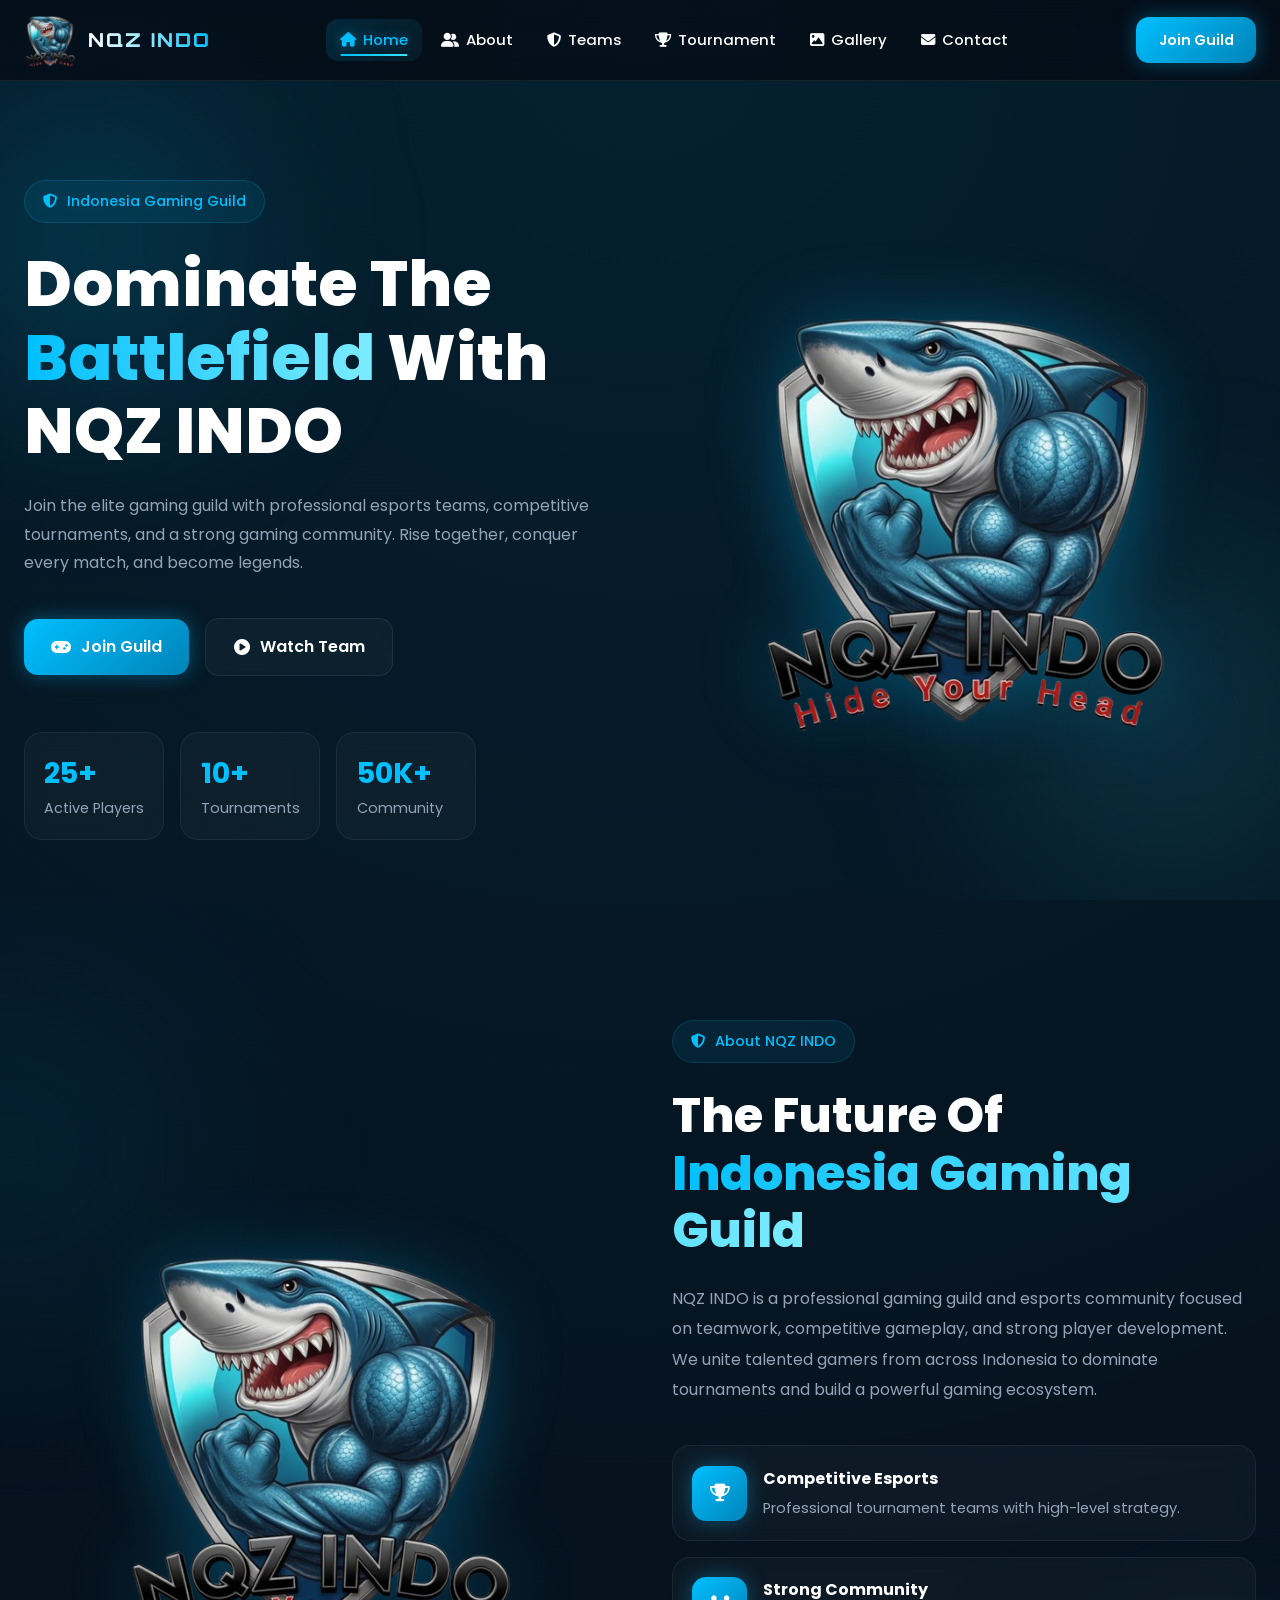
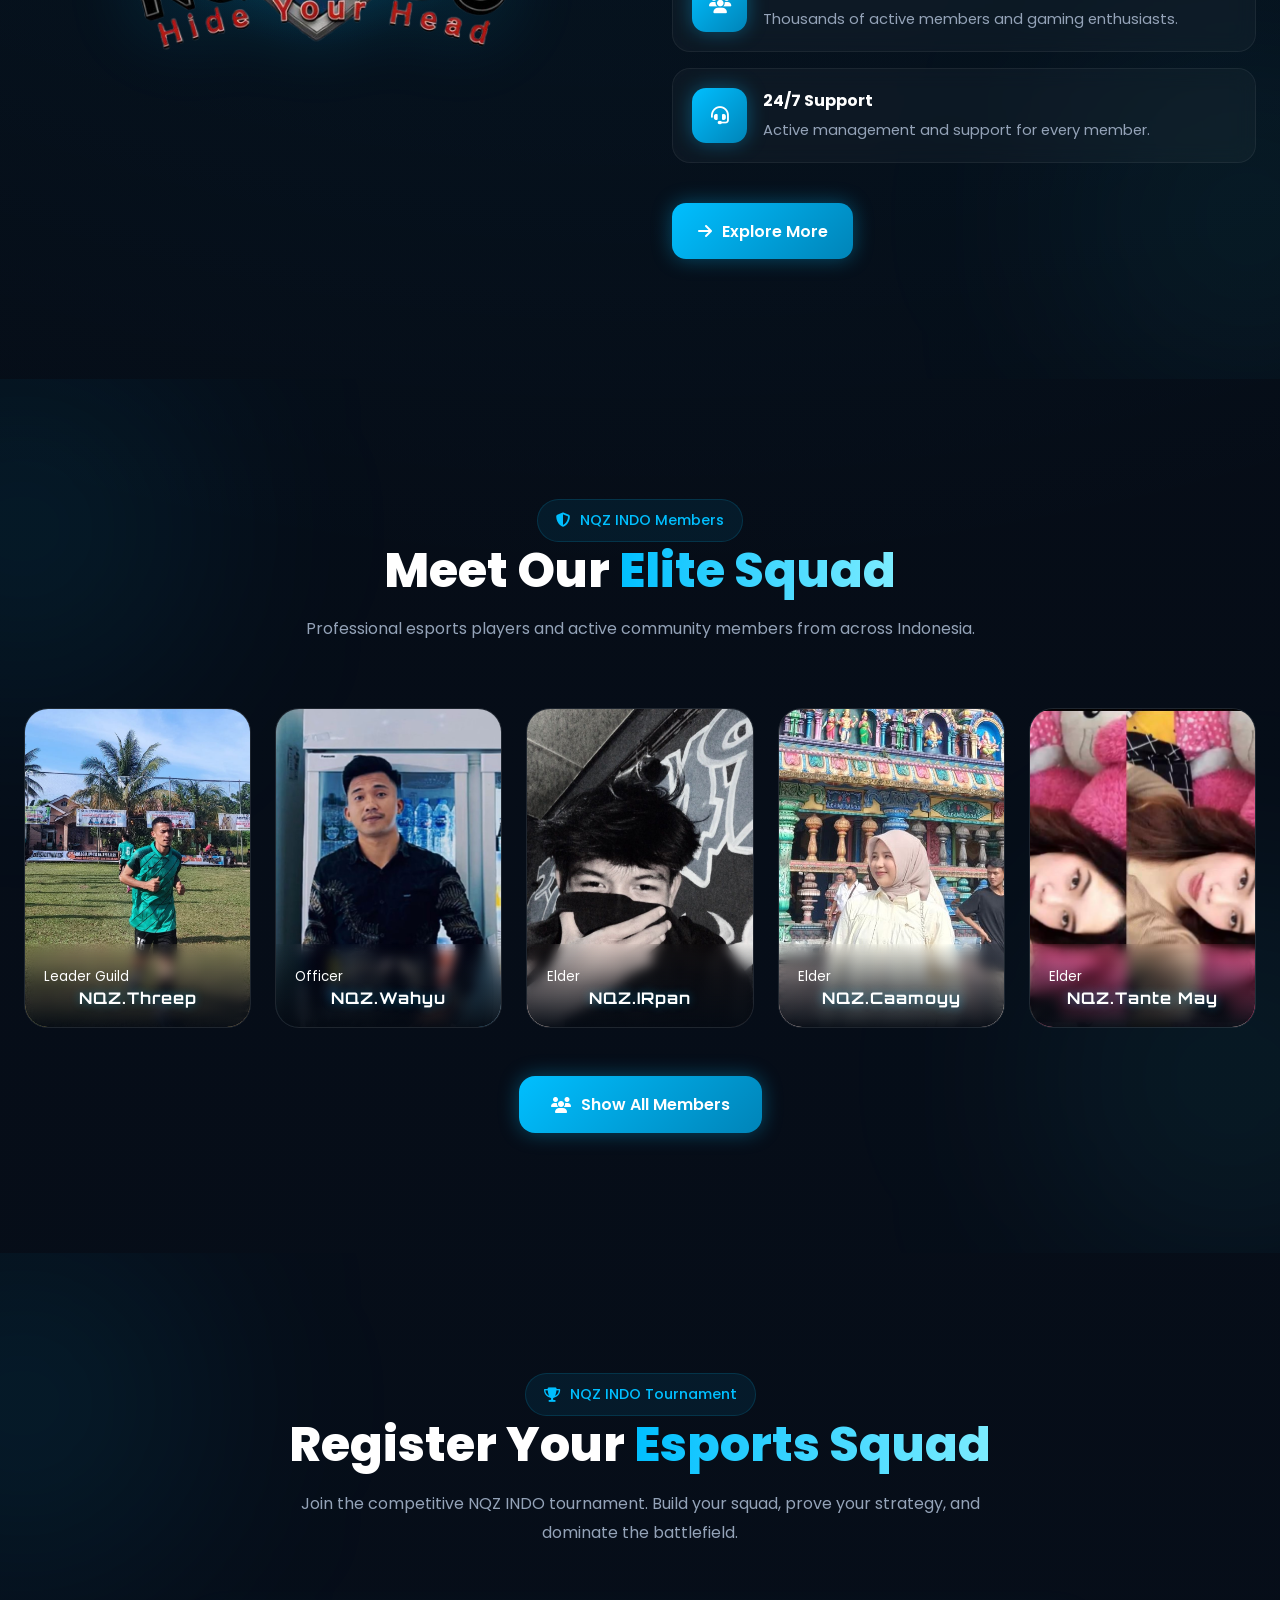
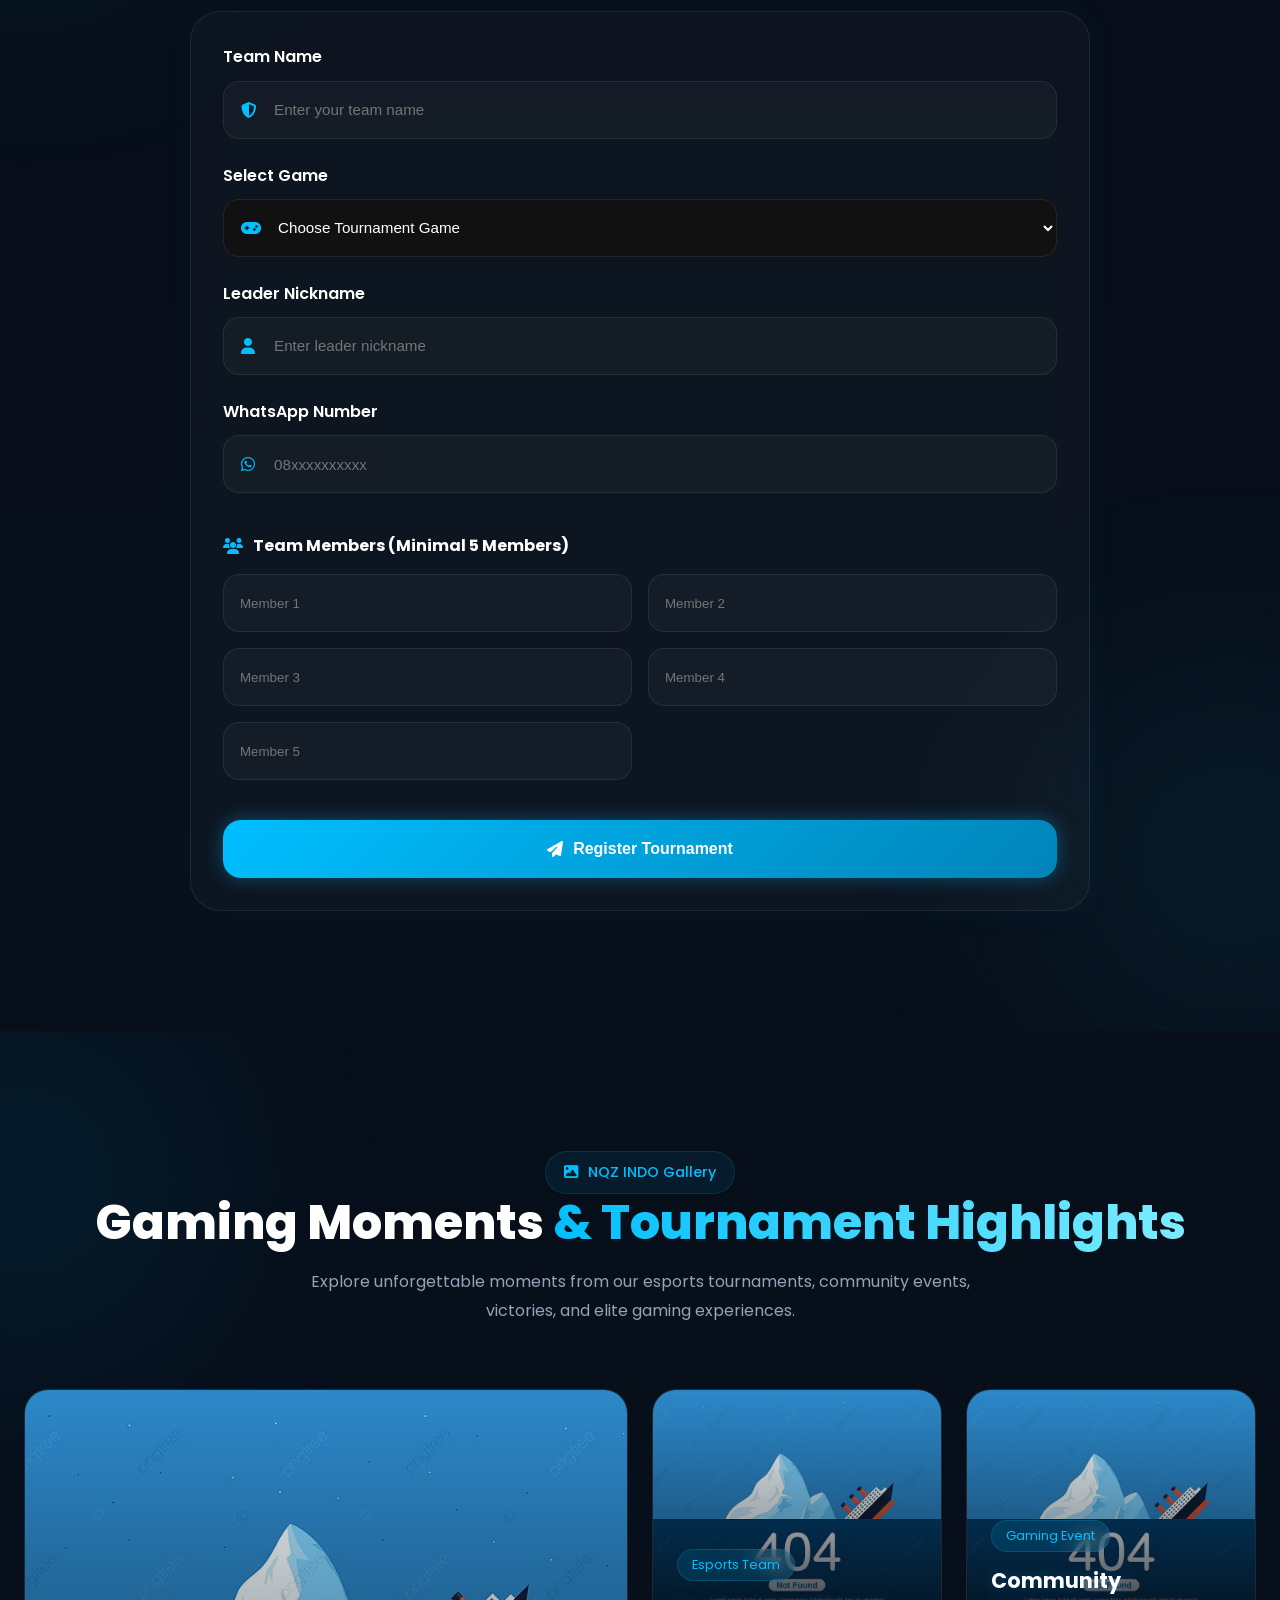
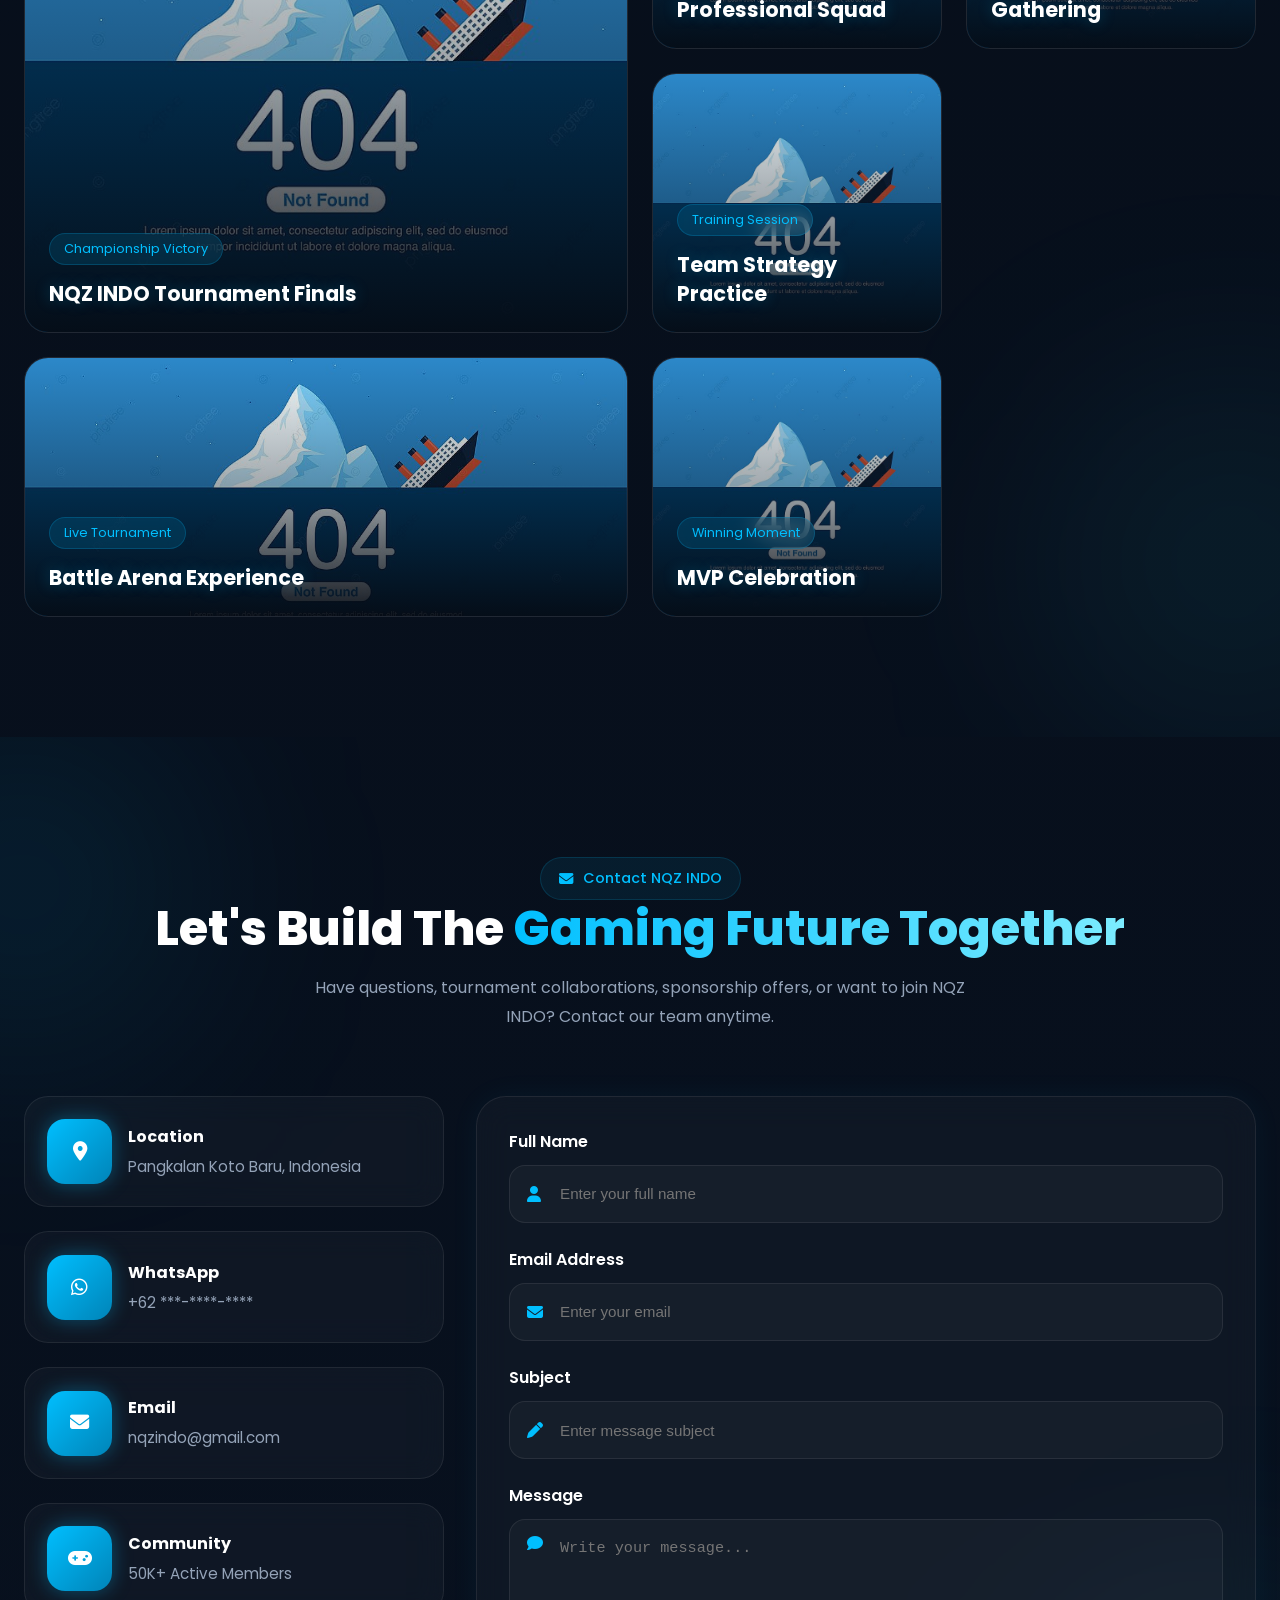
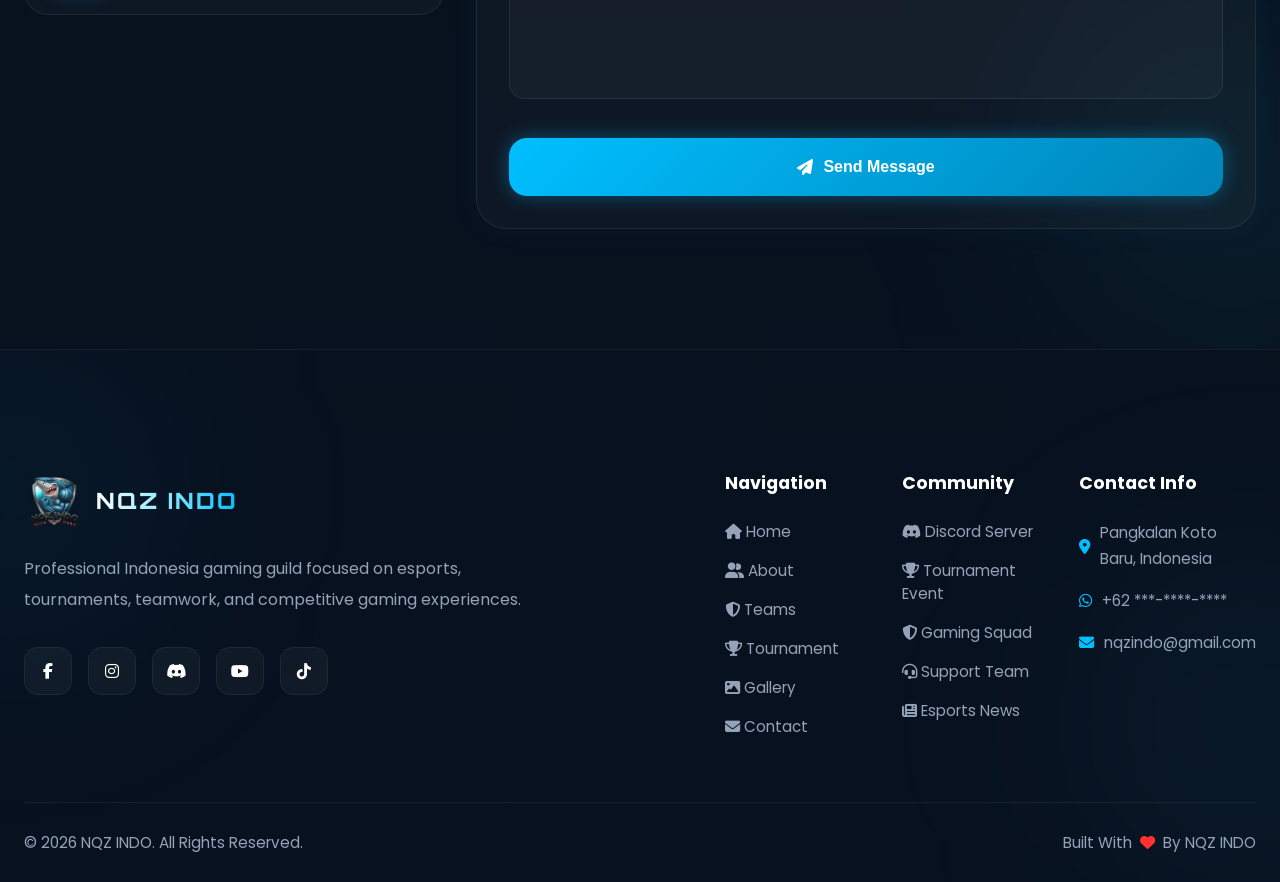
==== index.html @ 4f4a4686 "Update index.html" ====
<!doctype html>
<html lang="en">
  <head>
    <meta charset="UTF-8" />

    <!-- GOOGLE FONTS -->
    <link rel="preconnect" href="https://fonts.googleapis.com" />
    <link rel="preconnect" href="https://fonts.gstatic.com" crossorigin />
    <link
      href="https://fonts.googleapis.com/css2?family=Orbitron:wght@500;700&family=Poppins:wght@300;400;500;600&display=swap"
      rel="stylesheet"
    />

    <!-- FONTS AWESOME -->
    <link
      rel="stylesheet"
      href="https://cdnjs.cloudflare.com/ajax/libs/font-awesome/6.6.0/css/all.min.css"
    />

    <!-- TITLE ICON -->
    <link
      rel="shortcut icon"
      href="images/NQZINDOLogo.jpeg"
      type="image/x-icon"
    />

    <!-- STYLES CSS -->
    <link rel="stylesheet" href="styles.css" />

    <meta name="viewport" content="width=device-width, initial-scale=1.0" />
    <title>NQZ INDO</title>

    <style>
      /* ================= IMAGE MODAL ================= */
      .image-modal {
        position: fixed;

        inset: 0;

        width: 100%;
        height: 100vh;

        background: rgba(0, 0, 0, 0.9);

        display: flex;
        align-items: center;
        justify-content: center;

        opacity: 0;
        visibility: hidden;

        transition: 0.4s ease;

        z-index: 99999;

        padding: 2rem;
      }

      /* SHOW MODAL */
      .image-modal.show {
        opacity: 1;
        visibility: visible;
      }

      /* CONTENT */
      .modal-content {
        position: relative;

        width: 100%;
        max-width: 700px;

        border-radius: 28px;

        overflow: hidden;

        animation: zoomIn 0.4s ease;
      }

      /* IMAGE */
      .modal-content img {
        width: 100%;
        max-height: 85vh;

        object-fit: cover;

        border-radius: 28px;

        border: 1px solid rgba(255, 255, 255, 0.08);
      }

      /* OVERLAY INFO */
      .modal-overlay-info {
        position: absolute;

        left: 0;
        bottom: 0;

        width: 100%;

        padding: 1.5rem;

        background: linear-gradient(
          to top,
          rgba(5, 11, 20, 0.95),
          rgba(5, 11, 20, 0.2),
          transparent
        );
      }

      .modal-overlay-info small {
        color: var(--primary);

        font-size: 0.9rem;
      }

      .modal-overlay-info h3 {
        font-size: 1.5rem;

        margin-top: 5px;

        font-family: "Orbitron", sans-serif;
      }

      /* CLOSE BUTTON */
      .close-modal {
        position: absolute;

        top: 25px;
        right: 25px;

        width: 50px;
        height: 50px;

        display: flex;
        align-items: center;
        justify-content: center;

        border-radius: 14px;

        background: rgba(255, 255, 255, 0.08);

        color: var(--white);

        font-size: 1.3rem;

        cursor: pointer;

        transition: 0.3s ease;
      }

      .close-modal:hover {
        background: rgba(255, 49, 49, 0.2);

        color: #ff3131;
      }

      /* NAV BUTTON */
      .modal-btn {
        position: absolute;

        top: 50%;

        transform: translateY(-50%);

        width: 58px;
        height: 58px;

        border: none;
        border-radius: 50%;

        background: rgba(255, 255, 255, 0.08);

        color: var(--white);

        font-size: 1.2rem;

        cursor: pointer;

        transition: 0.3s ease;

        z-index: 10;
      }

      .modal-btn:hover {
        background: rgba(0, 191, 255, 0.2);

        box-shadow: 0 0 20px rgba(0, 191, 255, 0.2);
      }

      .prev-btn {
        left: 40px;
      }

      .next-btn {
        right: 40px;
      }

      /* ZOOM ANIMATION */
      @keyframes zoomIn {
        from {
          opacity: 0;
          transform: scale(0.85);
        }

        to {
          opacity: 1;
          transform: scale(1);
        }
      }

      /* ================= RESPONSIVE ================= */
      @media screen and (max-width: 768px) {
        .modal-btn {
          width: 48px;
          height: 48px;
        }

        .prev-btn {
          left: 10px;
        }

        .next-btn {
          right: 10px;
        }

        .modal-overlay-info h3 {
          font-size: 1.2rem;
        }

        .close-modal {
          top: 15px;
          right: 15px;
        }
      }

      @media screen and (max-width: 500px) {
        .image-modal {
          padding: 1rem;
        }

        .modal-content img {
          max-height: 70vh;
        }

        .modal-btn {
          width: 42px;
          height: 42px;

          font-size: 1rem;
        }
      }
    </style>
  </head>

  <body>
    <!-- ================= NAVBAR ================= -->
    <header class="header">
      <nav class="navbar container">
        <!-- LOGO -->
        <a href="#" class="logo">
          <img src="images/NQZINDOLogoRemovebg.png" alt="NQZ INDO Logo" />
          <span>NQZ INDO</span>
        </a>

        <!-- MENU -->
        <ul class="nav-menu" id="nav-menu">
          <li>
            <a href="#home" class="nav-link active">
              <i class="fa-solid fa-house"></i>
              Home
            </a>
          </li>

          <li>
            <a href="#about" class="nav-link">
              <i class="fa-solid fa-user-group"></i>
              About
            </a>
          </li>

          <li>
            <a href="#teams" class="nav-link">
              <i class="fa-solid fa-shield-halved"></i>
              Teams
            </a>
          </li>

          <li>
            <a href="#tournamen" class="nav-link">
              <i class="fa-solid fa-trophy"></i>
              Tournament
            </a>
          </li>

          <li>
            <a href="#gallery" class="nav-link">
              <i class="fa-solid fa-image"></i>
              Gallery
            </a>
          </li>

          <li>
            <a href="#contact" class="nav-link">
              <i class="fa-solid fa-envelope"></i>
              Contact
            </a>
          </li>

          <!-- MOBILE BUTTON -->
          <a href="#" class="join-btn mobile-btn">
            <i class="fa-solid fa-gamepad"></i>
            Join Guild
          </a>
        </ul>

        <!-- RIGHT SIDE -->
        <div class="nav-actions">
          <a
            href="https://chat.whatsapp.com/ISpGFFYK1ivEE8KXs2G437"
            class="join-btn desktop-btn"
            >Join Guild</a
          >

          <!-- TOGGLE -->
          <div class="menu-toggle" id="menu-toggle">
            <i class="fa-solid fa-bars"></i>
          </div>
        </div>
      </nav>
    </header>

    <!-- Section Home -->
    <section class="home-container" id="home">
      <!-- BACKGROUND EFFECT -->
      <div class="home-blur blur-1"></div>
      <div class="home-blur blur-2"></div>

      <div class="home container">
        <!-- LEFT CONTENT -->
        <div class="home-content">
          <span class="home-badge">
            <i class="fa-solid fa-shield-halved"></i>
            Indonesia Gaming Guild
          </span>

          <h1 class="home-title">
            Dominate The
            <span>Battlefield</span>
            With
            <br />
            NQZ INDO
          </h1>

          <p class="home-description">
            Join the elite gaming guild with professional esports teams,
            competitive tournaments, and a strong gaming community. Rise
            together, conquer every match, and become legends.
          </p>

          <!-- BUTTONS -->
          <div class="home-buttons">
            <a
              href="https://chat.whatsapp.com/ISpGFFYK1ivEE8KXs2G437"
              class="home-btn primary-btn"
            >
              <i class="fa-solid fa-gamepad"></i>
              Join Guild
            </a>

            <a href="#" class="home-btn secondary-btn">
              <i class="fa-solid fa-circle-play"></i>
              Watch Team
            </a>
          </div>

          <!-- STATS -->
          <div class="home-stats">
            <div class="stat-box">
              <h2>25+</h2>
              <span>Active Players</span>
            </div>

            <div class="stat-box">
              <h2>10+</h2>
              <span>Tournaments</span>
            </div>

            <div class="stat-box">
              <h2>50K+</h2>
              <span>Community</span>
            </div>
          </div>
        </div>

        <!-- RIGHT IMAGE -->
        <div class="home-image">
          <div class="image-wrapper">
            <img src="images/NQZINDOLogoRemovebg.png" alt="NQZ INDO Logo" />
          </div>
        </div>
      </div>
    </section>

    <!-- Section About -->
    <section class="about-container" id="about">
      <!-- BACKGROUND EFFECT -->
      <div class="about-blur blur-left"></div>
      <div class="about-blur blur-right"></div>

      <div class="about container">
        <!-- IMAGE -->
        <div class="about-image">
          <div class="about-image-wrapper">
            <img src="images/NQZINDOLogoRemovebg.png" alt="NQZ INDO Logo" />
          </div>
        </div>

        <!-- CONTENT -->
        <div class="about-content">
          <span class="section-subtitle">
            <i class="fa-solid fa-shield-halved"></i>
            About NQZ INDO
          </span>

          <h2 class="section-title">
            The Future Of
            <span>Indonesia Gaming Guild</span>
          </h2>

          <p class="about-description">
            NQZ INDO is a professional gaming guild and esports community
            focused on teamwork, competitive gameplay, and strong player
            development. We unite talented gamers from across Indonesia to
            dominate tournaments and build a powerful gaming ecosystem.
          </p>

          <!-- FEATURES -->
          <div class="about-features">
            <div class="feature-card">
              <div class="feature-icon">
                <i class="fa-solid fa-trophy"></i>
              </div>

              <div>
                <h4>Competitive Esports</h4>
                <p>Professional tournament teams with high-level strategy.</p>
              </div>
            </div>

            <div class="feature-card">
              <div class="feature-icon">
                <i class="fa-solid fa-users"></i>
              </div>

              <div>
                <h4>Strong Community</h4>
                <p>Thousands of active members and gaming enthusiasts.</p>
              </div>
            </div>

            <div class="feature-card">
              <div class="feature-icon">
                <i class="fa-solid fa-headset"></i>
              </div>

              <div>
                <h4>24/7 Support</h4>
                <p>Active management and support for every member.</p>
              </div>
            </div>
          </div>

          <!-- BUTTON -->
          <a href="#" class="about-btn">
            <i class="fa-solid fa-arrow-right"></i>
            Explore More
          </a>
        </div>
      </div>
    </section>

    <!-- Section Teams -->
    <section class="teams-container" id="teams">
      <!-- BACKGROUND EFFECT -->
      <div class="teams-blur blur-left"></div>
      <div class="teams-blur blur-right"></div>

      <div class="container">
        <!-- HEADER -->
        <div class="teams-header">
          <span class="section-subtitle">
            <i class="fa-solid fa-shield-halved"></i>
            NQZ INDO Members
          </span>

          <h2 class="section-title">
            Meet Our
            <span>Elite Squad</span>
          </h2>

          <p class="teams-description">
            Professional esports players and active community members from
            across Indonesia.
          </p>
        </div>

        <!-- TEAM GRID -->
        <div class="teams-grid" id="teams-grid">
          <!-- CARD -->
          <div class="team-card">
            <img src="members/NQZ.Threep.jpeg" alt="Member" />

            <div class="team-overlay">
              <small>Leader Guild</small>
              <h3>NQZ.Threep</h3>
            </div>
          </div>

          <div class="team-card">
            <img src="members/NQZ.Wahyu.jpeg" alt="Member" />

            <div class="team-overlay">
              <small>Officer</small>
              <h3>NQZ.Wahyu</h3>
            </div>
          </div>

          <div class="team-card">
             <img src="members/NQZ.Irpan.jpeg" alt="Member" />

            <div class="team-overlay">
              <small>Elder</small>
              <h3>NQZ.IRpan</h3>
            </div>
          </div>

          <div class="team-card">
            <img src="members/NQZ.Camooy.jpeg" alt="Member" />

            <div class="team-overlay">
              <small>Elder</small>
              <h3>NQZ.Caamoyy</h3>
            </div>
          </div>

          <div class="team-card">
            <img src="members/NQZ.Tante May.jpeg" alt="Member" />

            <div class="team-overlay">
              <small>Elder</small>
              <h3>NQZ.Tante May</h3>
            </div>
          </div>

          <!-- HIDDEN MEMBERS -->
          <div class="team-card hidden-card">
            <img src="members/NQZ.Nami.jpeg" alt="Member" />

            <div class="team-overlay">
              <h3>NQZ.Nami</h3>
            </div>
          </div>

          <div class="team-card hidden-card">
            <img src="members/NQZ.Miraa.jpeg" alt="Member" />

            <div class="team-overlay">
              <h3>NQZ.Mira</h3>
            </div>
          </div>

          <div class="team-card hidden-card">
             <img src="members/NQZ.Dikaa.jpeg" alt="Member" />

            <div class="team-overlay">
              <h3>NQZ.Dika</h3>
            </div>
          </div>

          <div class="team-card hidden-card">
            <img src="members/NQZ.Deaa.jpeg" alt="Member" />

            <div class="team-overlay">
              <h3>NQZ.Dea</h3>
            </div>
          </div>

          <div class="team-card hidden-card">
            <img src="members/NQZ.Janda.jpeg" alt="Member" />

            <div class="team-overlay">
              <h3>NQZ.Janda</h3>
            </div>
          </div>

          <div class="team-card hidden-card">
            <img src="images/NQZINDOLogo.jpeg" alt="Member" />

            <div class="team-overlay">
              <h3>NQZ.</h3>
            </div>
          </div>

          <div class="team-card hidden-card">
            <img src="images/NQZINDOLogo.jpeg" alt="Member" />

            <div class="team-overlay">
              <h3>NQZ.</h3>
            </div>
          </div>

          <div class="team-card hidden-card">
           <img src="members/NQZ.Jiiieeey.jpeg" alt="Member" />

            <div class="team-overlay">
              <h3>NQZ.Jiiieeey</h3>
            </div>
          </div>

          <!-- LANJUTKAN SAMPAI 43 MEMBER -->
        </div>

        <!-- BUTTON -->
        <div class="teams-button">
          <button class="show-btn" id="showMembersBtn">
            <i class="fa-solid fa-users"></i>
            Show All Members
          </button>
        </div>
      </div>
    </section>

    <!-- ================= TOURNAMENT ================= -->
    <section class="tournament-container" id="tournamen">
      <!-- BLUR EFFECT -->
      <div class="tournament-blur blur-left"></div>
      <div class="tournament-blur blur-right"></div>

      <div class="container">
        <!-- HEADER -->
        <div class="tournament-header">
          <span class="section-subtitle">
            <i class="fa-solid fa-trophy"></i>
            NQZ INDO Tournament
          </span>

          <h2 class="section-title">
            Register Your
            <span>Esports Squad</span>
          </h2>

          <p class="tournament-description">
            Join the competitive NQZ INDO tournament. Build your squad, prove
            your strategy, and dominate the battlefield.
          </p>
        </div>

        <!-- FORM -->
        <div class="tournament-form-wrapper">
          <form class="tournament-form" id="tournamentForm">
            <!-- TEAM NAME -->
            <div class="input-group">
              <label>Team Name</label>

              <div class="input-box">
                <i class="fa-solid fa-shield-halved"></i>

                <input
                  type="text"
                  id="teamName"
                  placeholder="Enter your team name"
                  required
                />
              </div>
            </div>

            <!-- GAME -->
            <div class="input-group">
              <label>Select Game</label>

              <div class="input-box">
                <i class="fa-solid fa-gamepad"></i>

                <select style="background: #111" id="gameSelect" required>
                  <option value="">Choose Tournament Game</option>
                  <option>Mobile Legends</option>
                  <option>PUBG Mobile</option>
                  <option>Free Fire</option>
                  <option>Valorant</option>
                </select>
              </div>
            </div>

            <!-- LEADER -->
            <div class="input-group">
              <label>Leader Nickname</label>

              <div class="input-box">
                <i class="fa-solid fa-user"></i>

                <input
                  type="text"
                  id="leaderName"
                  placeholder="Enter leader nickname"
                  required
                />
              </div>
            </div>

            <!-- WHATSAPP -->
            <div class="input-group">
              <label>WhatsApp Number</label>

              <div class="input-box">
                <i class="fa-brands fa-whatsapp"></i>

                <input
                  type="number"
                  id="whatsapp"
                  placeholder="08xxxxxxxxxx"
                  required
                />
              </div>
            </div>

            <!-- MEMBERS -->
            <div class="members-wrapper">
              <h3>
                <i class="fa-solid fa-users"></i>
                Team Members (Minimal 5 Members)
              </h3>

              <div class="members-grid">
                <input type="text" placeholder="Member 1" required />
                <input type="text" placeholder="Member 2" required />
                <input type="text" placeholder="Member 3" required />
                <input type="text" placeholder="Member 4" required />
                <input type="text" placeholder="Member 5" required />
              </div>
            </div>

            <!-- BUTTON -->
            <button type="submit" class="tournament-btn">
              <i class="fa-solid fa-paper-plane"></i>
              Register Tournament
            </button>
          </form>
        </div>
      </div>
    </section>

    <!-- ================= GALLERY ================= -->
    <section class="gallery-container" id="gallery">
      <!-- BLUR EFFECT -->
      <div class="gallery-blur blur-left"></div>
      <div class="gallery-blur blur-right"></div>

      <div class="container">
        <!-- HEADER -->
        <div class="gallery-header">
          <span class="section-subtitle">
            <i class="fa-solid fa-image"></i>
            NQZ INDO Gallery
          </span>

          <h2 class="section-title">
            Gaming Moments
            <span>& Tournament Highlights</span>
          </h2>

          <p class="gallery-description">
            Explore unforgettable moments from our esports tournaments,
            community events, victories, and elite gaming experiences.
          </p>
        </div>

        <!-- GALLERY GRID -->
        <div class="gallery-grid">
          <!-- ITEM -->
          <div class="gallery-card large">
            <img src="images/NotFound.jpg" alt="Gallery" />

            <div class="gallery-overlay">
              <span>Championship Victory</span>

              <h3>NQZ INDO Tournament Finals</h3>
            </div>
          </div>

          <!-- ITEM -->
          <div class="gallery-card">
            <img src="images/NotFound.jpg" alt="Gallery" />

            <div class="gallery-overlay">
              <span>Esports Team</span>

              <h3>Professional Squad</h3>
            </div>
          </div>

          <!-- ITEM -->
          <div class="gallery-card">
            <img src="images/NotFound.jpg" alt="Gallery" />

            <div class="gallery-overlay">
              <span>Gaming Event</span>

              <h3>Community Gathering</h3>
            </div>
          </div>

          <!-- ITEM -->
          <div class="gallery-card">
            <img src="images/NotFound.jpg" alt="Gallery" />

            <div class="gallery-overlay">
              <span>Training Session</span>

              <h3>Team Strategy Practice</h3>
            </div>
          </div>

          <!-- ITEM -->
          <div class="gallery-card wide">
            <img src="images/NotFound.jpg" alt="Gallery" />

            <div class="gallery-overlay">
              <span>Live Tournament</span>

              <h3>Battle Arena Experience</h3>
            </div>
          </div>

          <!-- ITEM -->
          <div class="gallery-card">
            <img src="images/NotFound.jpg" alt="Gallery" />

            <div class="gallery-overlay">
              <span>Winning Moment</span>

              <h3>MVP Celebration</h3>
            </div>
          </div>
        </div>
      </div>
    </section>

    <!-- ================= CONTACT ================= -->
    <section class="contact-container" id="contact">
      <!-- BLUR EFFECT -->
      <div class="contact-blur blur-left"></div>
      <div class="contact-blur blur-right"></div>

      <div class="container">
        <!-- HEADER -->
        <div class="contact-header">
          <span class="section-subtitle">
            <i class="fa-solid fa-envelope"></i>
            Contact NQZ INDO
          </span>

          <h2 class="section-title">
            Let's Build The
            <span>Gaming Future Together</span>
          </h2>

          <p class="contact-description">
            Have questions, tournament collaborations, sponsorship offers, or
            want to join NQZ INDO? Contact our team anytime.
          </p>
        </div>

        <!-- CONTACT CONTENT -->
        <div class="contact-content">
          <!-- LEFT SIDE -->
          <div class="contact-info">
            <!-- CARD -->
            <div class="contact-card">
              <div class="contact-icon">
                <i class="fa-solid fa-location-dot"></i>
              </div>

              <div>
                <h3>Location</h3>
                <p>Pangkalan Koto Baru, Indonesia</p>
              </div>
            </div>

            <!-- CARD -->
            <div class="contact-card">
              <div class="contact-icon">
                <i class="fa-brands fa-whatsapp"></i>
              </div>

              <div>
                <h3>WhatsApp</h3>
                <p>+62 ***-****-****</p>
              </div>
            </div>

            <!-- CARD -->
            <div class="contact-card">
              <div class="contact-icon">
                <i class="fa-solid fa-envelope"></i>
              </div>

              <div>
                <h3>Email</h3>
                <p>nqzindo@gmail.com</p>
              </div>
            </div>

            <!-- CARD -->
            <div class="contact-card">
              <div class="contact-icon">
                <i class="fa-solid fa-gamepad"></i>
              </div>

              <div>
                <h3>Community</h3>
                <p>50K+ Active Members</p>
              </div>
            </div>
          </div>

          <!-- RIGHT SIDE -->
          <div class="contact-form-wrapper">
            <form class="contact-form" id="contactForm">
              <!-- NAME -->
              <div class="input-group">
                <label>Full Name</label>

                <div class="input-box">
                  <i class="fa-solid fa-user"></i>

                  <input
                    type="text"
                    placeholder="Enter your full name"
                    required
                  />
                </div>
              </div>

              <!-- EMAIL -->
              <div class="input-group">
                <label>Email Address</label>

                <div class="input-box">
                  <i class="fa-solid fa-envelope"></i>

                  <input type="email" placeholder="Enter your email" required />
                </div>
              </div>

              <!-- SUBJECT -->
              <div class="input-group">
                <label>Subject</label>

                <div class="input-box">
                  <i class="fa-solid fa-pen"></i>

                  <input
                    type="text"
                    placeholder="Enter message subject"
                    required
                  />
                </div>
              </div>

              <!-- MESSAGE -->
              <div class="input-group">
                <label>Message</label>

                <div class="textarea-box">
                  <i class="fa-solid fa-comment"></i>

                  <textarea
                    placeholder="Write your message..."
                    required
                  ></textarea>
                </div>
              </div>

              <!-- BUTTON -->
              <button type="submit" class="contact-btn">
                <i class="fa-solid fa-paper-plane"></i>
                Send Message
              </button>
            </form>
          </div>
        </div>
      </div>
    </section>

    <!-- Footer -->
    <!-- ================= FOOTER ================= -->
    <footer class="footer">
      <!-- BLUR EFFECT -->
      <div class="footer-blur blur-left"></div>
      <div class="footer-blur blur-right"></div>

      <div class="container">
        <!-- TOP -->
        <div class="footer-top">
          <!-- BRAND -->
          <div class="footer-brand">
            <a href="#home" class="footer-logo">
              <img src="images/NQZINDOLogoRemovebg.png" alt="NQZ INDO Logo" />

              <span>NQZ INDO</span>
            </a>

            <p>
              Professional Indonesia gaming guild focused on esports,
              tournaments, teamwork, and competitive gaming experiences.
            </p>

            <!-- SOCIAL -->
            <div class="footer-socials">
              <a href="#">
                <i class="fa-brands fa-facebook-f"></i>
              </a>

              <a href="https://www.instagram.com/nqz.indo/">
                <i class="fa-brands fa-instagram"></i>
              </a>

              <a href="#">
                <i class="fa-brands fa-discord"></i>
              </a>

              <a href="#">
                <i class="fa-brands fa-youtube"></i>
              </a>

              <a href="#">
                <i class="fa-brands fa-tiktok"></i>
              </a>
            </div>
          </div>

          <!-- LINKS -->
          <div class="footer-links">
            <!-- MENU -->
            <div class="footer-column">
              <h3>Navigation</h3>

              <a href="#home">
                <i class="fa-solid fa-house"></i>
                Home
              </a>

              <a href="#about">
                <i class="fa-solid fa-user-group"></i>
                About
              </a>

              <a href="#teams">
                <i class="fa-solid fa-shield-halved"></i>
                Teams
              </a>

              <a href="#tournament">
                <i class="fa-solid fa-trophy"></i>
                Tournament
              </a>

              <a href="#gallery">
                <i class="fa-solid fa-image"></i>
                Gallery
              </a>

              <a href="#contact">
                <i class="fa-solid fa-envelope"></i>
                Contact
              </a>
            </div>

            <!-- COMMUNITY -->
            <div class="footer-column">
              <h3>Community</h3>

              <a href="#">
                <i class="fa-brands fa-discord"></i>
                Discord Server
              </a>

              <a href="#">
                <i class="fa-solid fa-trophy"></i>
                Tournament Event
              </a>

              <a href="#">
                <i class="fa-solid fa-shield-halved"></i>
                Gaming Squad
              </a>

              <a href="#">
                <i class="fa-solid fa-headset"></i>
                Support Team
              </a>

              <a href="#">
                <i class="fa-solid fa-newspaper"></i>
                Esports News
              </a>
            </div>

            <!-- CONTACT -->
            <div class="footer-column">
              <h3>Contact Info</h3>

              <span>
                <i class="fa-solid fa-location-dot"></i>
                Pangkalan Koto Baru, Indonesia
              </span>

              <span>
                <i class="fa-brands fa-whatsapp"></i>
                +62 ***-****-****
              </span>

              <span>
                <i class="fa-solid fa-envelope"></i>
                nqzindo@gmail.com
              </span>
            </div>
          </div>
        </div>

        <!-- BOTTOM -->
        <div class="footer-bottom">
          <p>© 2026 NQZ INDO. All Rights Reserved.</p>

          <span>
            Built With
            <i class="fa-solid fa-heart"></i>
            By NQZ INDO
          </span>
        </div>
      </div>
    </footer>

    <!-- scripts.js -->
    <script src="scripts.js"></script>

    <!-- Popup -->
    <!-- ================= IMAGE MODAL ================= -->
    <div class="image-modal" id="imageModal">
      <!-- CLOSE -->
      <span class="close-modal" id="closeModal">
        <i class="fa-solid fa-xmark"></i>
      </span>

      <!-- PREV BUTTON -->
      <button class="modal-btn prev-btn" id="prevBtn">
        <i class="fa-solid fa-chevron-left"></i>
      </button>

      <!-- IMAGE -->
      <div class="modal-content">
        <img src="" alt="Preview" id="modalImage" />

        <div class="modal-overlay-info">
          <small id="modalRole">Member</small>
          <h3 id="modalName">NQZ Member</h3>
        </div>
      </div>

      <!-- NEXT BUTTON -->
      <button class="modal-btn next-btn" id="nextBtn">
        <i class="fa-solid fa-chevron-right"></i>
      </button>
    </div>

    <script>
      // ================= IMAGE MODAL =================
      const teamCards = document.querySelectorAll(".team-card");
      const imageModal = document.getElementById("imageModal");
      const modalImage = document.getElementById("modalImage");
      const modalName = document.getElementById("modalName");
      const modalRole = document.getElementById("modalRole");

      const closeModal = document.getElementById("closeModal");
      const prevBtn = document.getElementById("prevBtn");
      const nextBtn = document.getElementById("nextBtn");

      let currentIndex = 0;

      // GET ALL MEMBERS
      const members = [];

      teamCards.forEach((card, index) => {
        const img = card.querySelector("img").src;
        const name = card.querySelector("h3")?.innerText || "NQZ Member";

        const role = card.querySelector("small")?.innerText || "Member";

        members.push({
          img,
          name,
          role,
        });

        // CLICK CARD
        card.addEventListener("click", () => {
          currentIndex = index;

          showModal(currentIndex);
        });
      });

      // SHOW MODAL
      function showModal(index) {
        modalImage.src = members[index].img;
        modalName.innerText = members[index].name;
        modalRole.innerText = members[index].role;

        imageModal.classList.add("show");

        document.body.style.overflow = "hidden";
      }

      // CLOSE
      closeModal.addEventListener("click", () => {
        imageModal.classList.remove("show");

        document.body.style.overflow = "auto";
      });

      // NEXT
      nextBtn.addEventListener("click", () => {
        currentIndex++;

        if (currentIndex >= members.length) {
          currentIndex = 0;
        }

        showModal(currentIndex);
      });

      // PREV
      prevBtn.addEventListener("click", () => {
        currentIndex--;

        if (currentIndex < 0) {
          currentIndex = members.length - 1;
        }

        showModal(currentIndex);
      });

      // CLOSE WHEN CLICK BACKGROUND
      imageModal.addEventListener("click", (e) => {
        if (e.target === imageModal) {
          imageModal.classList.remove("show");

          document.body.style.overflow = "auto";
        }
      });

      // KEYBOARD SUPPORT
      document.addEventListener("keydown", (e) => {
        if (!imageModal.classList.contains("show")) return;

        if (e.key === "Escape") {
          imageModal.classList.remove("show");

          document.body.style.overflow = "auto";
        }

        if (e.key === "ArrowRight") {
          nextBtn.click();
        }

        if (e.key === "ArrowLeft") {
          prevBtn.click();
        }
      });
    </script>
  </body>
</html>
---- styles.css ----
/* ================= GOOGLE FONTS ================= */
@import url("https://fonts.googleapis.com/css2?family=Orbitron:wght@500;700;800&family=Poppins:wght@300;400;500;600;700&display=swap");

/* ================= RESET ================= */
* {
  margin: 0;
  padding: 0;
  box-sizing: border-box;
}

/* ================= ROOT ================= */
:root {
  /* COLORS FROM LOGO */
  --primary: #00bfff;
  --primary-dark: #0084b8;
  --secondary: #38dfff;
  --accent: #ff3131;

  --dark: #050b14;
  --dark-light: #0b1624;
  --dark-card: #101b2d;

  --white: #ffffff;
  --gray: #94a3b8;

  --border: rgba(255, 255, 255, 0.08);

  --shadow-blue: 0 0 20px rgba(0, 191, 255, 0.35);
}

/* ================= BODY ================= */
html {
  scroll-behavior: smooth;
}

body {
  font-family: "Poppins", sans-serif;

  background:
    radial-gradient(circle at top, rgba(0, 191, 255, 0.12), transparent 30%),
    linear-gradient(to bottom, #050b14, #08111f);

  color: var(--white);

  min-height: 100vh;
  overflow-x: hidden;
}

/* ================= CONTAINER ================= */
.container {
  width: 100%;
  max-width: 1280px;

  margin: auto;
  padding: 0 1.5rem;
}

/* ================= HEADER ================= */
.header {
  position: fixed;

  top: 0;
  left: 0;

  width: 100%;

  z-index: 1000;

  background: rgba(5, 11, 20, 0.72);

  backdrop-filter: blur(14px);

  border-bottom: 1px solid var(--border);

  transition: 0.3s ease;
}

/* SCROLL EFFECT */
.header.scrolled {
  background: rgba(5, 11, 20, 0.95);

  box-shadow: 0 5px 30px rgba(0, 191, 255, 0.08);
}

/* ================= NAVBAR ================= */
.navbar {
  height: 80px;

  display: flex;
  align-items: center;
  justify-content: space-between;
}

/* ================= LOGO ================= */
.logo {
  display: flex;
  align-items: center;
  gap: 12px;

  text-decoration: none;
}

.logo img {
  width: 52px;
  height: 52px;

  object-fit: cover;
  transition: 0.3s ease;
}

.logo:hover img {
  transform: scale(1.05);
}

.logo span {
  font-family: "Orbitron", sans-serif;

  font-size: 1.2rem;
  font-weight: 800;

  letter-spacing: 2px;

  background: linear-gradient(90deg, #ffffff, #8ce8ff, #00bfff);

  -webkit-background-clip: text;
  -webkit-text-fill-color: transparent;
}

/* ================= NAV MENU ================= */
.nav-menu {
  display: flex;
  align-items: center;

  list-style: none;

  /* FIX GAP */
  gap: 0.35rem;
}

/* ================= NAV LINK ================= */
.nav-link {
  position: relative;

  display: flex;
  align-items: center;
  gap: 7px;

  padding: 10px 14px;

  border-radius: 12px;

  text-decoration: none;
  color: var(--white);

  font-size: 0.93rem;
  font-weight: 500;

  transition: 0.3s ease;

  overflow: hidden;
  white-space: nowrap;
}

/* HOVER BG */
.nav-link::before {
  content: "";

  position: absolute;
  inset: 0;

  background: linear-gradient(
    135deg,
    rgba(0, 191, 255, 0.14),
    rgba(56, 223, 255, 0.06)
  );

  opacity: 0;

  transition: 0.3s ease;

  z-index: -1;
}

/* ACTIVE LINE */
.nav-link::after {
  content: "";

  position: absolute;

  left: 50%;
  bottom: 5px;

  transform: translateX(-50%);

  width: 0%;
  height: 2px;

  border-radius: 50px;

  background: linear-gradient(90deg, var(--primary), var(--secondary));

  transition: 0.3s ease;
}

/* HOVER */
.nav-link:hover,
.nav-link.active {
  color: var(--primary);

  text-shadow: 0 0 12px rgba(0, 191, 255, 0.4);
}

.nav-link:hover::before,
.nav-link.active::before {
  opacity: 1;
}

.nav-link:hover::after,
.nav-link.active::after {
  width: 70%;
}

/* ICON */
.nav-link i {
  font-size: 0.9rem;
}

/* ================= BUTTON ================= */
.join-btn {
  display: flex;
  align-items: center;
  justify-content: center;
  gap: 8px;

  padding: 0.8rem 1.4rem;

  border-radius: 13px;

  text-decoration: none;

  color: var(--white);

  font-size: 0.9rem;
  font-weight: 600;

  background: linear-gradient(135deg, var(--primary), var(--primary-dark));

  box-shadow: var(--shadow-blue);

  transition: 0.3s ease;
}

.join-btn:hover {
  transform: translateY(-3px);

  box-shadow:
    0 0 25px rgba(0, 191, 255, 0.4),
    0 0 45px rgba(0, 191, 255, 0.18);
}

/* ================= ACTIONS ================= */
.nav-actions {
  display: flex;
  align-items: center;
  gap: 1rem;
}

/* ================= MENU TOGGLE ================= */
.menu-toggle {
  /* FIX DESKTOP */
  display: none;

  width: 44px;
  height: 44px;

  border-radius: 12px;

  background: rgba(255, 255, 255, 0.04);

  border: 1px solid var(--border);

  align-items: center;
  justify-content: center;

  cursor: pointer;

  font-size: 1.1rem;

  transition: 0.3s ease;
}

.menu-toggle:hover {
  background: rgba(0, 191, 255, 0.1);

  color: var(--primary);

  box-shadow: var(--shadow-blue);
}

/* ================= MOBILE BUTTON ================= */
.mobile-btn {
  display: none;
}

/* ================= RESPONSIVE ================= */
@media screen and (max-width: 900px) {
  /* SHOW TOGGLE ONLY MOBILE */
  .menu-toggle {
    display: flex;
  }

  /* HIDE DESKTOP BUTTON */
  .desktop-btn {
    display: none;
  }

  /* MOBILE MENU */
  .nav-menu {
    position: fixed;

    top: 80px;
    right: -100%;

    width: 290px;
    height: calc(100vh - 80px);

    padding: 2rem 1.2rem;

    background: rgba(7, 14, 24, 0.96);

    backdrop-filter: blur(18px);

    border-left: 1px solid rgba(255, 255, 255, 0.08);

    flex-direction: column;
    align-items: flex-start;

    gap: 0.4rem;

    transition: 0.4s ease;
  }

  .nav-menu.active {
    right: 0;
  }

  .nav-menu li {
    width: 100%;
  }

  .nav-link {
    width: 100%;

    padding: 14px 16px;

    font-size: 1rem;
  }

  /* MOBILE BUTTON */
  .mobile-btn {
    display: flex;

    width: 100%;

    margin-top: 1rem;
  }

  /* SMALLER LOGO */
  .logo span {
    font-size: 1rem;
  }
}

/* ================= SMALL DEVICES ================= */
@media screen and (max-width: 500px) {
  .container {
    padding: 0 1rem;
  }

  .navbar {
    height: 75px;
  }

  .nav-menu {
    top: 75px;
    height: calc(100vh - 75px);

    width: 100%;
    border-left: none;
  }

  .logo img {
    width: 45px;
    height: 45px;
  }

  .logo span {
    font-size: 0.92rem;
    letter-spacing: 1px;
  }
}

/* ================= HOME ================= */
.home-container {
  position: relative;

  min-height: 100vh;

  display: flex;
  align-items: center;

  overflow: hidden;

  padding-top: 120px;
}

/* ================= BACKGROUND BLUR ================= */
.home-blur {
  position: absolute;

  border-radius: 50%;

  filter: blur(100px);

  z-index: 0;
}

.blur-1 {
  top: 10%;
  left: -5%;

  width: 300px;
  height: 300px;

  background: rgba(0, 191, 255, 0.18);
}

.blur-2 {
  bottom: 0;
  right: -5%;

  width: 350px;
  height: 350px;

  background: rgba(56, 223, 255, 0.12);
}

/* ================= HOME LAYOUT ================= */
.home {
  position: relative;
  z-index: 2;

  width: 100%;

  display: grid;
  grid-template-columns: repeat(2, 1fr);
  align-items: center;

  gap: 3rem;
}

/* ================= CONTENT ================= */
.home-content {
  display: flex;
  flex-direction: column;
  gap: 1.5rem;
}

/* BADGE */
.home-badge {
  width: fit-content;

  display: flex;
  align-items: center;
  gap: 10px;

  padding: 10px 18px;

  border-radius: 50px;

  background: rgba(0, 191, 255, 0.08);

  border: 1px solid rgba(0, 191, 255, 0.18);

  color: var(--primary);

  font-size: 0.9rem;
  font-weight: 500;

  backdrop-filter: blur(10px);
}

/* TITLE */
.home-title {
  font-size: 4rem;
  font-weight: 800;

  line-height: 1.15;

  color: var(--white);
}

.home-title span {
  background: linear-gradient(90deg, #00bfff, #7cecff);

  -webkit-background-clip: text;
  -webkit-text-fill-color: transparent;
}

/* DESCRIPTION */
.home-description {
  max-width: 600px;

  color: var(--gray);

  font-size: 1rem;
  line-height: 1.8;
}

/* ================= BUTTONS ================= */
.home-buttons {
  display: flex;
  align-items: center;
  gap: 1rem;

  margin-top: 1rem;
}

.home-btn {
  display: flex;
  align-items: center;
  justify-content: center;
  gap: 10px;

  padding: 0.95rem 1.7rem;

  border-radius: 14px;

  text-decoration: none;

  font-weight: 600;

  transition: 0.3s ease;
}

/* PRIMARY BUTTON */
.primary-btn {
  background: linear-gradient(135deg, var(--primary), var(--primary-dark));

  color: var(--white);

  box-shadow: var(--shadow-blue);
}

.primary-btn:hover {
  transform: translateY(-4px);

  box-shadow: 0 0 30px rgba(0, 191, 255, 0.35);
}

/* SECONDARY BUTTON */
.secondary-btn {
  border: 1px solid rgba(255, 255, 255, 0.08);

  background: rgba(255, 255, 255, 0.03);

  color: var(--white);

  backdrop-filter: blur(10px);
}

.secondary-btn:hover {
  background: rgba(0, 191, 255, 0.08);

  border-color: rgba(0, 191, 255, 0.3);

  transform: translateY(-4px);
}

/* ================= STATS ================= */
.home-stats {
  display: flex;
  align-items: center;
  gap: 1rem;

  margin-top: 2rem;
}

.stat-box {
  min-width: 140px;

  padding: 1.2rem;

  border-radius: 18px;

  background: rgba(255, 255, 255, 0.03);

  border: 1px solid rgba(255, 255, 255, 0.06);

  backdrop-filter: blur(10px);

  transition: 0.3s ease;
}

.stat-box:hover {
  transform: translateY(-5px);

  border-color: rgba(0, 191, 255, 0.3);

  box-shadow: 0 0 20px rgba(0, 191, 255, 0.1);
}

.stat-box h2 {
  font-size: 1.8rem;

  color: var(--primary);
}

.stat-box span {
  color: var(--gray);

  font-size: 0.9rem;
}

/* ================= IMAGE ================= */
.home-image {
  display: flex;
  justify-content: center;
  align-items: center;
}

.image-wrapper {
  position: relative;

  width: 430px;
  height: 430px;

  display: flex;
  align-items: center;
  justify-content: center;
}

.image-wrapper::before {
  content: "";

  position: absolute;

  width: 100%;
  height: 100%;

  border-radius: 50%;

  background: radial-gradient(circle, rgba(0, 191, 255, 0.25), transparent 70%);

  animation: pulse 4s infinite;
}

.image-wrapper img {
  width: 100%;
  max-width: 420px;

  object-fit: contain;

  z-index: 2;

  filter: drop-shadow(0 0 35px rgba(0, 191, 255, 0.25));

  animation: float 4s ease-in-out infinite;
}

/* ================= ANIMATION ================= */
@keyframes float {
  0% {
    transform: translateY(0px);
  }

  50% {
    transform: translateY(-15px);
  }

  100% {
    transform: translateY(0px);
  }
}

@keyframes pulse {
  0% {
    transform: scale(0.95);
    opacity: 0.5;
  }

  50% {
    transform: scale(1.05);
    opacity: 1;
  }

  100% {
    transform: scale(0.95);
    opacity: 0.5;
  }
}

/* ================= RESPONSIVE ================= */
@media screen and (max-width: 1000px) {
  .home {
    grid-template-columns: 1fr;

    text-align: center;
  }

  .home-content {
    align-items: center;
  }

  .home-description {
    margin: auto;
  }

  .home-buttons,
  .home-stats {
    justify-content: center;
    flex-wrap: wrap;
  }

  .home-image {
    order: -1;
  }

  .image-wrapper {
    width: 320px;
    height: 320px;
  }

  .home-title {
    font-size: 3rem;
  }
}

@media screen and (max-width: 600px) {
  .home-title {
    font-size: 2.2rem;
  }

  .home-description {
    font-size: 0.95rem;
  }

  .home-buttons {
    width: 100%;

    flex-direction: column;
  }

  .home-btn {
    width: 100%;
  }

  .home-stats {
    width: 100%;

    flex-direction: column;
  }

  .stat-box {
    width: 100%;
  }

  .image-wrapper {
    width: 260px;
    height: 260px;
  }
}

/* ================= ABOUT ================= */
.about-container {
  position: relative;

  padding: 120px 0;

  overflow: hidden;
}

/* ================= BACKGROUND BLUR ================= */
.about-blur {
  position: absolute;

  border-radius: 50%;

  filter: blur(120px);

  z-index: 0;
}

.blur-left {
  top: 10%;
  left: -10%;

  width: 280px;
  height: 280px;

  background: rgba(0, 191, 255, 0.12);
}

.blur-right {
  bottom: 0;
  right: -10%;

  width: 320px;
  height: 320px;

  background: rgba(56, 223, 255, 0.08);
}

/* ================= ABOUT LAYOUT ================= */
.about {
  position: relative;
  z-index: 2;

  display: grid;
  grid-template-columns: repeat(2, 1fr);
  align-items: center;

  gap: 4rem;
}

/* ================= IMAGE ================= */
.about-image {
  display: flex;
  justify-content: center;
}

.about-image-wrapper {
  position: relative;

  width: 420px;
  height: 420px;

  display: flex;
  align-items: center;
  justify-content: center;
}

.about-image-wrapper::before {
  content: "";

  position: absolute;

  width: 100%;
  height: 100%;

  border-radius: 50%;

  background: radial-gradient(circle, rgba(0, 191, 255, 0.2), transparent 70%);

  animation: pulse 5s infinite;
}

.about-image-wrapper img {
  width: 100%;
  max-width: 400px;

  object-fit: contain;

  z-index: 2;

  filter: drop-shadow(0 0 35px rgba(0, 191, 255, 0.2));

  animation: float 5s ease-in-out infinite;
}

/* ================= CONTENT ================= */
.about-content {
  display: flex;
  flex-direction: column;
  gap: 1.5rem;
}

/* SUBTITLE */
.section-subtitle {
  width: fit-content;

  display: flex;
  align-items: center;
  gap: 10px;

  padding: 10px 18px;

  border-radius: 50px;

  background: rgba(0, 191, 255, 0.08);

  border: 1px solid rgba(0, 191, 255, 0.15);

  color: var(--primary);

  font-size: 0.9rem;
  font-weight: 500;
}

/* TITLE */
.section-title {
  font-size: 3rem;
  line-height: 1.2;

  font-weight: 800;
}

.section-title span {
  background: linear-gradient(90deg, #00bfff, #7cecff);

  -webkit-background-clip: text;
  -webkit-text-fill-color: transparent;
}

/* DESCRIPTION */
.about-description {
  color: var(--gray);

  line-height: 1.9;

  font-size: 1rem;
}

/* ================= FEATURES ================= */
.about-features {
  display: flex;
  flex-direction: column;
  gap: 1rem;

  margin-top: 1rem;
}

.feature-card {
  display: flex;
  align-items: flex-start;
  gap: 1rem;

  padding: 1.2rem;

  border-radius: 18px;

  background: rgba(255, 255, 255, 0.03);

  border: 1px solid rgba(255, 255, 255, 0.06);

  backdrop-filter: blur(10px);

  transition: 0.3s ease;
}

.feature-card:hover {
  transform: translateY(-5px);

  border-color: rgba(0, 191, 255, 0.3);

  box-shadow: 0 0 20px rgba(0, 191, 255, 0.08);
}

/* ICON */
.feature-icon {
  min-width: 55px;
  height: 55px;

  display: flex;
  align-items: center;
  justify-content: center;

  border-radius: 14px;

  background: linear-gradient(135deg, var(--primary), var(--primary-dark));

  color: var(--white);

  font-size: 1.1rem;

  box-shadow: var(--shadow-blue);
}

.feature-card h4 {
  font-size: 1rem;
  margin-bottom: 6px;
}

.feature-card p {
  color: var(--gray);

  font-size: 0.92rem;
  line-height: 1.6;
}

/* ================= BUTTON ================= */
.about-btn {
  width: fit-content;

  display: flex;
  align-items: center;
  gap: 10px;

  margin-top: 1rem;

  padding: 0.95rem 1.6rem;

  border-radius: 14px;

  background: linear-gradient(135deg, var(--primary), var(--primary-dark));

  color: var(--white);

  text-decoration: none;

  font-weight: 600;

  box-shadow: var(--shadow-blue);

  transition: 0.3s ease;
}

.about-btn:hover {
  transform: translateY(-4px);

  box-shadow: 0 0 30px rgba(0, 191, 255, 0.35);
}

/* ================= RESPONSIVE ================= */
@media screen and (max-width: 1000px) {
  .about {
    grid-template-columns: 1fr;

    text-align: center;
  }

  .about-content {
    align-items: center;
  }

  .about-image {
    order: -1;
  }

  .about-image-wrapper {
    width: 320px;
    height: 320px;
  }

  .section-title {
    font-size: 2.5rem;
  }

  .feature-card {
    text-align: left;
  }
}

@media screen and (max-width: 600px) {
  .about-container {
    padding: 90px 0;
  }

  .section-title {
    font-size: 2rem;
  }

  .about-description {
    font-size: 0.95rem;
  }

  .about-image-wrapper {
    width: 250px;
    height: 250px;
  }

  .feature-card {
    flex-direction: column;
    align-items: center;

    text-align: center;
  }

  .about-btn {
    width: 100%;
    justify-content: center;
  }
}

/* ================= TEAMS ================= */
.teams-container {
  position: relative;

  padding: 120px 0;

  overflow: hidden;
}

/* ================= BLUR EFFECT ================= */
.teams-blur {
  position: absolute;

  border-radius: 50%;

  filter: blur(120px);

  z-index: 0;

  pointer-events: none;
}

.teams-container .blur-left {
  top: 0;
  left: -10%;

  width: 300px;
  height: 300px;

  background: rgba(0, 191, 255, 0.12);
}

.teams-container .blur-right {
  bottom: 0;
  right: -10%;

  width: 350px;
  height: 350px;

  background: rgba(56, 223, 255, 0.08);
}

/* ================= HEADER ================= */
.teams-header {
  position: relative;
  z-index: 2;

  text-align: center;

  margin-bottom: 4rem;
}

.teams-header .section-subtitle {
  margin: auto;
}

.teams-description {
  max-width: 700px;

  margin: 1rem auto 0;

  color: var(--gray);

  line-height: 1.8;

  font-size: 1rem;
}

/* ================= GRID ================= */
.teams-grid {
  position: relative;
  z-index: 2;

  display: grid;

  grid-template-columns: repeat(5, minmax(0, 1fr));

  gap: 1.5rem;
}

/* ================= CARD ================= */
.team-card {
  position: relative;

  display: flex;
  align-items: flex-end;
  justify-content: center;

  height: 320px;

  border-radius: 24px;

  overflow: hidden;

  cursor: pointer;

  border: 1px solid rgba(255, 255, 255, 0.08);

  background: rgba(255, 255, 255, 0.03);

  backdrop-filter: blur(10px);

  transition:
    transform 0.4s ease,
    border-color 0.4s ease,
    box-shadow 0.4s ease;
}

/* IMAGE */
.team-card img {
  position: absolute;

  inset: 0;

  width: 100%;
  height: 100%;

  object-fit: cover;

  transition: transform 0.5s ease;
}

/* OVERLAY */
.team-overlay {
  position: absolute;

  left: 0;
  bottom: 0;

  width: 100%;

  padding: 1.2rem;

  background: linear-gradient(
    to top,
    rgba(5, 11, 20, 0.96),
    rgba(5, 11, 20, 0.55),
    transparent
  );

  backdrop-filter: blur(6px);

  z-index: 2;
}

/* NAME */
.team-overlay h3 {
  font-size: 1rem;

  font-weight: 700;

  color: var(--white);

  font-family: "Orbitron", sans-serif;

  letter-spacing: 1px;

  text-align: center;

  text-shadow: 0 0 10px rgba(0, 191, 255, 0.4);
}

/* HOVER */
.team-card:hover {
  transform: translateY(-8px);

  border-color: rgba(0, 191, 255, 0.35);

  box-shadow:
    0 0 30px rgba(0, 191, 255, 0.15),
    0 0 50px rgba(0, 191, 255, 0.05);
}

.team-card:hover img {
  transform: scale(1.08);
}

/* ================= HIDDEN MEMBERS ================= */
.hidden-card {
  display: none !important;
}

.hidden-card.show {
  display: flex !important;

  animation: fadeIn 0.5s ease;
}

/* ================= BUTTON ================= */
.teams-button {
  position: relative;
  z-index: 2;

  display: flex;
  justify-content: center;

  margin-top: 3rem;
}

.show-btn {
  display: flex;
  align-items: center;
  justify-content: center;
  gap: 10px;

  padding: 1rem 2rem;

  border: none;
  border-radius: 16px;

  background: linear-gradient(135deg, var(--primary), var(--primary-dark));

  color: var(--white);

  font-size: 1rem;
  font-weight: 600;

  font-family: "Poppins", sans-serif;

  cursor: pointer;

  box-shadow: var(--shadow-blue);

  transition:
    transform 0.3s ease,
    box-shadow 0.3s ease;
}

.show-btn:hover {
  transform: translateY(-4px);

  box-shadow:
    0 0 35px rgba(0, 191, 255, 0.35),
    0 0 60px rgba(0, 191, 255, 0.15);
}

/* ================= ANIMATION ================= */
@keyframes fadeIn {
  from {
    opacity: 0;
    transform: translateY(15px);
  }

  to {
    opacity: 1;
    transform: translateY(0);
  }
}

/* ================= RESPONSIVE ================= */
@media screen and (max-width: 1200px) {
  .teams-grid {
    grid-template-columns: repeat(4, minmax(0, 1fr));
  }
}

@media screen and (max-width: 992px) {
  .teams-container {
    padding: 100px 0;
  }

  .teams-grid {
    grid-template-columns: repeat(3, minmax(0, 1fr));
  }

  .team-card {
    height: 290px;
  }
}

@media screen and (max-width: 768px) {
  .teams-grid {
    grid-template-columns: repeat(2, minmax(0, 1fr));

    gap: 1rem;
  }

  .team-card {
    height: 260px;

    border-radius: 20px;
  }

  .team-overlay {
    padding: 1rem;
  }

  .team-overlay h3 {
    font-size: 0.95rem;
  }

  .show-btn {
    width: 100%;
  }
}

@media screen and (max-width: 500px) {
  .teams-container {
    padding: 90px 0;
  }

  .teams-grid {
    grid-template-columns: 1fr;
  }

  .team-card {
    height: 320px;
  }

  .teams-description {
    font-size: 0.95rem;
  }

  .show-btn {
    padding: 0.95rem 1.2rem;

    font-size: 0.95rem;
  }
}

/* ================= TOURNAMENT ================= */
.tournament-container {
  position: relative;

  padding: 120px 0;

  overflow: hidden;
}

/* BLUR EFFECT */
.tournament-blur {
  position: absolute;

  border-radius: 50%;

  filter: blur(120px);

  z-index: 0;

  pointer-events: none;
}

.tournament-container .blur-left {
  top: 0;
  left: -10%;

  width: 300px;
  height: 300px;

  background: rgba(0, 191, 255, 0.12);
}

.tournament-container .blur-right {
  bottom: 0;
  right: -10%;

  width: 350px;
  height: 350px;

  background: rgba(56, 223, 255, 0.08);
}

/* HEADER */
.tournament-header {
  position: relative;
  z-index: 2;

  text-align: center;

  margin-bottom: 4rem;
}

.tournament-header .section-subtitle {
  margin: auto;
}

.tournament-description {
  max-width: 700px;

  margin: 1rem auto 0;

  color: var(--gray);

  line-height: 1.8;
}

/* FORM WRAPPER */
.tournament-form-wrapper {
  position: relative;
  z-index: 2;

  max-width: 900px;

  margin: auto;

  padding: 2rem;

  border-radius: 30px;

  background: rgba(255, 255, 255, 0.03);

  border: 1px solid rgba(255, 255, 255, 0.08);

  backdrop-filter: blur(16px);

  box-shadow: 0 0 30px rgba(0, 191, 255, 0.05);
}

/* FORM */
.tournament-form {
  display: flex;
  flex-direction: column;

  gap: 1.5rem;
}

/* INPUT GROUP */
.input-group {
  display: flex;
  flex-direction: column;

  gap: 0.7rem;
}

.input-group label {
  font-weight: 600;

  color: var(--white);
}

/* INPUT BOX */
.input-box {
  position: relative;
}

.input-box i {
  position: absolute;

  top: 50%;
  left: 18px;

  transform: translateY(-50%);

  color: var(--primary);

  font-size: 1rem;
}

.input-box input,
.input-box select {
  width: 100%;

  height: 58px;

  padding: 0 1rem 0 50px;

  border-radius: 16px;

  border: 1px solid rgba(255, 255, 255, 0.08);

  background: rgba(255, 255, 255, 0.03);

  color: var(--white);

  outline: none;

  font-size: 0.95rem;

  transition: 0.3s ease;
}

.input-box input:focus,
.input-box select:focus {
  border-color: rgba(0, 191, 255, 0.4);

  box-shadow: 0 0 20px rgba(0, 191, 255, 0.08);
}

/* MEMBERS */
.members-wrapper {
  margin-top: 1rem;
}

.members-wrapper h3 {
  display: flex;
  align-items: center;
  gap: 10px;

  margin-bottom: 1rem;

  font-size: 1rem;

  color: var(--white);
}

.members-wrapper h3 i {
  color: var(--primary);
}

.members-grid {
  display: grid;

  grid-template-columns: repeat(2, 1fr);

  gap: 1rem;
}

.members-grid input {
  width: 100%;

  height: 58px;

  padding: 0 1rem;

  border-radius: 16px;

  border: 1px solid rgba(255, 255, 255, 0.08);

  background: rgba(255, 255, 255, 0.03);

  color: var(--white);

  outline: none;

  transition: 0.3s ease;
}

.members-grid input:focus {
  border-color: rgba(0, 191, 255, 0.4);

  box-shadow: 0 0 20px rgba(0, 191, 255, 0.08);
}

/* BUTTON */
.tournament-btn {
  display: flex;
  align-items: center;
  justify-content: center;
  gap: 10px;

  width: 100%;

  height: 58px;

  border: none;
  border-radius: 18px;

  background: linear-gradient(135deg, var(--primary), var(--primary-dark));

  color: var(--white);

  font-size: 1rem;
  font-weight: 600;

  cursor: pointer;

  margin-top: 1rem;

  box-shadow: var(--shadow-blue);

  transition: 0.3s ease;
}

.tournament-btn:hover {
  transform: translateY(-4px);

  box-shadow: 0 0 35px rgba(0, 191, 255, 0.35);
}

/* RESPONSIVE */
@media screen and (max-width: 768px) {
  .members-grid {
    grid-template-columns: 1fr;
  }

  .tournament-form-wrapper {
    padding: 1.5rem;
  }
}

@media screen and (max-width: 500px) {
  .tournament-container {
    padding: 90px 0;
  }

  .tournament-form-wrapper {
    padding: 1.2rem;
  }
}

/* ================= GALLERY ================= */
.gallery-container {
  position: relative;

  padding: 120px 0;

  overflow: hidden;
}

/* ================= BLUR EFFECT ================= */
.gallery-blur {
  position: absolute;

  border-radius: 50%;

  filter: blur(120px);

  z-index: 0;

  pointer-events: none;
}

.gallery-container .blur-left {
  top: 0;
  left: -10%;

  width: 300px;
  height: 300px;

  background: rgba(0, 191, 255, 0.12);
}

.gallery-container .blur-right {
  bottom: 0;
  right: -10%;

  width: 350px;
  height: 350px;

  background: rgba(56, 223, 255, 0.08);
}

/* ================= HEADER ================= */
.gallery-header {
  position: relative;
  z-index: 2;

  text-align: center;

  margin-bottom: 4rem;
}

.gallery-header .section-subtitle {
  margin: auto;
}

.gallery-description {
  max-width: 700px;

  margin: 1rem auto 0;

  color: var(--gray);

  line-height: 1.8;

  font-size: 1rem;
}

/* ================= GRID ================= */
.gallery-grid {
  position: relative;
  z-index: 2;

  display: grid;

  grid-template-columns: repeat(4, 1fr);

  grid-auto-rows: 260px;

  gap: 1.5rem;
}

/* ================= CARD ================= */
.gallery-card {
  position: relative;

  overflow: hidden;

  border-radius: 24px;

  cursor: pointer;

  background: rgba(255, 255, 255, 0.03);

  border: 1px solid rgba(255, 255, 255, 0.08);

  backdrop-filter: blur(10px);

  transition:
    transform 0.4s ease,
    border-color 0.4s ease,
    box-shadow 0.4s ease;
}

/* LARGE CARD */
.gallery-card.large {
  grid-column: span 2;
  grid-row: span 2;
}

/* WIDE CARD */
.gallery-card.wide {
  grid-column: span 2;
}

/* IMAGE */
.gallery-card img {
  width: 100%;
  height: 100%;

  object-fit: cover;

  transition:
    transform 0.6s ease,
    filter 0.6s ease;
}

/* OVERLAY */
.gallery-overlay {
  position: absolute;

  inset: 0;

  display: flex;
  flex-direction: column;
  justify-content: flex-end;

  padding: 1.5rem;

  background: linear-gradient(
    to top,
    rgba(5, 11, 20, 0.95),
    rgba(5, 11, 20, 0.35),
    transparent
  );

  transition: 0.4s ease;
}

/* SMALL TEXT */
.gallery-overlay span {
  width: fit-content;

  padding: 6px 14px;

  border-radius: 50px;

  background: rgba(0, 191, 255, 0.12);

  border: 1px solid rgba(0, 191, 255, 0.2);

  color: var(--primary);

  font-size: 0.8rem;

  margin-bottom: 0.9rem;

  backdrop-filter: blur(10px);
}

/* TITLE */
.gallery-overlay h3 {
  font-size: 1.3rem;

  font-weight: 700;

  line-height: 1.4;

  color: var(--white);

  text-shadow: 0 0 15px rgba(0, 191, 255, 0.25);
}

/* HOVER */
.gallery-card:hover {
  transform: translateY(-8px);

  border-color: rgba(0, 191, 255, 0.3);

  box-shadow:
    0 0 30px rgba(0, 191, 255, 0.12),
    0 0 60px rgba(0, 191, 255, 0.05);
}

.gallery-card:hover img {
  transform: scale(1.08);

  filter: brightness(1.05);
}

.gallery-card:hover .gallery-overlay {
  background: linear-gradient(
    to top,
    rgba(5, 11, 20, 0.98),
    rgba(5, 11, 20, 0.45),
    transparent
  );
}

/* ================= RESPONSIVE ================= */
@media screen and (max-width: 1100px) {
  .gallery-grid {
    grid-template-columns: repeat(3, 1fr);
  }

  .gallery-card.large {
    grid-column: span 2;
  }
}

@media screen and (max-width: 768px) {
  .gallery-grid {
    grid-template-columns: repeat(2, 1fr);

    grid-auto-rows: 220px;

    gap: 1rem;
  }

  .gallery-card.large,
  .gallery-card.wide {
    grid-column: span 2;
  }

  .gallery-overlay {
    padding: 1rem;
  }

  .gallery-overlay h3 {
    font-size: 1rem;
  }
}

@media screen and (max-width: 500px) {
  .gallery-container {
    padding: 90px 0;
  }

  .gallery-grid {
    grid-template-columns: 1fr;

    grid-auto-rows: 260px;
  }

  .gallery-card.large,
  .gallery-card.wide {
    grid-column: span 1;
    grid-row: span 1;
  }

  .gallery-overlay h3 {
    font-size: 1rem;
  }

  .gallery-description {
    font-size: 0.95rem;
  }
}

/* ================= CONTACT ================= */
.contact-container {
  position: relative;

  padding: 120px 0;

  overflow: hidden;
}

/* ================= BLUR EFFECT ================= */
.contact-blur {
  position: absolute;

  border-radius: 50%;

  filter: blur(120px);

  z-index: 0;

  pointer-events: none;
}

.contact-container .blur-left {
  top: 0;
  left: -10%;

  width: 300px;
  height: 300px;

  background: rgba(0, 191, 255, 0.12);
}

.contact-container .blur-right {
  bottom: 0;
  right: -10%;

  width: 350px;
  height: 350px;

  background: rgba(56, 223, 255, 0.08);
}

/* ================= HEADER ================= */
.contact-header {
  position: relative;
  z-index: 2;

  text-align: center;

  margin-bottom: 4rem;
}

.contact-header .section-subtitle {
  margin: auto;
}

.contact-description {
  max-width: 700px;

  margin: 1rem auto 0;

  color: var(--gray);

  line-height: 1.8;

  font-size: 1rem;
}

/* ================= CONTENT ================= */
.contact-content {
  position: relative;
  z-index: 2;

  display: grid;

  grid-template-columns: 420px 1fr;

  gap: 2rem;
}

/* ================= CONTACT INFO ================= */
.contact-info {
  display: flex;
  flex-direction: column;

  gap: 1.5rem;
}

/* CARD */
.contact-card {
  display: flex;
  align-items: center;

  gap: 1rem;

  padding: 1.4rem;

  border-radius: 24px;

  background: rgba(255, 255, 255, 0.03);

  border: 1px solid rgba(255, 255, 255, 0.08);

  backdrop-filter: blur(14px);

  transition:
    transform 0.4s ease,
    border-color 0.4s ease,
    box-shadow 0.4s ease;
}

.contact-card:hover {
  transform: translateY(-6px);

  border-color: rgba(0, 191, 255, 0.3);

  box-shadow: 0 0 25px rgba(0, 191, 255, 0.1);
}

/* ICON */
.contact-icon {
  min-width: 65px;
  height: 65px;

  display: flex;
  align-items: center;
  justify-content: center;

  border-radius: 18px;

  background: linear-gradient(135deg, var(--primary), var(--primary-dark));

  color: var(--white);

  font-size: 1.2rem;

  box-shadow: var(--shadow-blue);
}

.contact-card h3 {
  font-size: 1rem;

  margin-bottom: 6px;
}

.contact-card p {
  color: var(--gray);

  font-size: 0.95rem;

  line-height: 1.6;
}

/* ================= FORM ================= */
.contact-form-wrapper {
  padding: 2rem;

  border-radius: 30px;

  background: rgba(255, 255, 255, 0.03);

  border: 1px solid rgba(255, 255, 255, 0.08);

  backdrop-filter: blur(16px);

  box-shadow: 0 0 30px rgba(0, 191, 255, 0.05);
}

.contact-form {
  display: flex;
  flex-direction: column;

  gap: 1.5rem;
}

/* INPUT GROUP */
.input-group {
  display: flex;
  flex-direction: column;

  gap: 0.7rem;
}

.input-group label {
  font-weight: 600;

  color: var(--white);
}

/* INPUT BOX */
.input-box,
.textarea-box {
  position: relative;
}

.input-box i,
.textarea-box i {
  position: absolute;

  top: 50%;
  left: 18px;

  transform: translateY(-50%);

  color: var(--primary);

  font-size: 1rem;
}

.textarea-box i {
  top: 24px;
}

/* INPUT */
.input-box input,
.textarea-box textarea {
  width: 100%;

  border-radius: 16px;

  border: 1px solid rgba(255, 255, 255, 0.08);

  background: rgba(255, 255, 255, 0.03);

  color: var(--white);

  outline: none;

  transition: 0.3s ease;

  font-size: 0.95rem;
}

/* INPUT HEIGHT */
.input-box input {
  height: 58px;

  padding: 0 1rem 0 50px;
}

/* TEXTAREA */
.textarea-box textarea {
  min-height: 180px;

  resize: none;

  padding: 1.2rem 1rem 1rem 50px;
}

/* FOCUS */
.input-box input:focus,
.textarea-box textarea:focus {
  border-color: rgba(0, 191, 255, 0.4);

  box-shadow: 0 0 20px rgba(0, 191, 255, 0.08);
}

/* BUTTON */
.contact-btn {
  display: flex;
  align-items: center;
  justify-content: center;
  gap: 10px;

  width: 100%;
  height: 58px;

  border: none;
  border-radius: 18px;

  background: linear-gradient(135deg, var(--primary), var(--primary-dark));

  color: var(--white);

  font-size: 1rem;
  font-weight: 600;

  cursor: pointer;

  margin-top: 0.5rem;

  box-shadow: var(--shadow-blue);

  transition:
    transform 0.3s ease,
    box-shadow 0.3s ease;
}

.contact-btn:hover {
  transform: translateY(-4px);

  box-shadow: 0 0 35px rgba(0, 191, 255, 0.35);
}

/* ================= RESPONSIVE ================= */
@media screen and (max-width: 1000px) {
  .contact-content {
    grid-template-columns: 1fr;
  }
}

@media screen and (max-width: 768px) {
  .contact-form-wrapper {
    padding: 1.5rem;
  }

  .contact-card {
    padding: 1.2rem;
  }
}

@media screen and (max-width: 500px) {
  .contact-container {
    padding: 90px 0;
  }

  .contact-form-wrapper {
    padding: 1.2rem;
  }

  .contact-description {
    font-size: 0.95rem;
  }

  .contact-card {
    flex-direction: column;

    text-align: center;
  }
}

/* ================= FOOTER ================= */
.footer {
  position: relative;

  padding-top: 120px;

  overflow: hidden;

  border-top: 1px solid rgba(255, 255, 255, 0.06);
}

/* ================= BLUR EFFECT ================= */
.footer-blur {
  position: absolute;

  border-radius: 50%;

  filter: blur(120px);

  z-index: 0;

  pointer-events: none;
}

.footer .blur-left {
  top: 0;
  left: -10%;

  width: 280px;
  height: 280px;

  background: rgba(0, 191, 255, 0.08);
}

.footer .blur-right {
  bottom: 0;
  right: -10%;

  width: 320px;
  height: 320px;

  background: rgba(56, 223, 255, 0.06);
}

/* ================= TOP ================= */
.footer-top {
  position: relative;
  z-index: 2;

  display: grid;

  grid-template-columns: 1.2fr 1fr;

  gap: 4rem;

  padding-bottom: 4rem;
}

/* ================= BRAND ================= */
.footer-brand {
  max-width: 500px;
}

/* LOGO */
.footer-logo {
  display: flex;
  align-items: center;

  gap: 12px;

  width: fit-content;

  margin-bottom: 1.5rem;

  text-decoration: none;
}

.footer-logo img {
  width: 60px;
  height: 60px;

  object-fit: contain;
}

.footer-logo span {
  font-family: "Orbitron", sans-serif;

  font-size: 1.4rem;
  font-weight: 800;

  letter-spacing: 2px;

  background: linear-gradient(90deg, #ffffff, #8ce8ff, #00bfff);

  -webkit-background-clip: text;
  -webkit-text-fill-color: transparent;
}

/* DESCRIPTION */
.footer-brand p {
  color: var(--gray);

  line-height: 1.9;

  margin-bottom: 2rem;
}

/* ================= SOCIALS ================= */
.footer-socials {
  display: flex;
  align-items: center;

  gap: 1rem;
}

.footer-socials a {
  width: 48px;
  height: 48px;

  display: flex;
  align-items: center;
  justify-content: center;

  border-radius: 14px;

  text-decoration: none;

  color: var(--white);

  background: rgba(255, 255, 255, 0.04);

  border: 1px solid rgba(255, 255, 255, 0.06);

  transition:
    transform 0.3s ease,
    background 0.3s ease,
    border-color 0.3s ease,
    box-shadow 0.3s ease;
}

.footer-socials a:hover {
  transform: translateY(-5px);

  background: rgba(0, 191, 255, 0.1);

  border-color: rgba(0, 191, 255, 0.3);

  box-shadow: 0 0 25px rgba(0, 191, 255, 0.15);
}

/* ================= LINKS ================= */
.footer-links {
  display: grid;

  grid-template-columns: repeat(3, 1fr);

  gap: 2rem;
}

/* COLUMN */
.footer-column {
  display: flex;
  flex-direction: column;

  gap: 1rem;
}

.footer-column h3 {
  font-size: 1.1rem;

  margin-bottom: 0.5rem;

  color: var(--white);
}

/* LINKS */
.footer-column a,
.footer-column span {
  color: var(--gray);

  text-decoration: none;

  font-size: 0.95rem;

  transition: 0.3s ease;
}

.footer-column a:hover {
  color: var(--primary);

  transform: translateX(5px);
}

.footer-column span {
  display: flex;
  align-items: center;

  gap: 10px;

  line-height: 1.7;
}

.footer-column span i {
  color: var(--primary);
}

/* ================= BOTTOM ================= */
.footer-bottom {
  position: relative;
  z-index: 2;

  min-height: 80px;

  display: flex;
  align-items: center;
  justify-content: space-between;

  gap: 1rem;

  border-top: 1px solid rgba(255, 255, 255, 0.06);

  color: var(--gray);

  font-size: 0.95rem;
}

.footer-bottom span {
  display: flex;
  align-items: center;

  gap: 8px;
}

.footer-bottom span i {
  color: #ff3131;
}

/* ================= RESPONSIVE ================= */
@media screen and (max-width: 1000px) {
  .footer-top {
    grid-template-columns: 1fr;

    gap: 3rem;
  }
}

@media screen and (max-width: 768px) {
  .footer-links {
    grid-template-columns: repeat(2, 1fr);
  }

  .footer-bottom {
    flex-direction: column;

    justify-content: center;

    text-align: center;

    padding: 1.5rem 0;
  }
}

@media screen and (max-width: 500px) {
  .footer {
    padding-top: 90px;
  }

  .footer-links {
    grid-template-columns: 1fr;
  }

  .footer-socials {
    flex-wrap: wrap;
  }

  .footer-logo span {
    font-size: 1.1rem;
  }

  .footer-brand p,
  .footer-column a,
  .footer-column span,
  .footer-bottom {
    font-size: 0.9rem;
  }
}
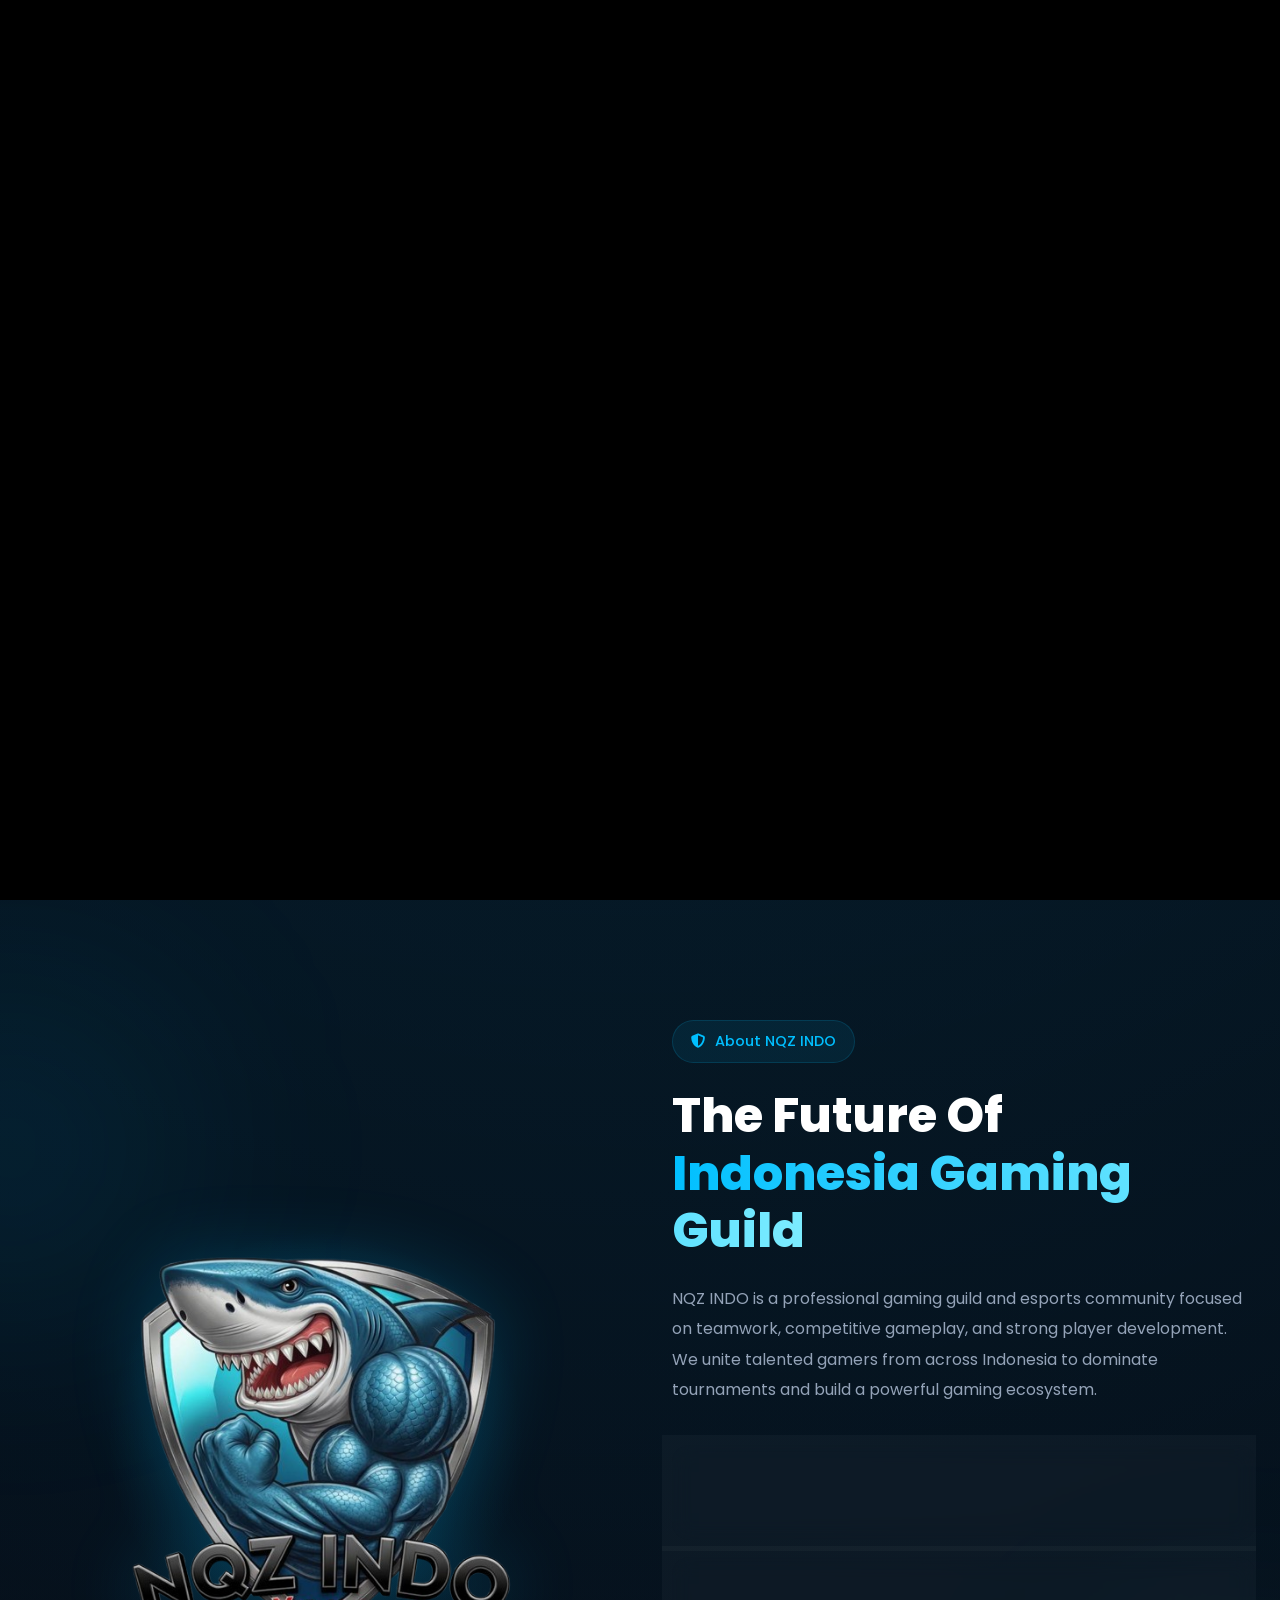
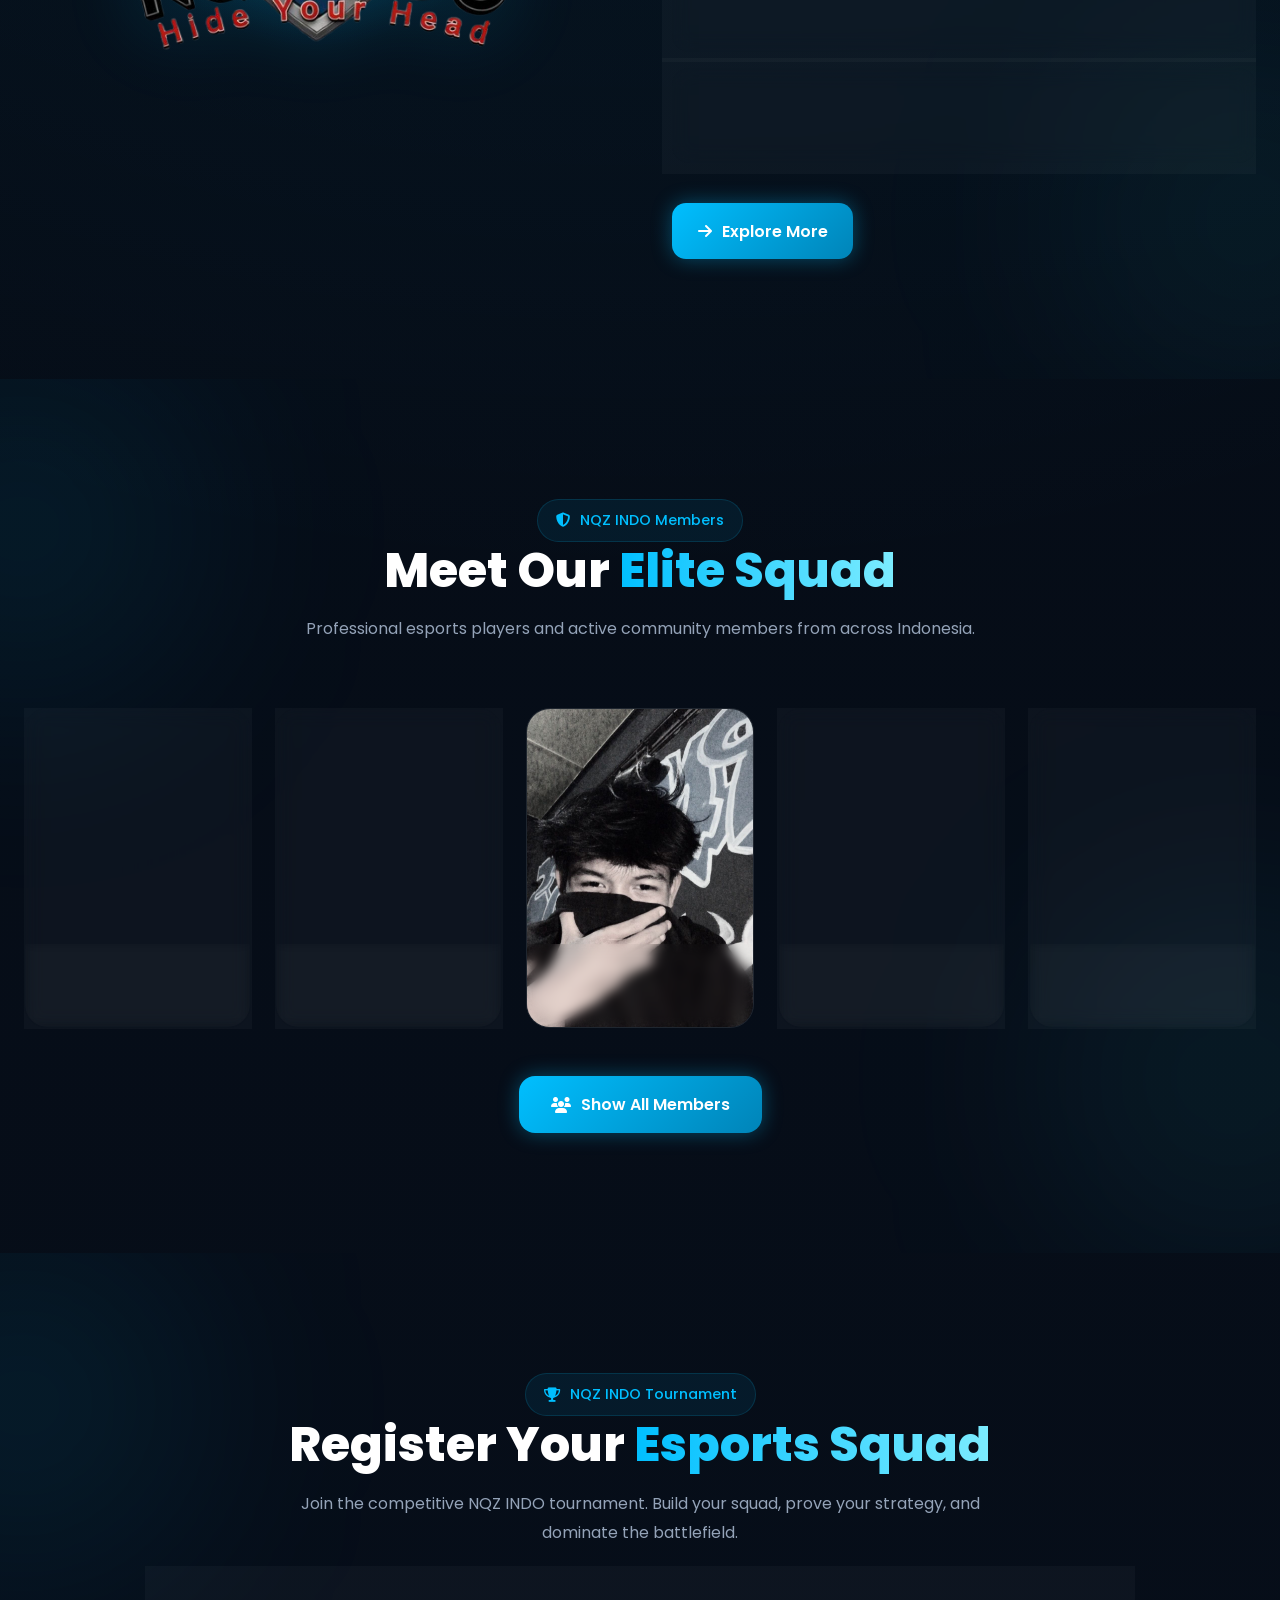
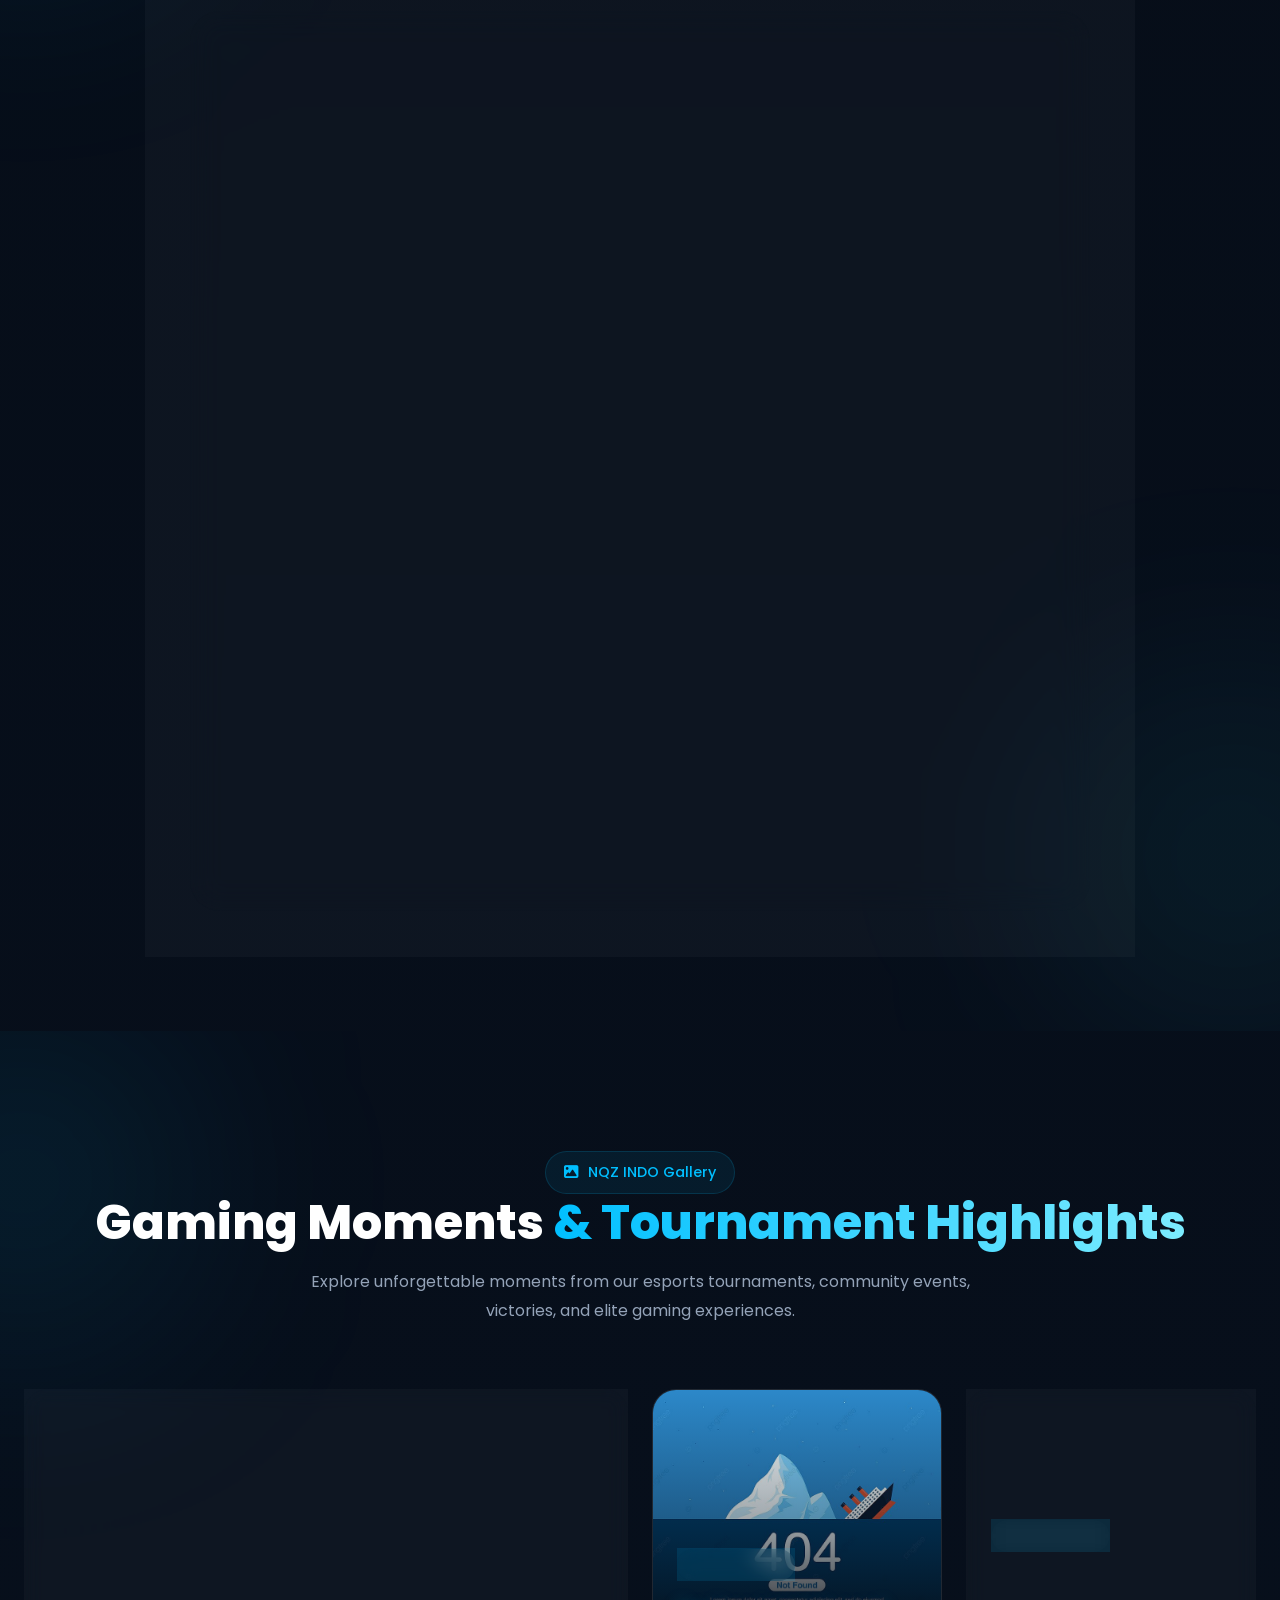
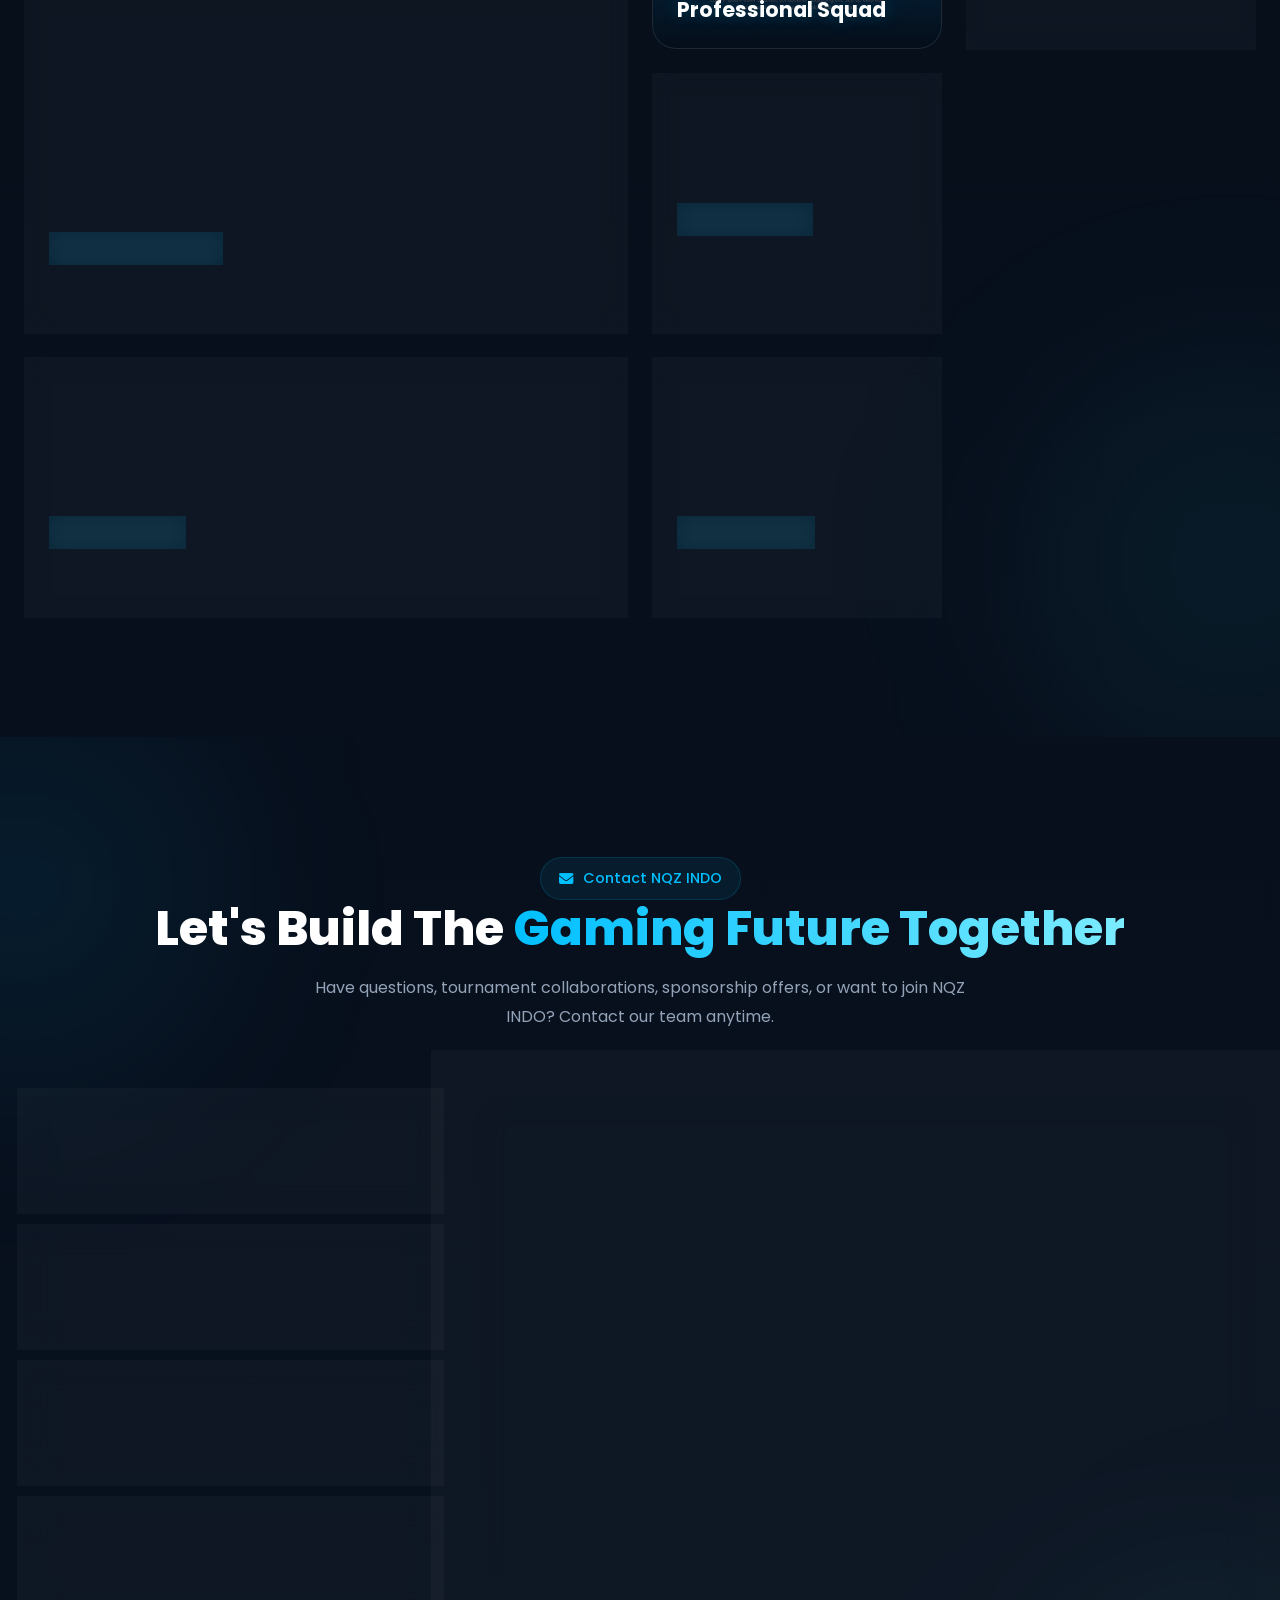
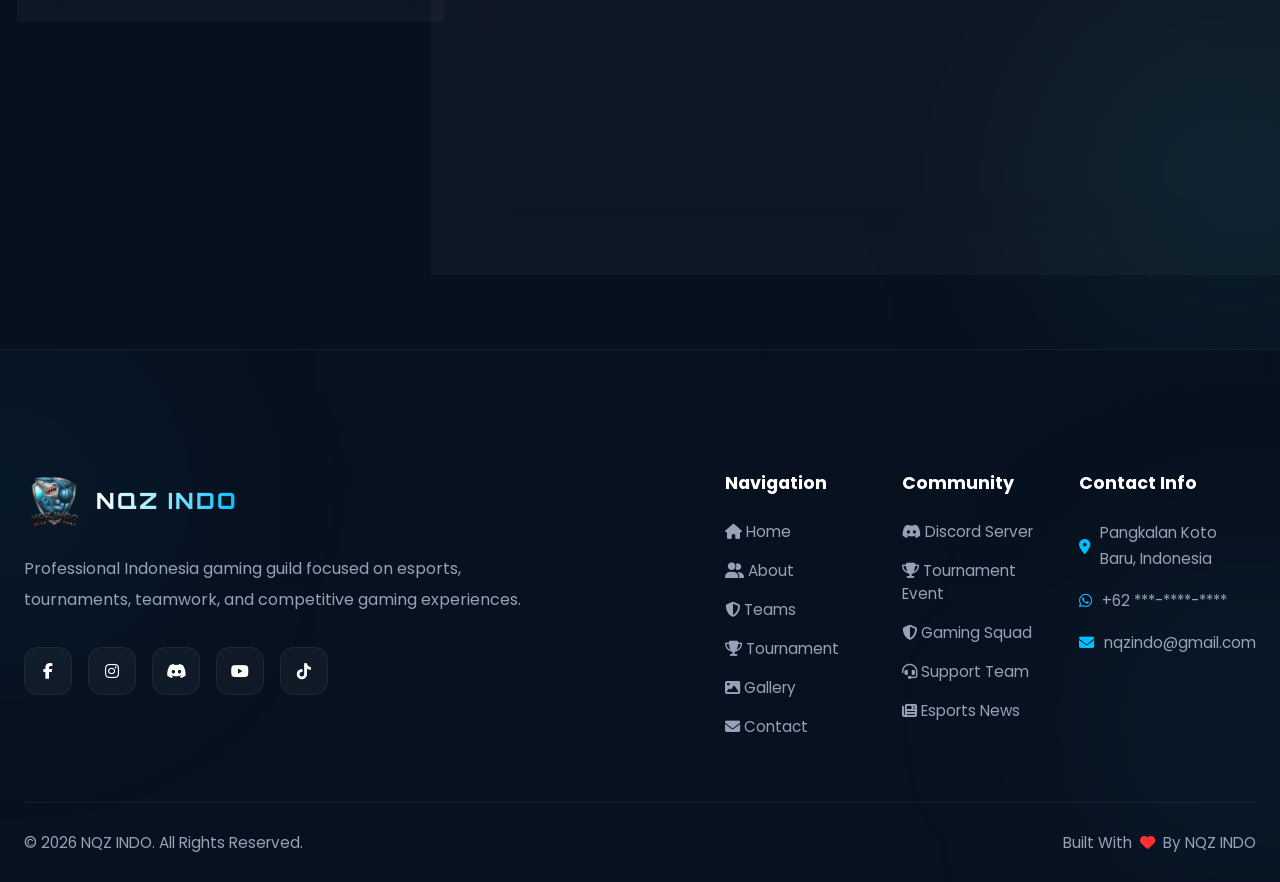
==== commit 58b46b88: "Update index.html" ====
--- a/index.html
+++ b/index.html
@@ -249,10 +249,88 @@
           font-size: 1rem;
         }
       }
+
+      .intro-screen {
+  position: fixed;
+  inset: 0;
+  z-index: 999999;
+
+  background: black;
+
+  display: flex;
+  align-items: center;
+  justify-content: center;
+
+  overflow: hidden;
+}
+
+/* VIDEO FULLSCREEN */
+.intro-screen video {
+  width: 100%;
+  height: 100%;
+  object-fit: cover;
+}
+
+/* BUTTON AREA */
+.intro-content {
+  position: absolute;
+  bottom: 80px;
+
+  opacity: 0;
+  transform: translateY(20px);
+
+  transition: 0.5s ease;
+}
+
+/* SHOW BUTTON */
+.intro-screen.show-btn .intro-content {
+  opacity: 1;
+  transform: translateY(0);
+}
+
+/* BUTTON STYLE */
+#enterBtn {
+  padding: 14px 28px;
+
+  border: none;
+  border-radius: 14px;
+
+  background: linear-gradient(135deg, #00bfff, #0084b8);
+
+  color: white;
+
+  font-size: 1rem;
+  font-weight: 600;
+
+  cursor: pointer;
+
+  box-shadow: 0 0 25px rgba(0,191,255,0.3);
+
+  display: flex;
+  align-items: center;
+  gap: 10px;
+}
+      
     </style>
   </head>
 
   <body>
+
+        <div id="introScreen" class="intro-screen">
+      <video id="introVideo" autoplay muted playsinline>
+        <source src="mp4/VideoNQZIndo.mp4" type="video/mp4" />
+        Your browser does not support video.
+      </video>
+
+      <!-- BUTTON MUNCUL SETELAH VIDEO SELESAI -->
+      <div class="intro-content" id="introContent">
+        <button id="enterBtn">
+          <i class="fa-solid fa-gamepad"></i>
+          Buka Web Guild
+        </button>
+      </div>
+    </div>
+    
     <!-- ================= NAVBAR ================= -->
     <header class="header">
       <nav class="navbar container">
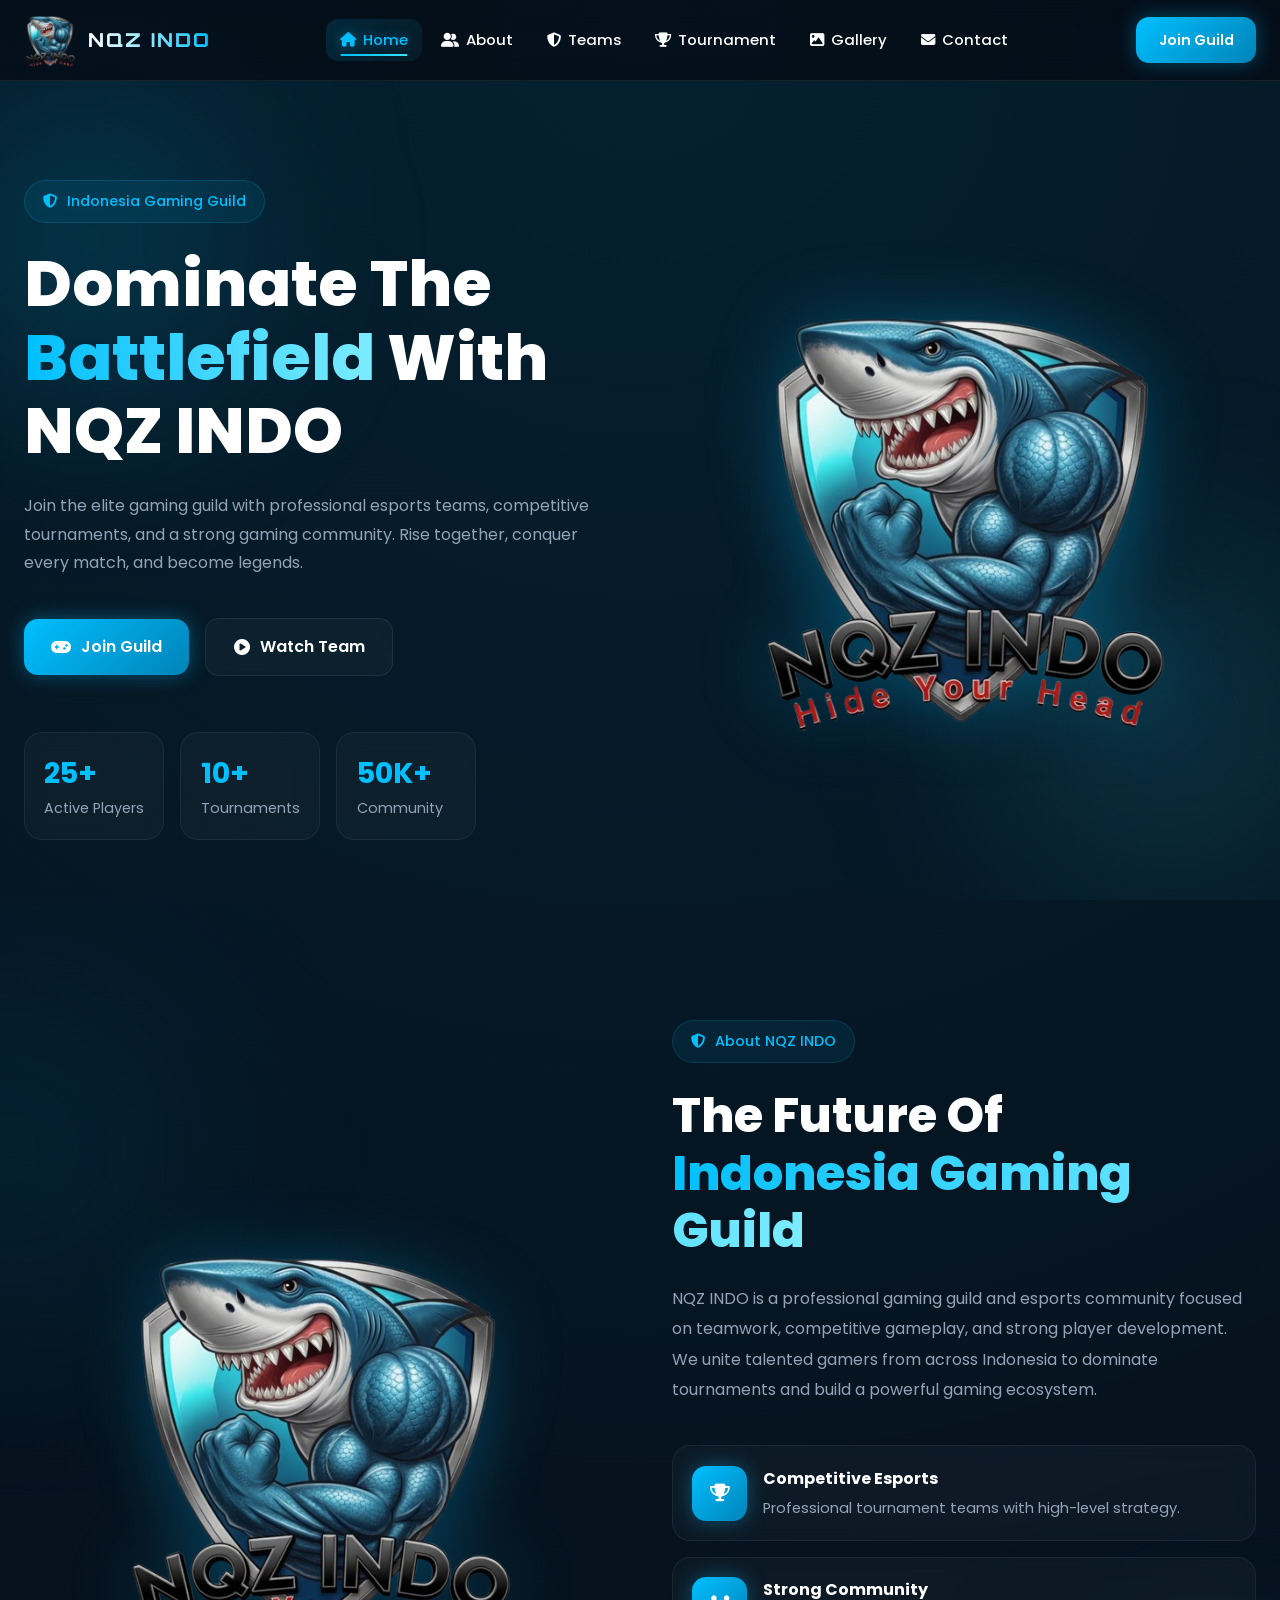
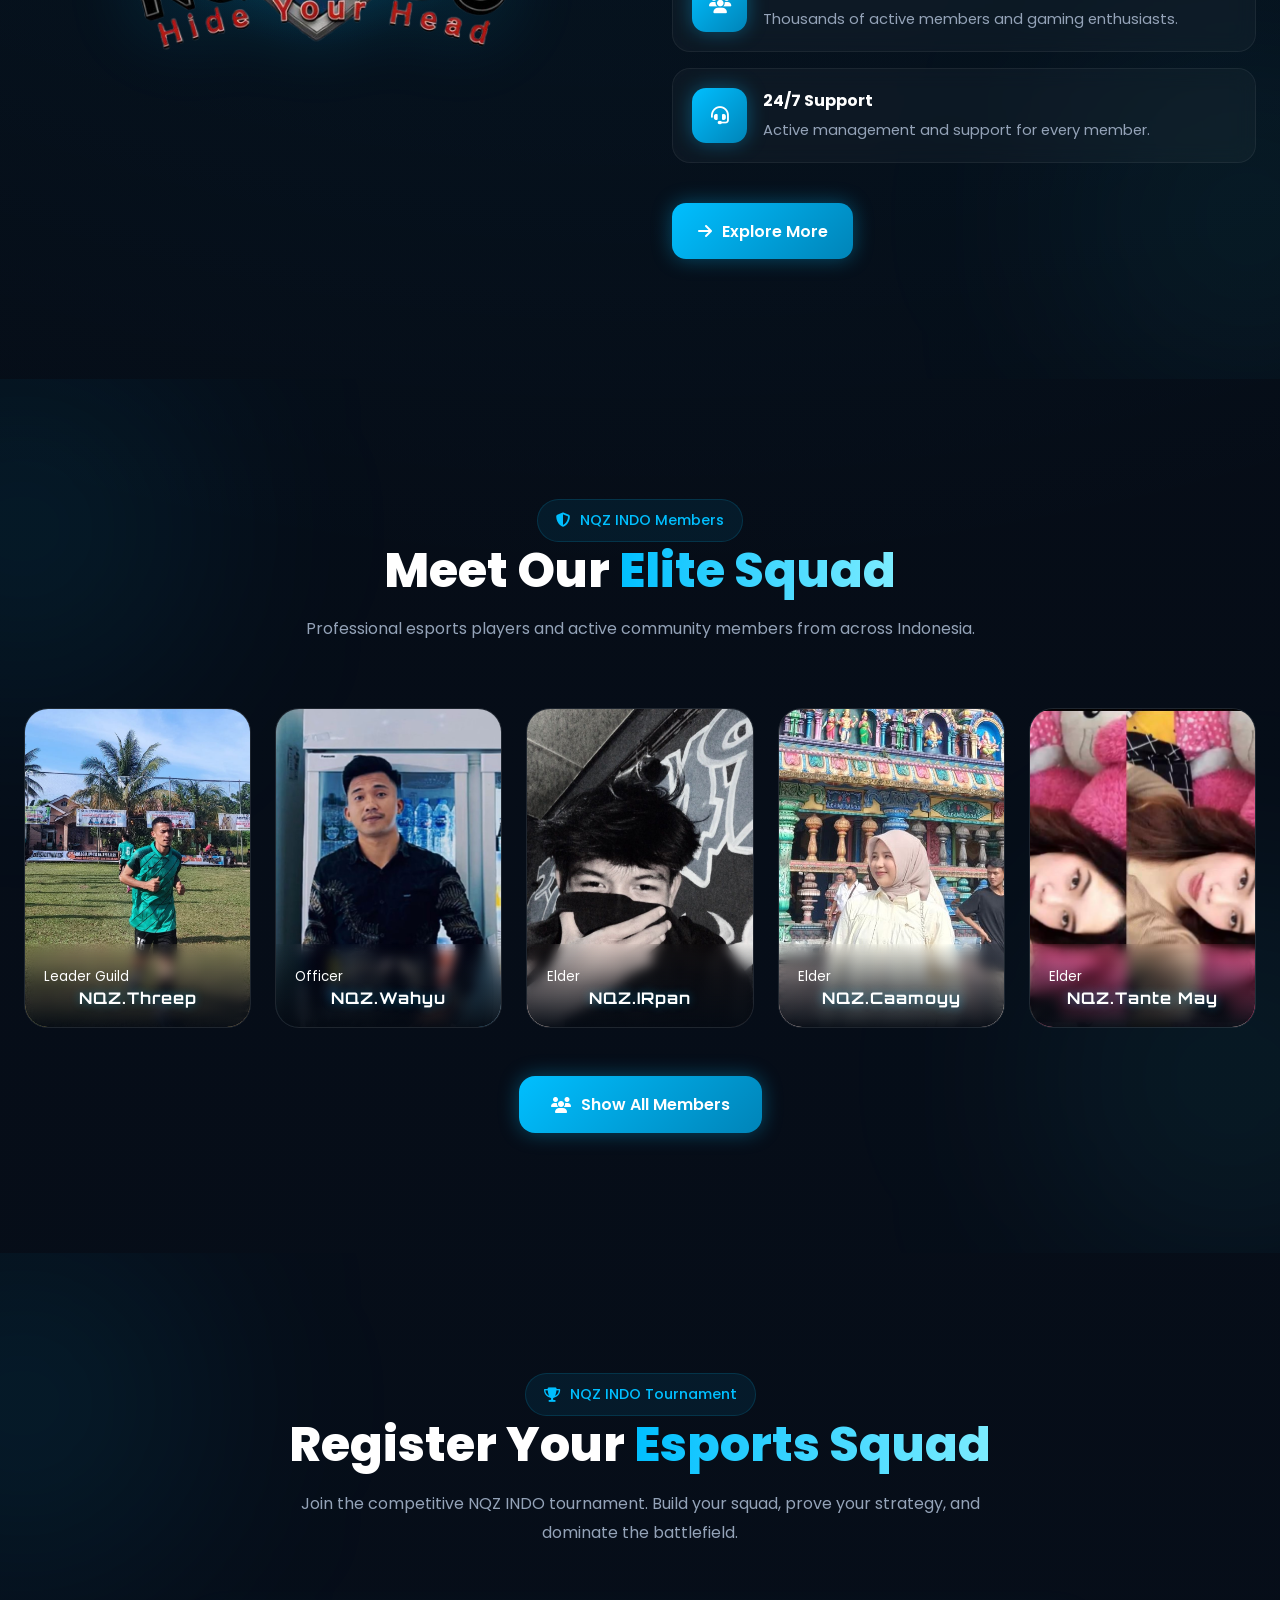
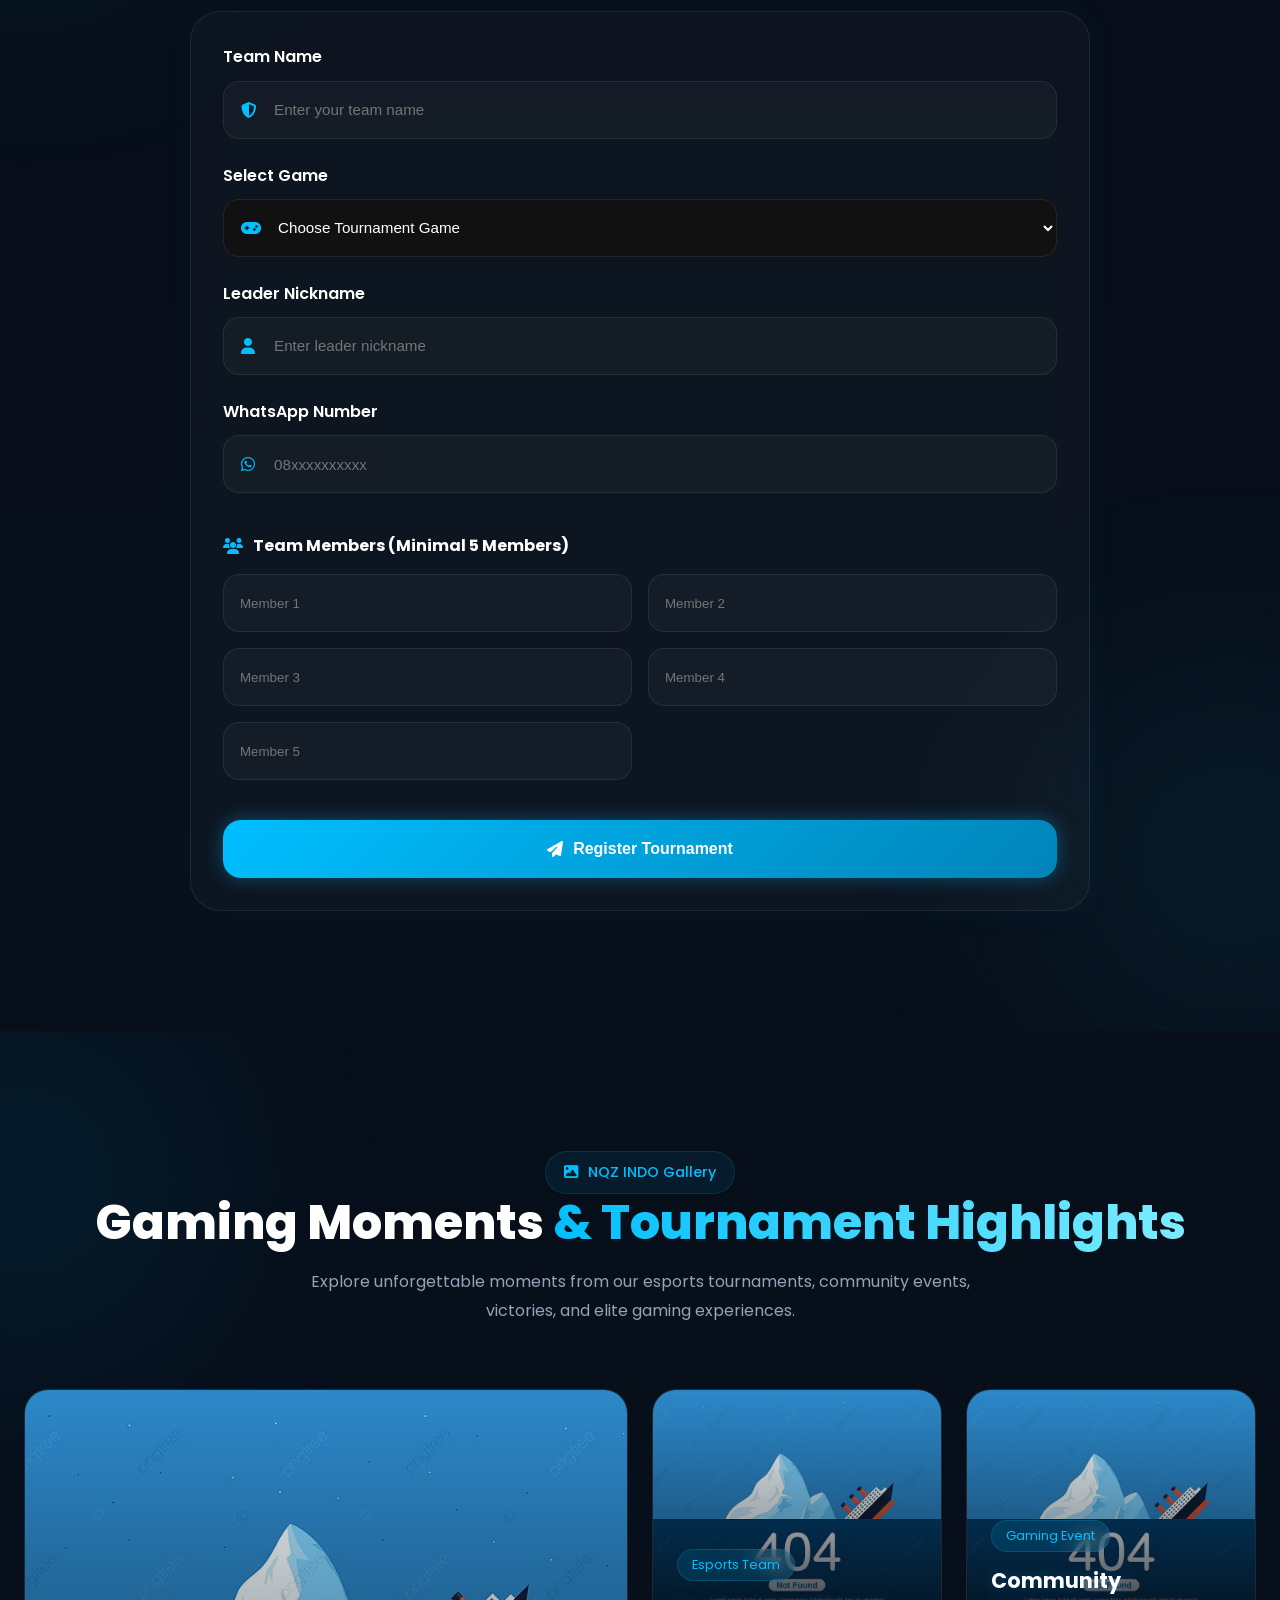
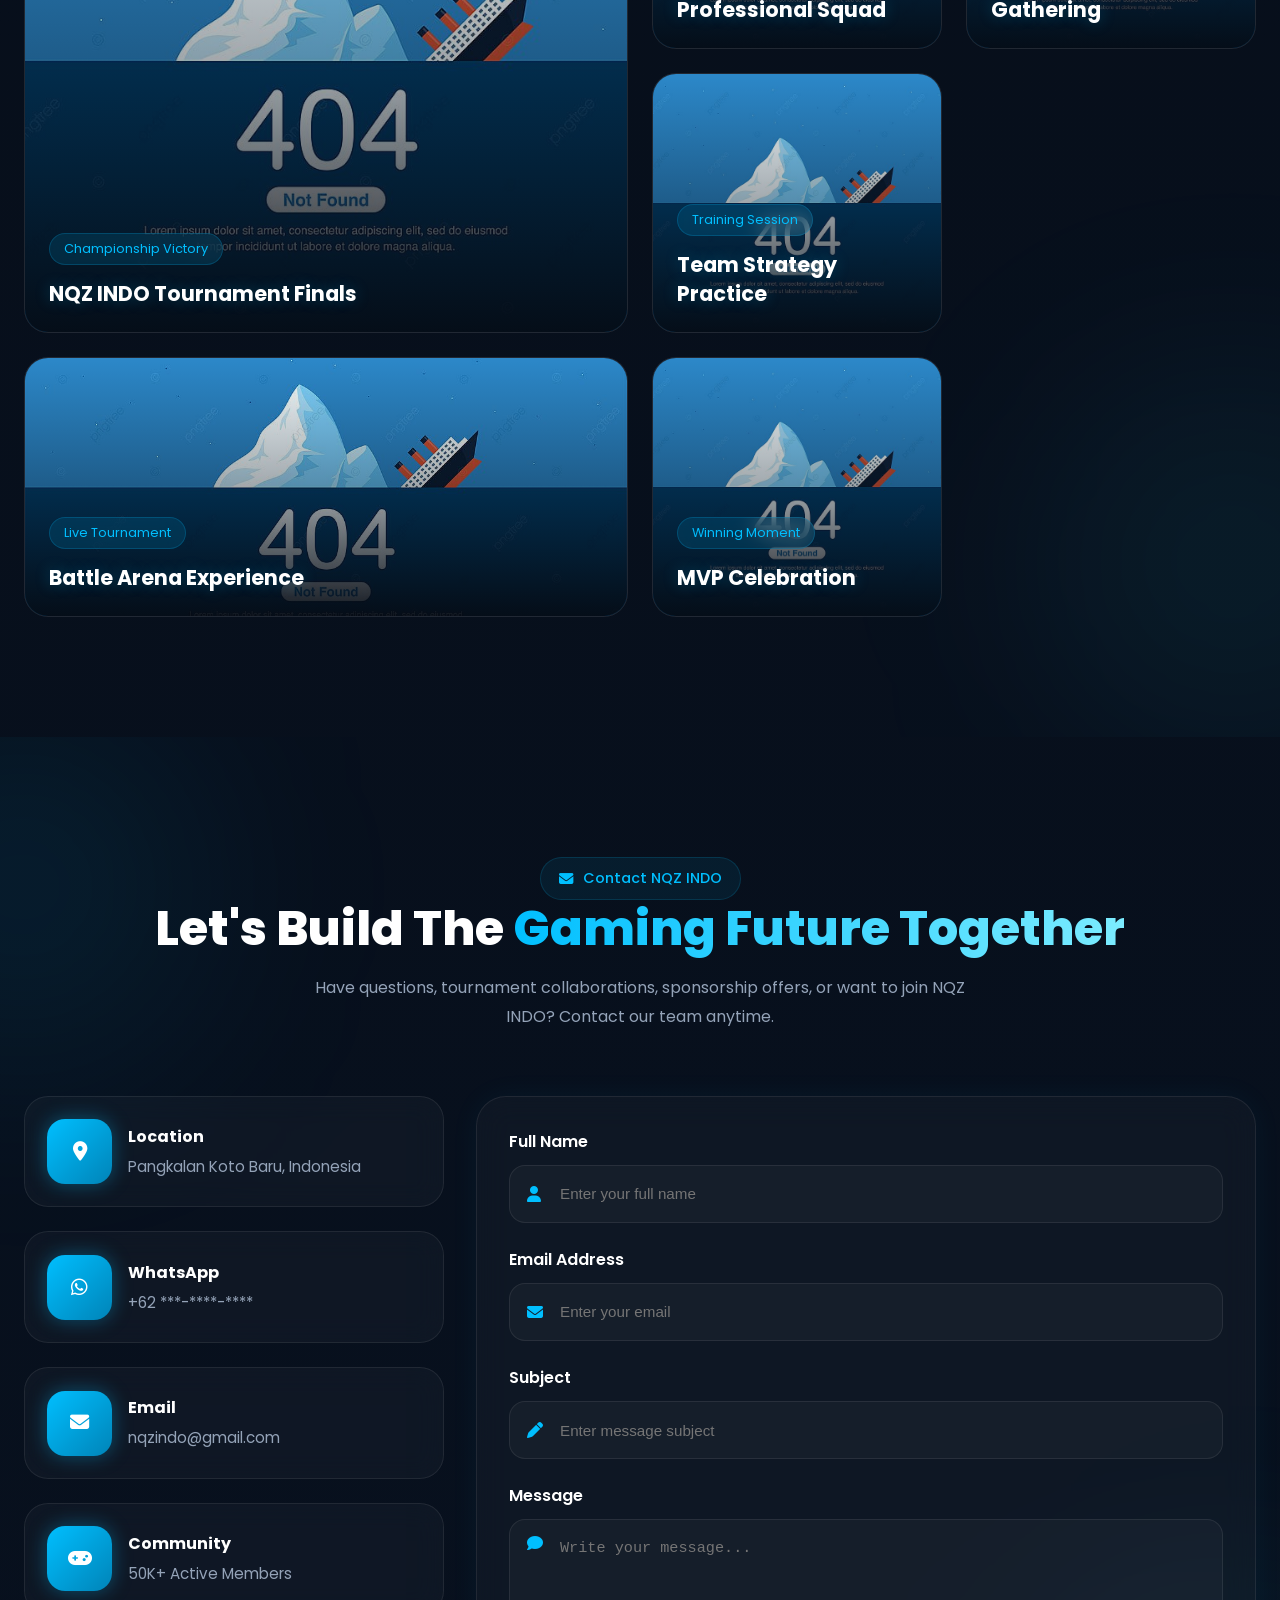
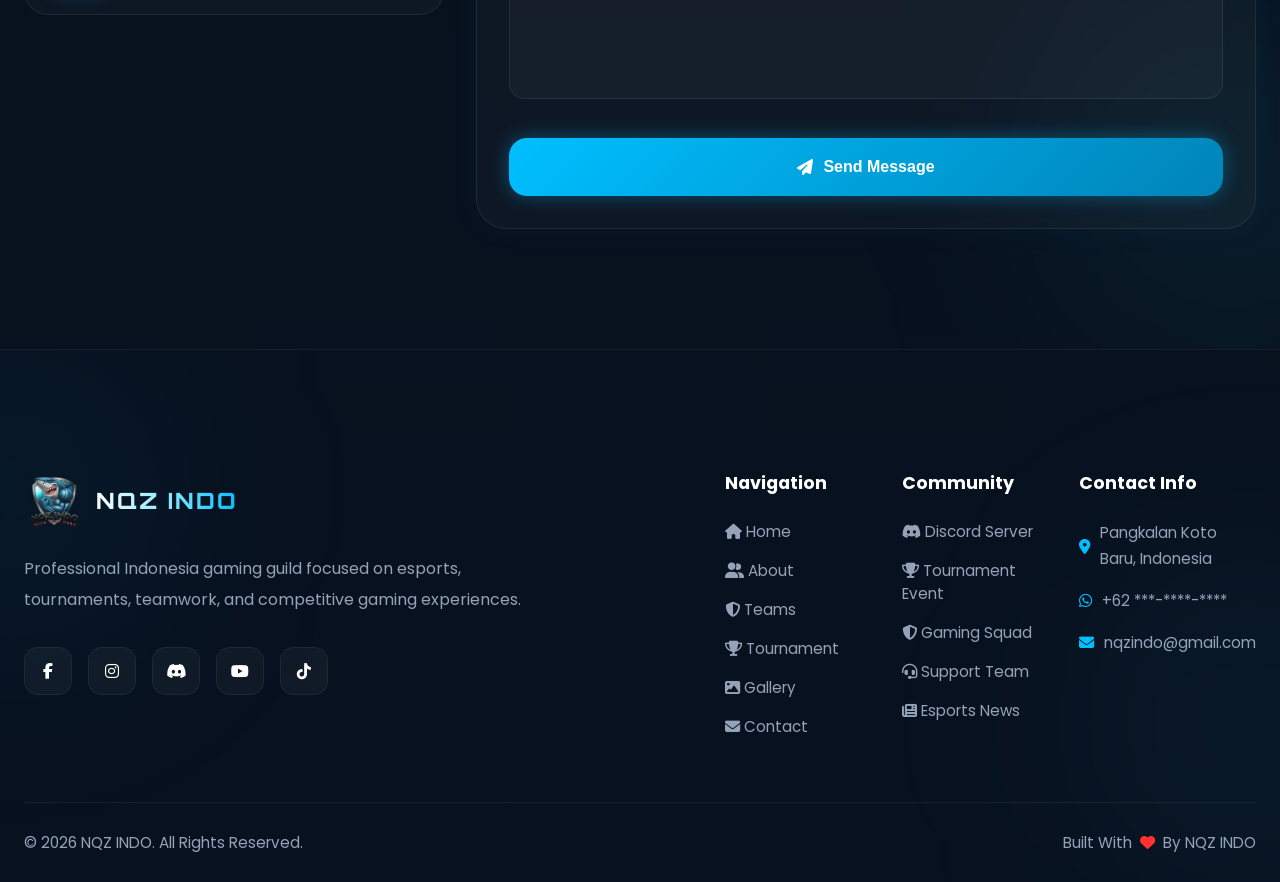
==== commit 3b3372bb: "Update index.html" ====
--- a/index.html
+++ b/index.html
@@ -250,86 +250,12 @@
         }
       }
 
-      .intro-screen {
-  position: fixed;
-  inset: 0;
-  z-index: 999999;
-
-  background: black;
-
-  display: flex;
-  align-items: center;
-  justify-content: center;
-
-  overflow: hidden;
-}
-
-/* VIDEO FULLSCREEN */
-.intro-screen video {
-  width: 100%;
-  height: 100%;
-  object-fit: cover;
-}
-
-/* BUTTON AREA */
-.intro-content {
-  position: absolute;
-  bottom: 80px;
-
-  opacity: 0;
-  transform: translateY(20px);
-
-  transition: 0.5s ease;
-}
-
-/* SHOW BUTTON */
-.intro-screen.show-btn .intro-content {
-  opacity: 1;
-  transform: translateY(0);
-}
-
-/* BUTTON STYLE */
-#enterBtn {
-  padding: 14px 28px;
-
-  border: none;
-  border-radius: 14px;
-
-  background: linear-gradient(135deg, #00bfff, #0084b8);
-
-  color: white;
-
-  font-size: 1rem;
-  font-weight: 600;
-
-  cursor: pointer;
-
-  box-shadow: 0 0 25px rgba(0,191,255,0.3);
-
-  display: flex;
-  align-items: center;
-  gap: 10px;
-}
+     
       
     </style>
   </head>
 
   <body>
-
-        <div id="introScreen" class="intro-screen">
-      <video id="introVideo" autoplay muted playsinline>
-        <source src="mp4/VideoNQZIndo.mp4" type="video/mp4" />
-        Your browser does not support video.
-      </video>
-
-      <!-- BUTTON MUNCUL SETELAH VIDEO SELESAI -->
-      <div class="intro-content" id="introContent">
-        <button id="enterBtn">
-          <i class="fa-solid fa-gamepad"></i>
-          Buka Web Guild
-        </button>
-      </div>
-    </div>
     
     <!-- ================= NAVBAR ================= -->
     <header class="header">
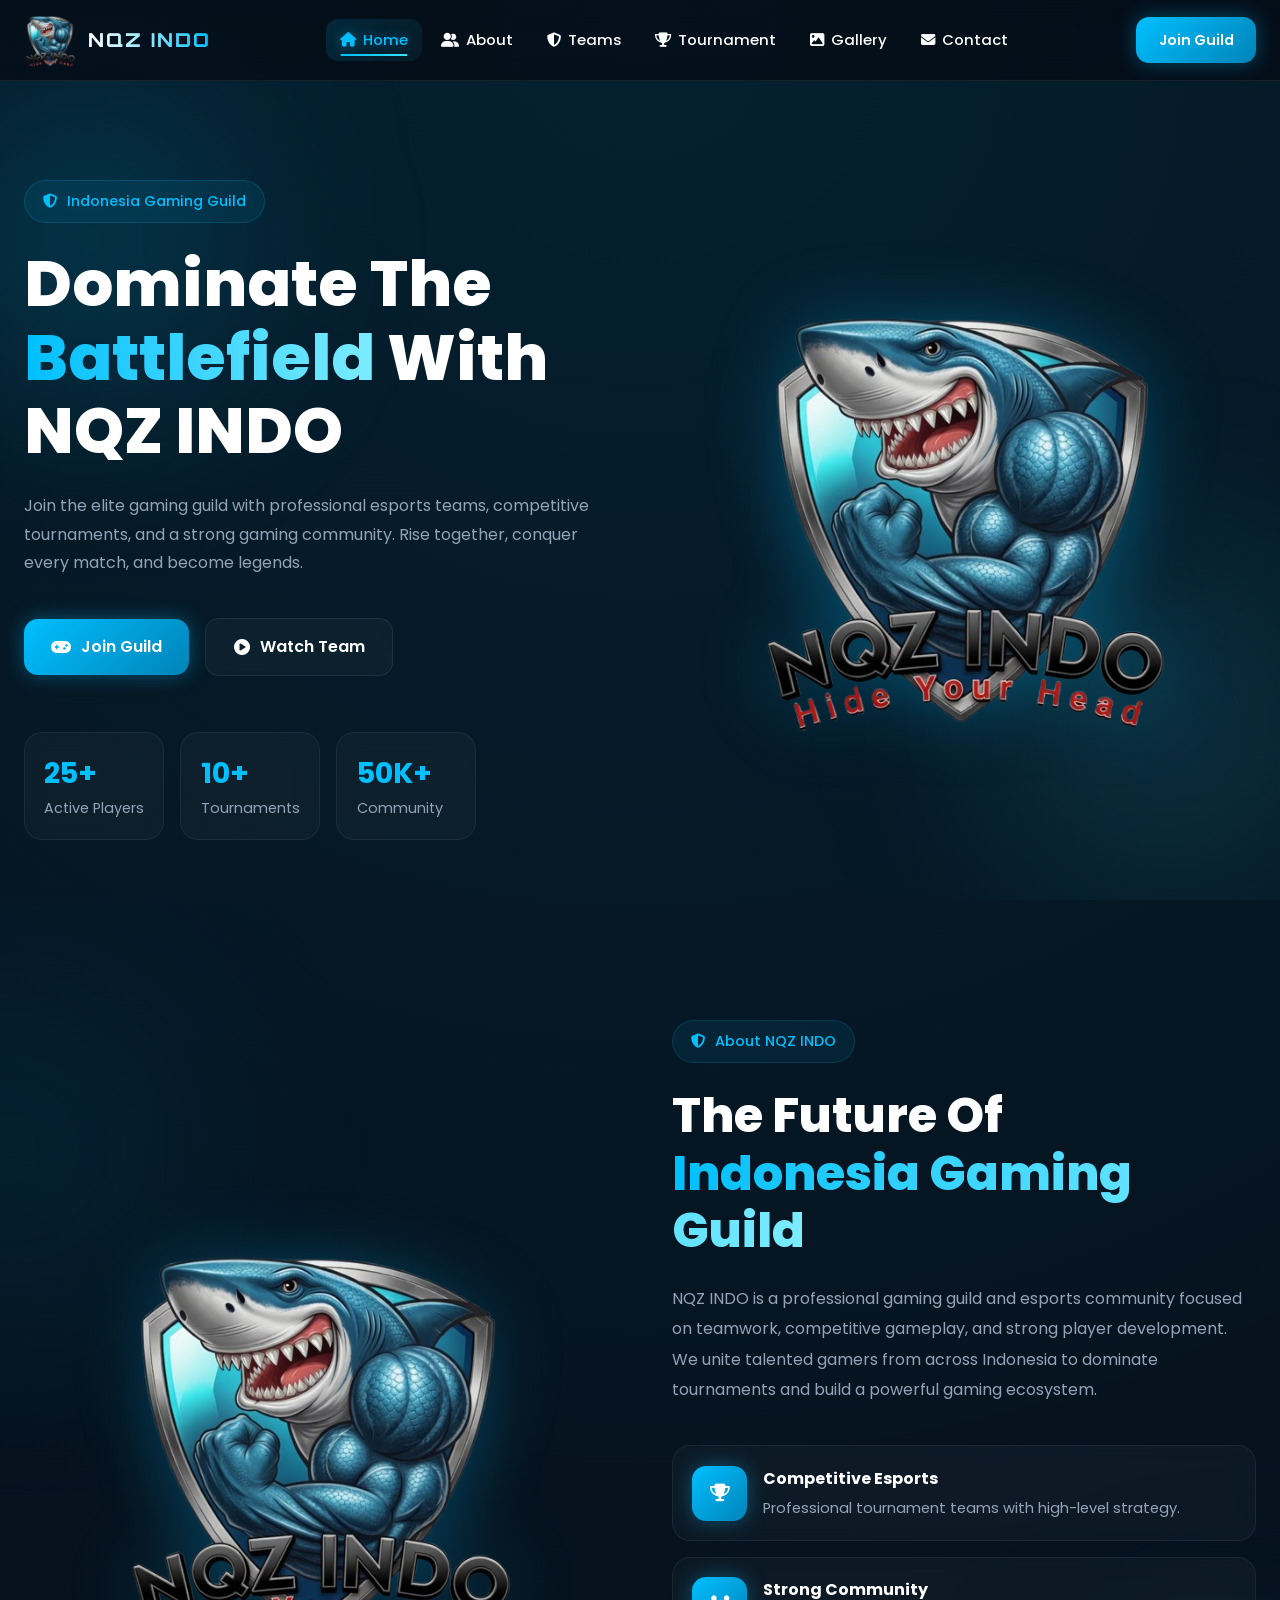
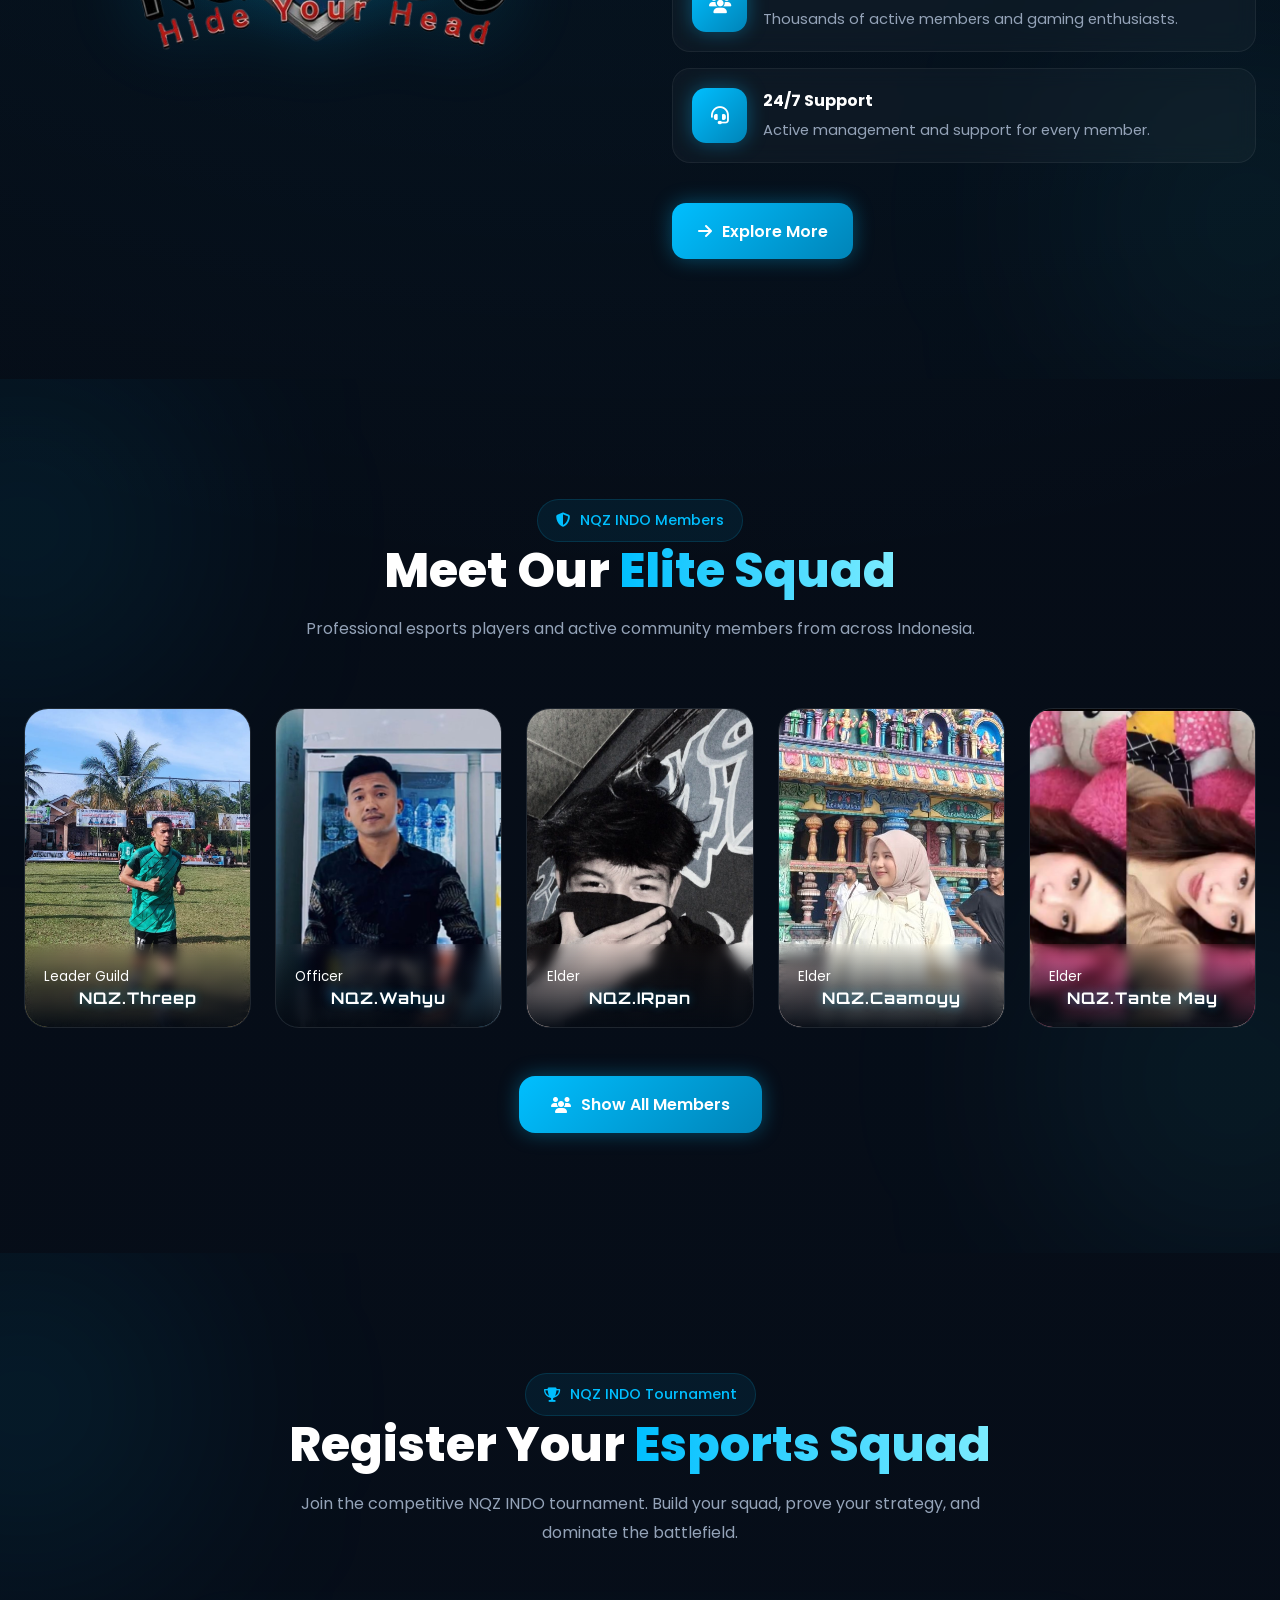
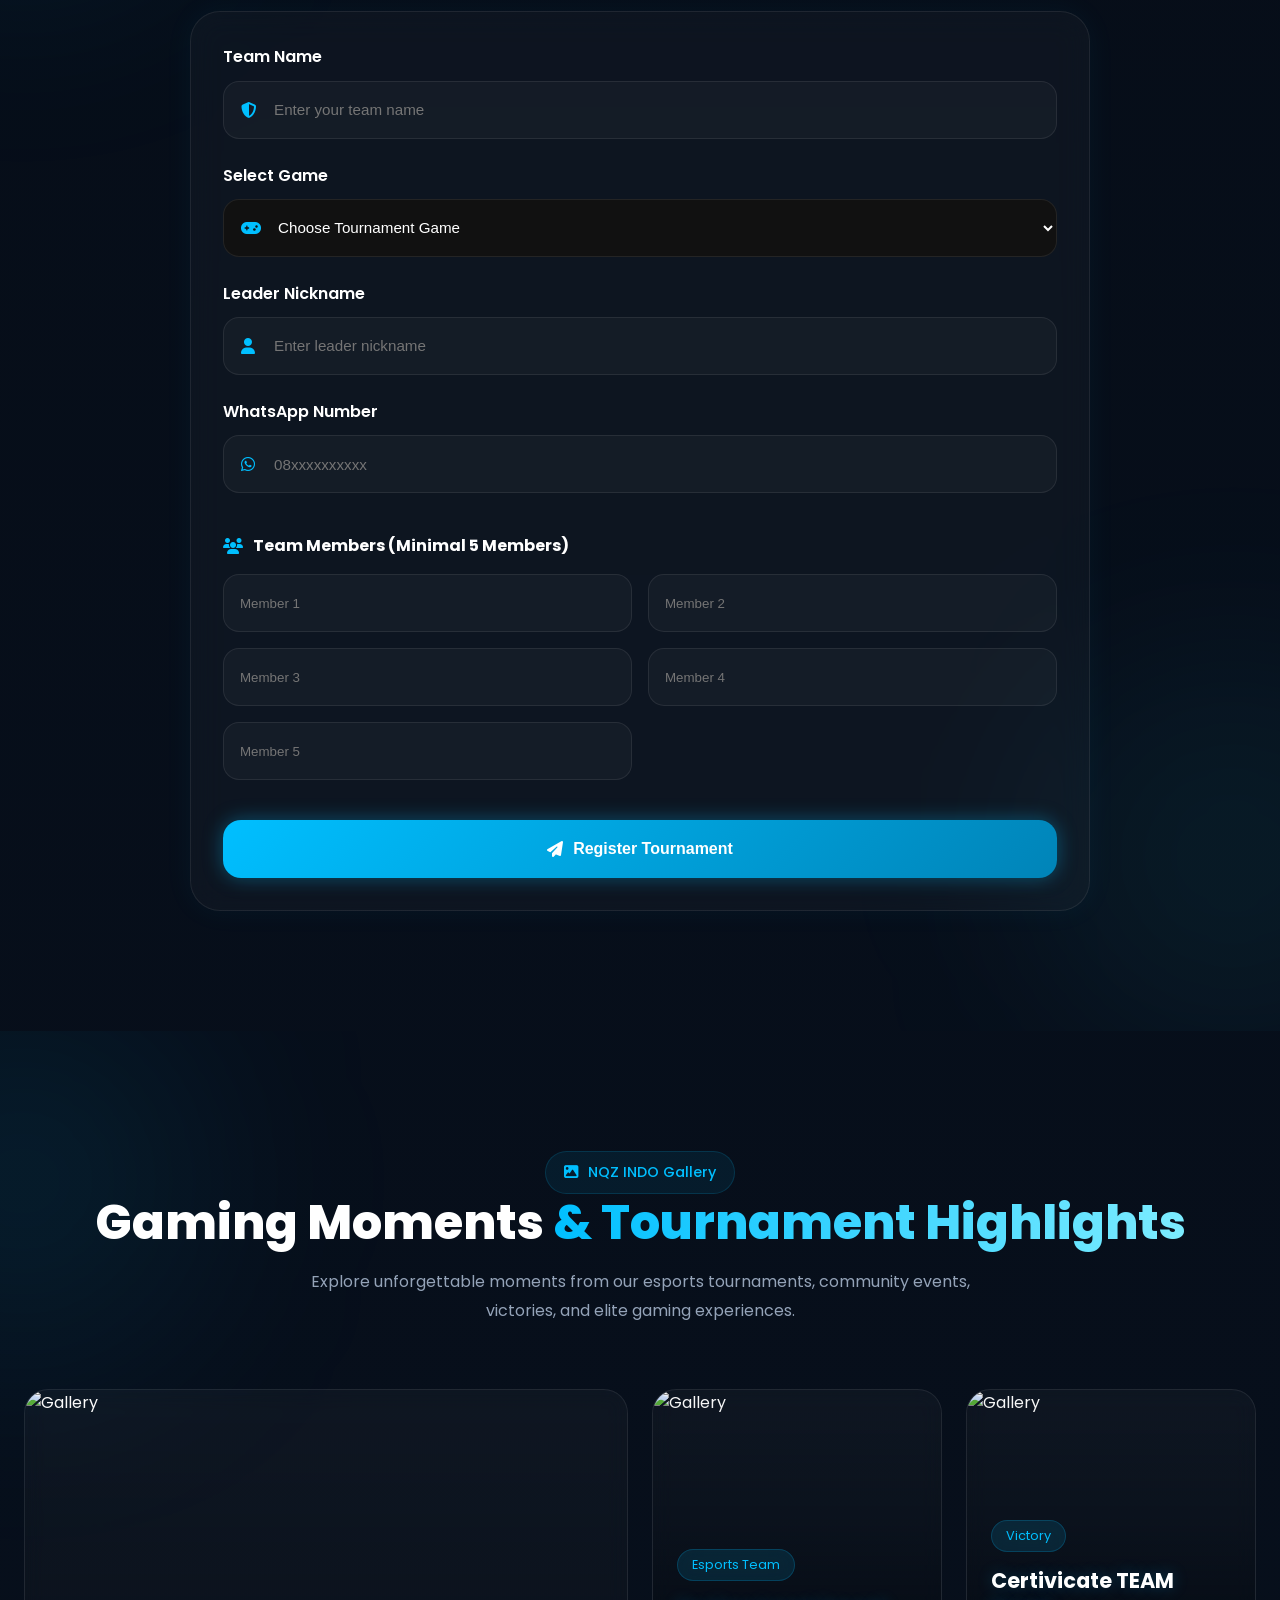
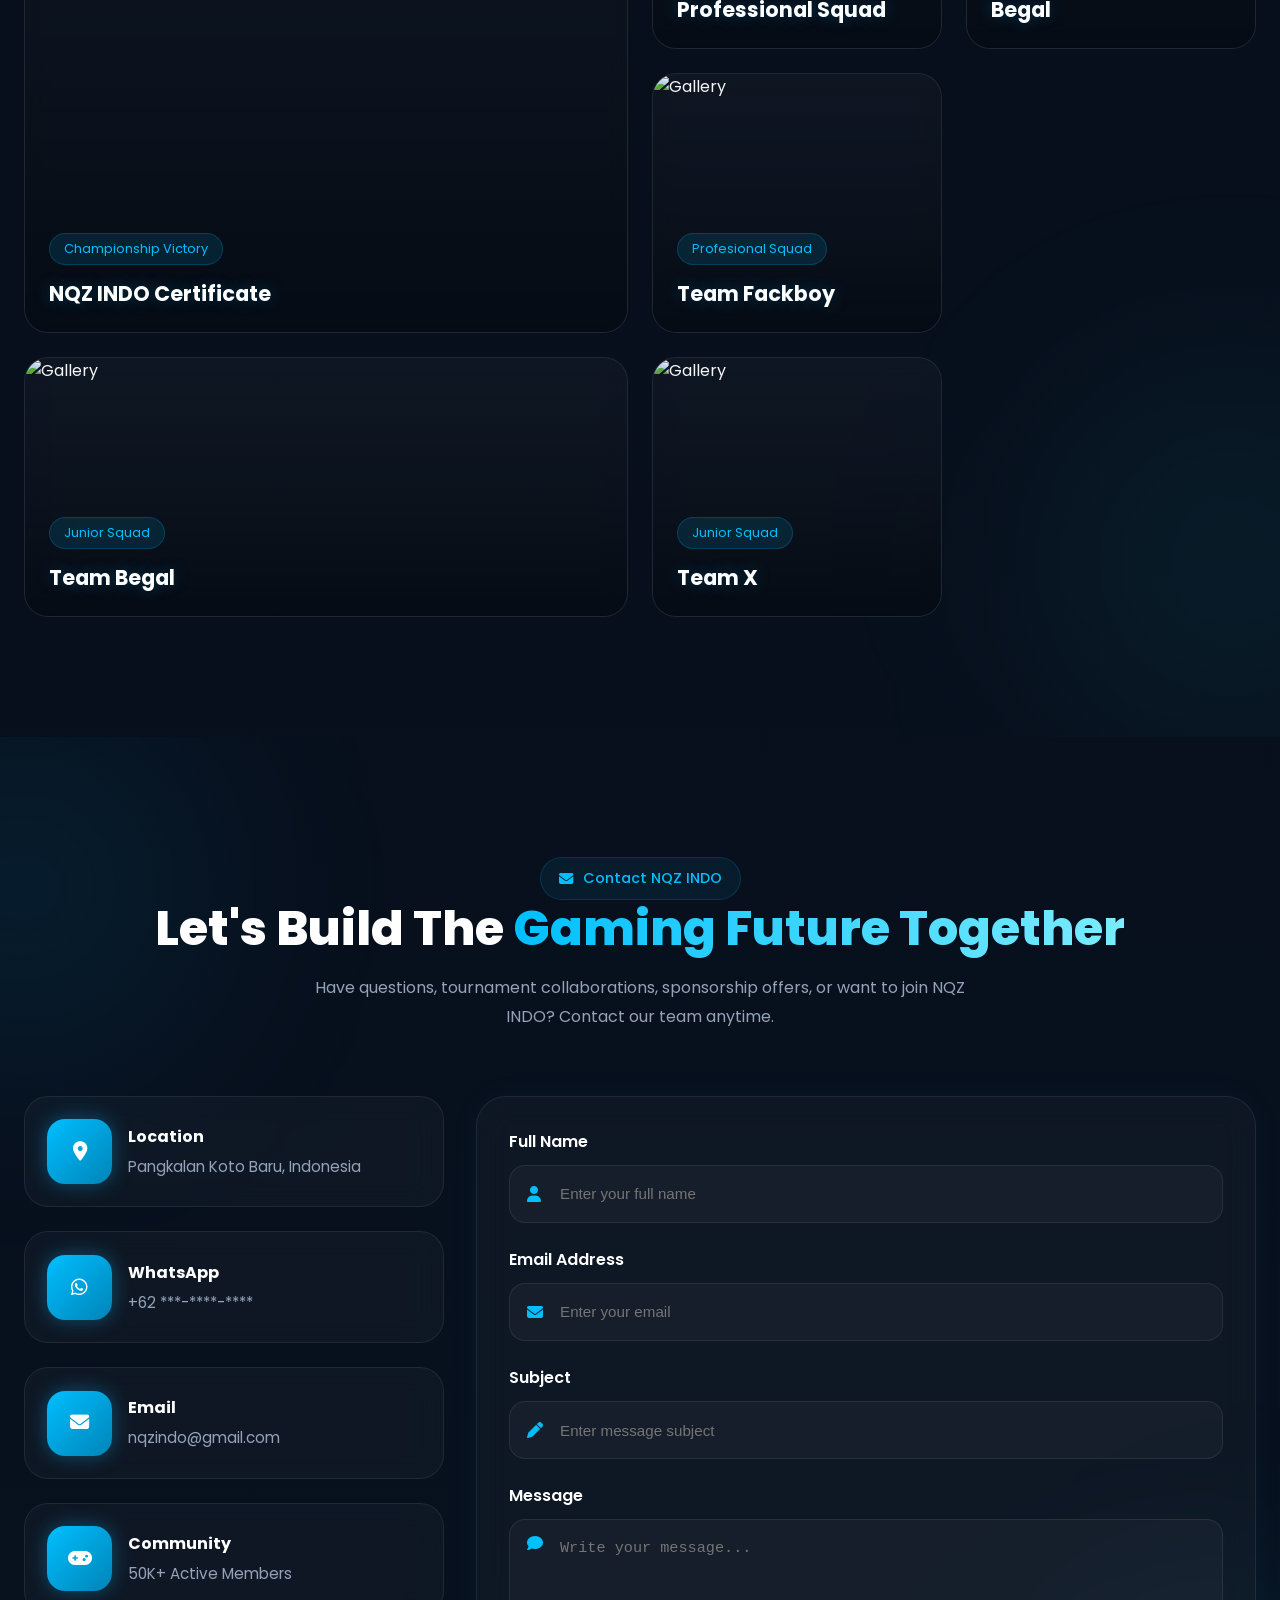
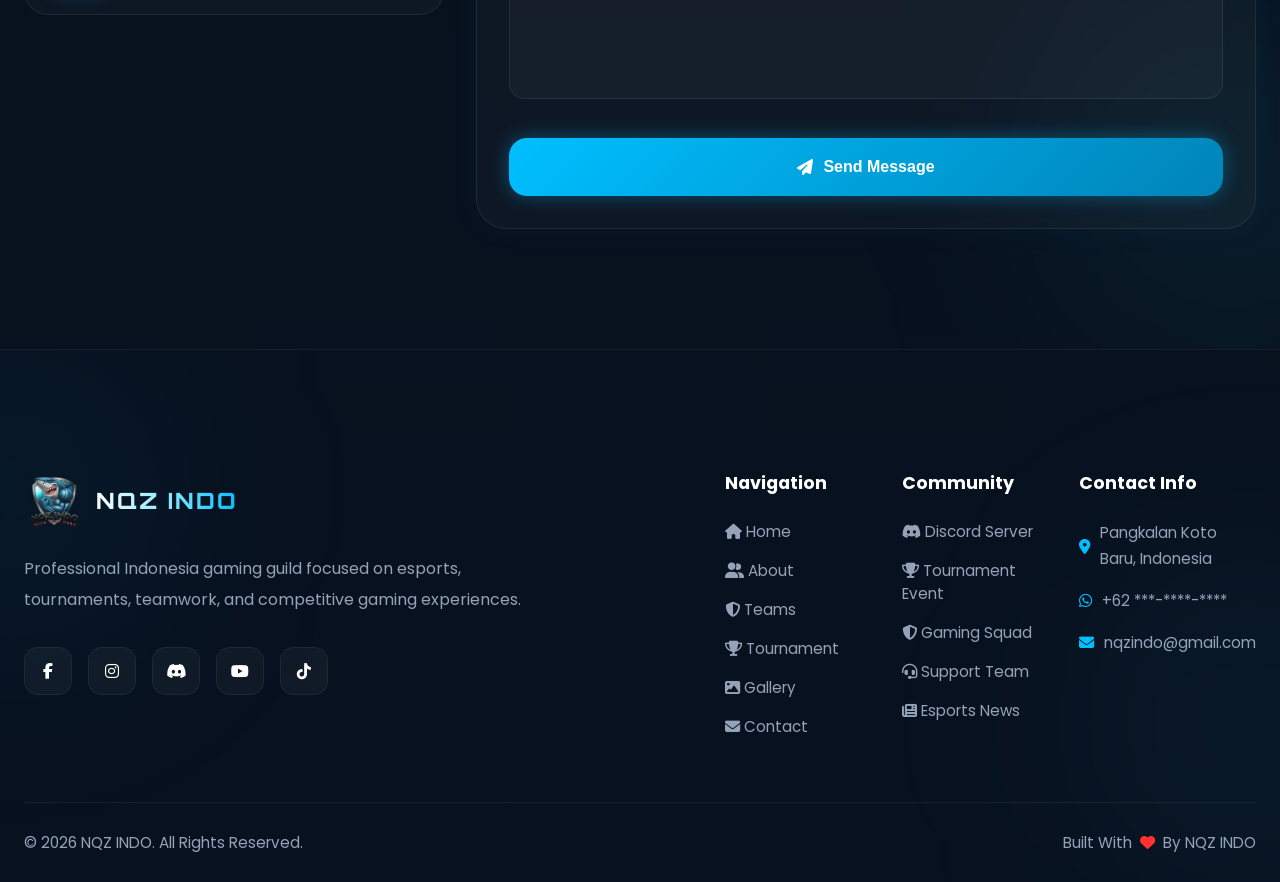
==== commit 906b3b09: "Update index.html" ====
--- a/index.html
+++ b/index.html
@@ -782,18 +782,18 @@
         <div class="gallery-grid">
           <!-- ITEM -->
           <div class="gallery-card large">
-            <img src="images/NotFound.jpg" alt="Gallery" />
+            <img src="images/certivicate.png" alt="Gallery" />
 
             <div class="gallery-overlay">
               <span>Championship Victory</span>
 
-              <h3>NQZ INDO Tournament Finals</h3>
+              <h3>NQZ INDO Certificate</h3>
             </div>
           </div>
 
           <!-- ITEM -->
           <div class="gallery-card">
-            <img src="images/NotFound.jpg" alt="Gallery" />
+            <img src="images/nqzsquad.png" alt="Gallery" />
 
             <div class="gallery-overlay">
               <span>Esports Team</span>
@@ -804,45 +804,45 @@
 
           <!-- ITEM -->
           <div class="gallery-card">
-            <img src="images/NotFound.jpg" alt="Gallery" />
+            <img src="images/certivicateNQZBegal.png" alt="Gallery" />
 
             <div class="gallery-overlay">
-              <span>Gaming Event</span>
-
-              <h3>Community Gathering</h3>
+              <span>Victory</span>
+
+              <h3>Certivicate TEAM Begal</h3>
             </div>
           </div>
 
           <!-- ITEM -->
           <div class="gallery-card">
-            <img src="images/NotFound.jpg" alt="Gallery" />
+            <img src="images/TeamFackBoy.png" alt="Gallery" />
 
             <div class="gallery-overlay">
-              <span>Training Session</span>
-
-              <h3>Team Strategy Practice</h3>
+              <span>Profesional Squad</span>
+
+              <h3>Team Fackboy</h3>
             </div>
           </div>
 
           <!-- ITEM -->
           <div class="gallery-card wide">
-            <img src="images/NotFound.jpg" alt="Gallery" />
+            <img src="images/TeamBegal.png" alt="Gallery" />
 
             <div class="gallery-overlay">
-              <span>Live Tournament</span>
-
-              <h3>Battle Arena Experience</h3>
+              <span>Junior Squad</span>
+
+              <h3>Team Begal</h3>
             </div>
           </div>
 
           <!-- ITEM -->
           <div class="gallery-card">
-            <img src="images/NotFound.jpg" alt="Gallery" />
+            <img src="images/TeamX.png" alt="Gallery" />
+           
 
             <div class="gallery-overlay">
-              <span>Winning Moment</span>
-
-              <h3>MVP Celebration</h3>
+               <span>Junior Squad</span>
+              <h3>Team X</h3>
             </div>
           </div>
         </div>
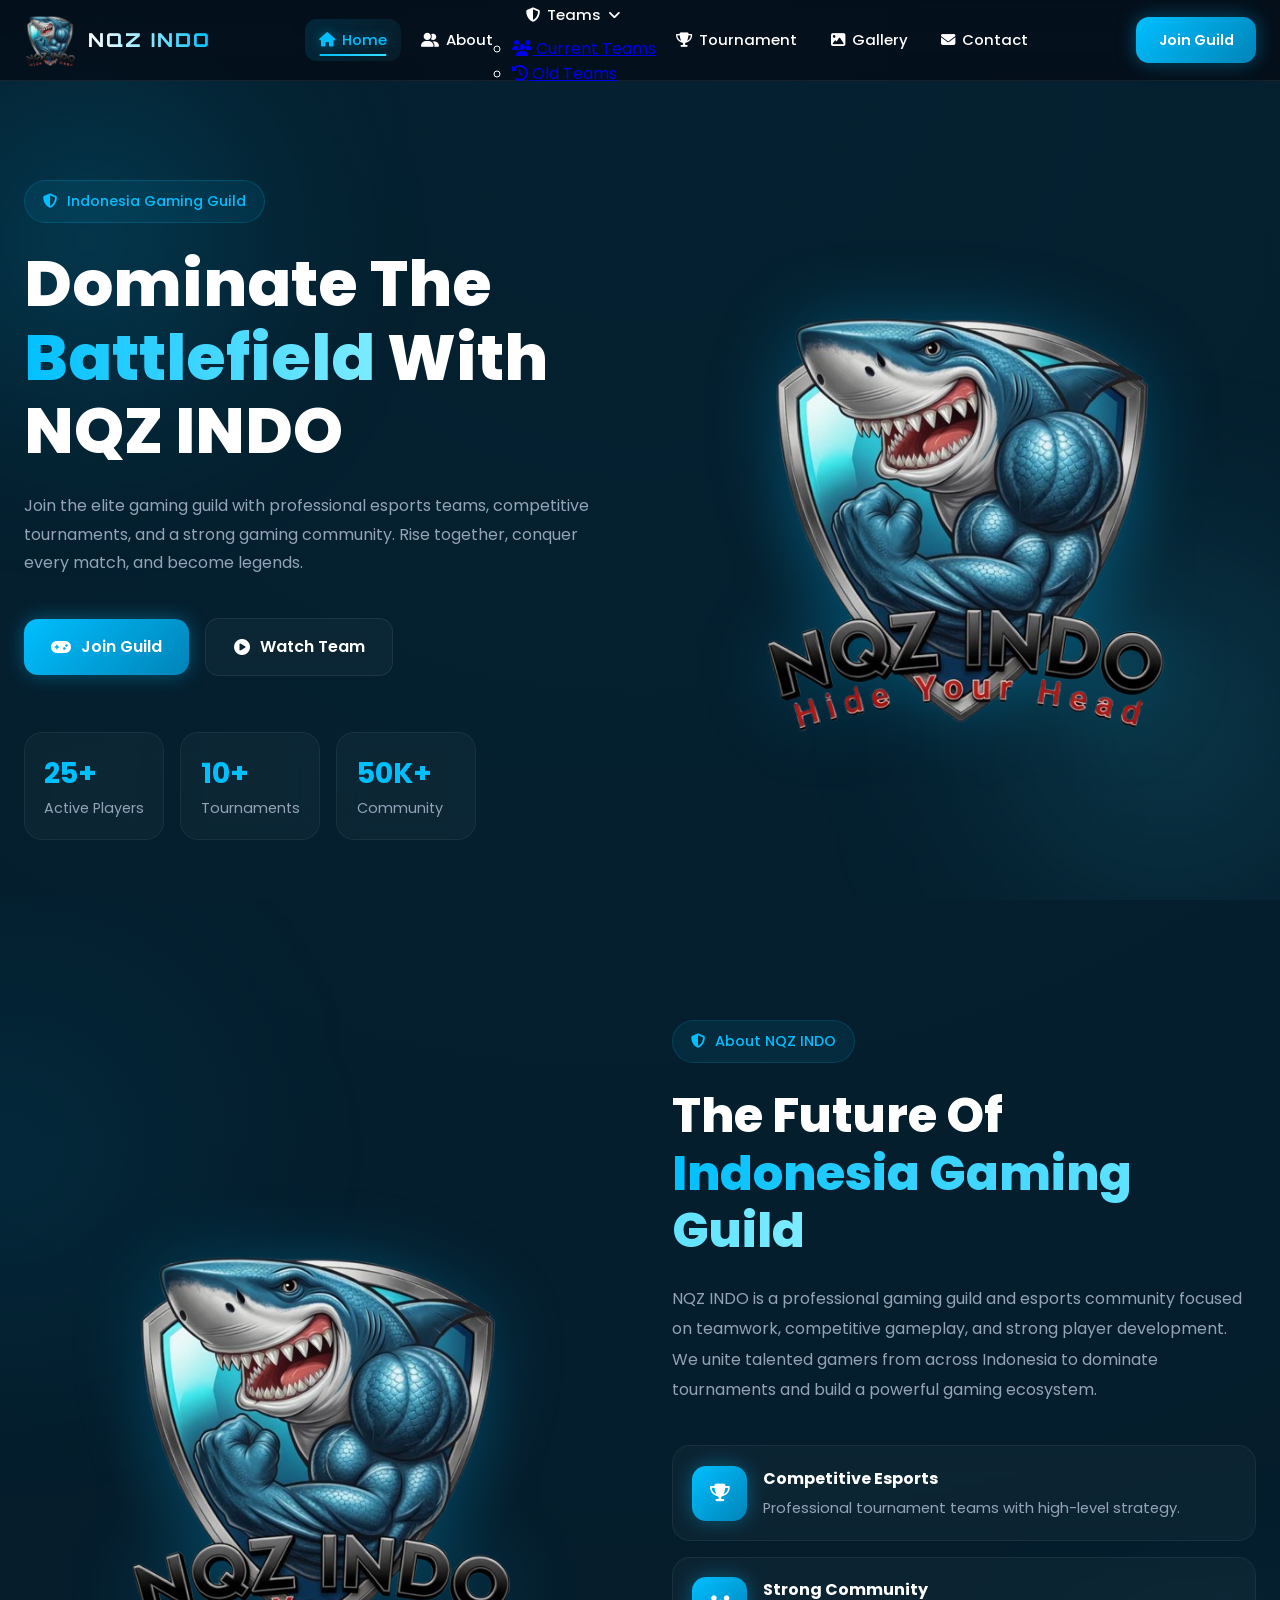
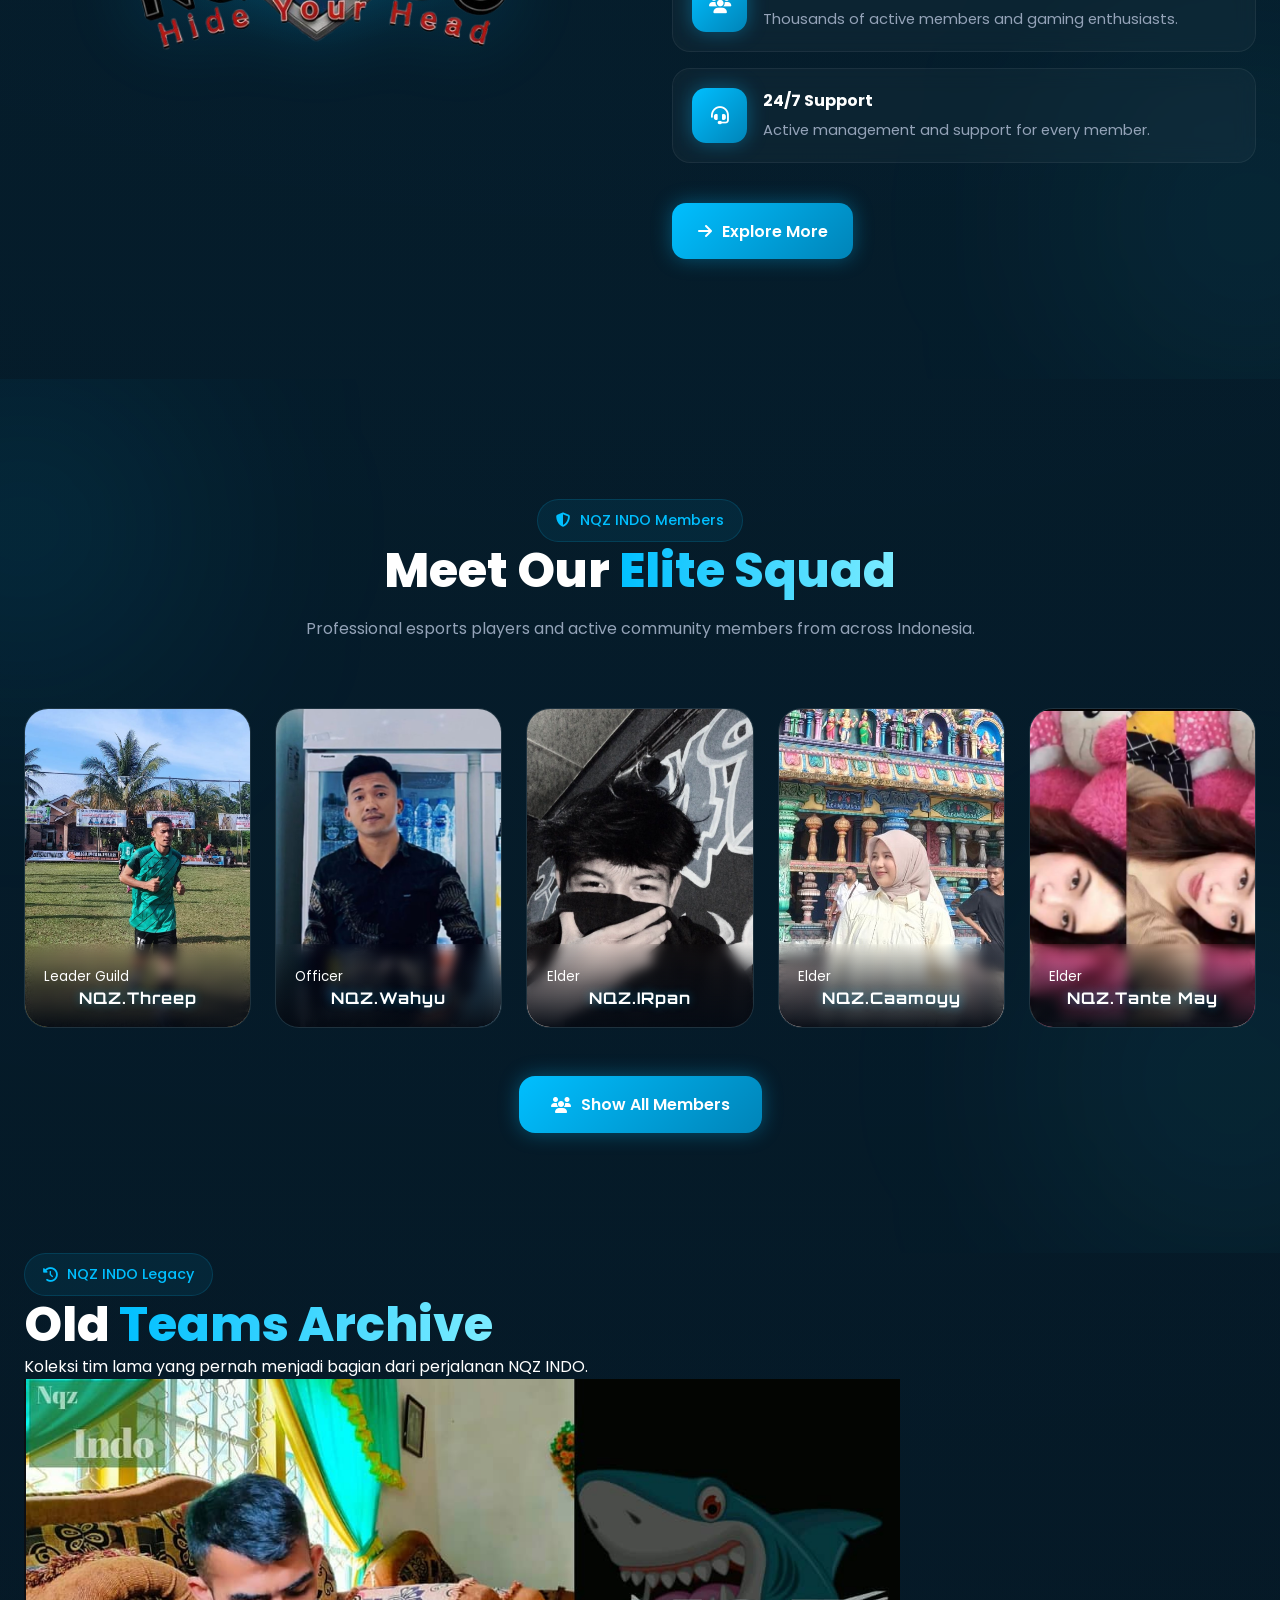
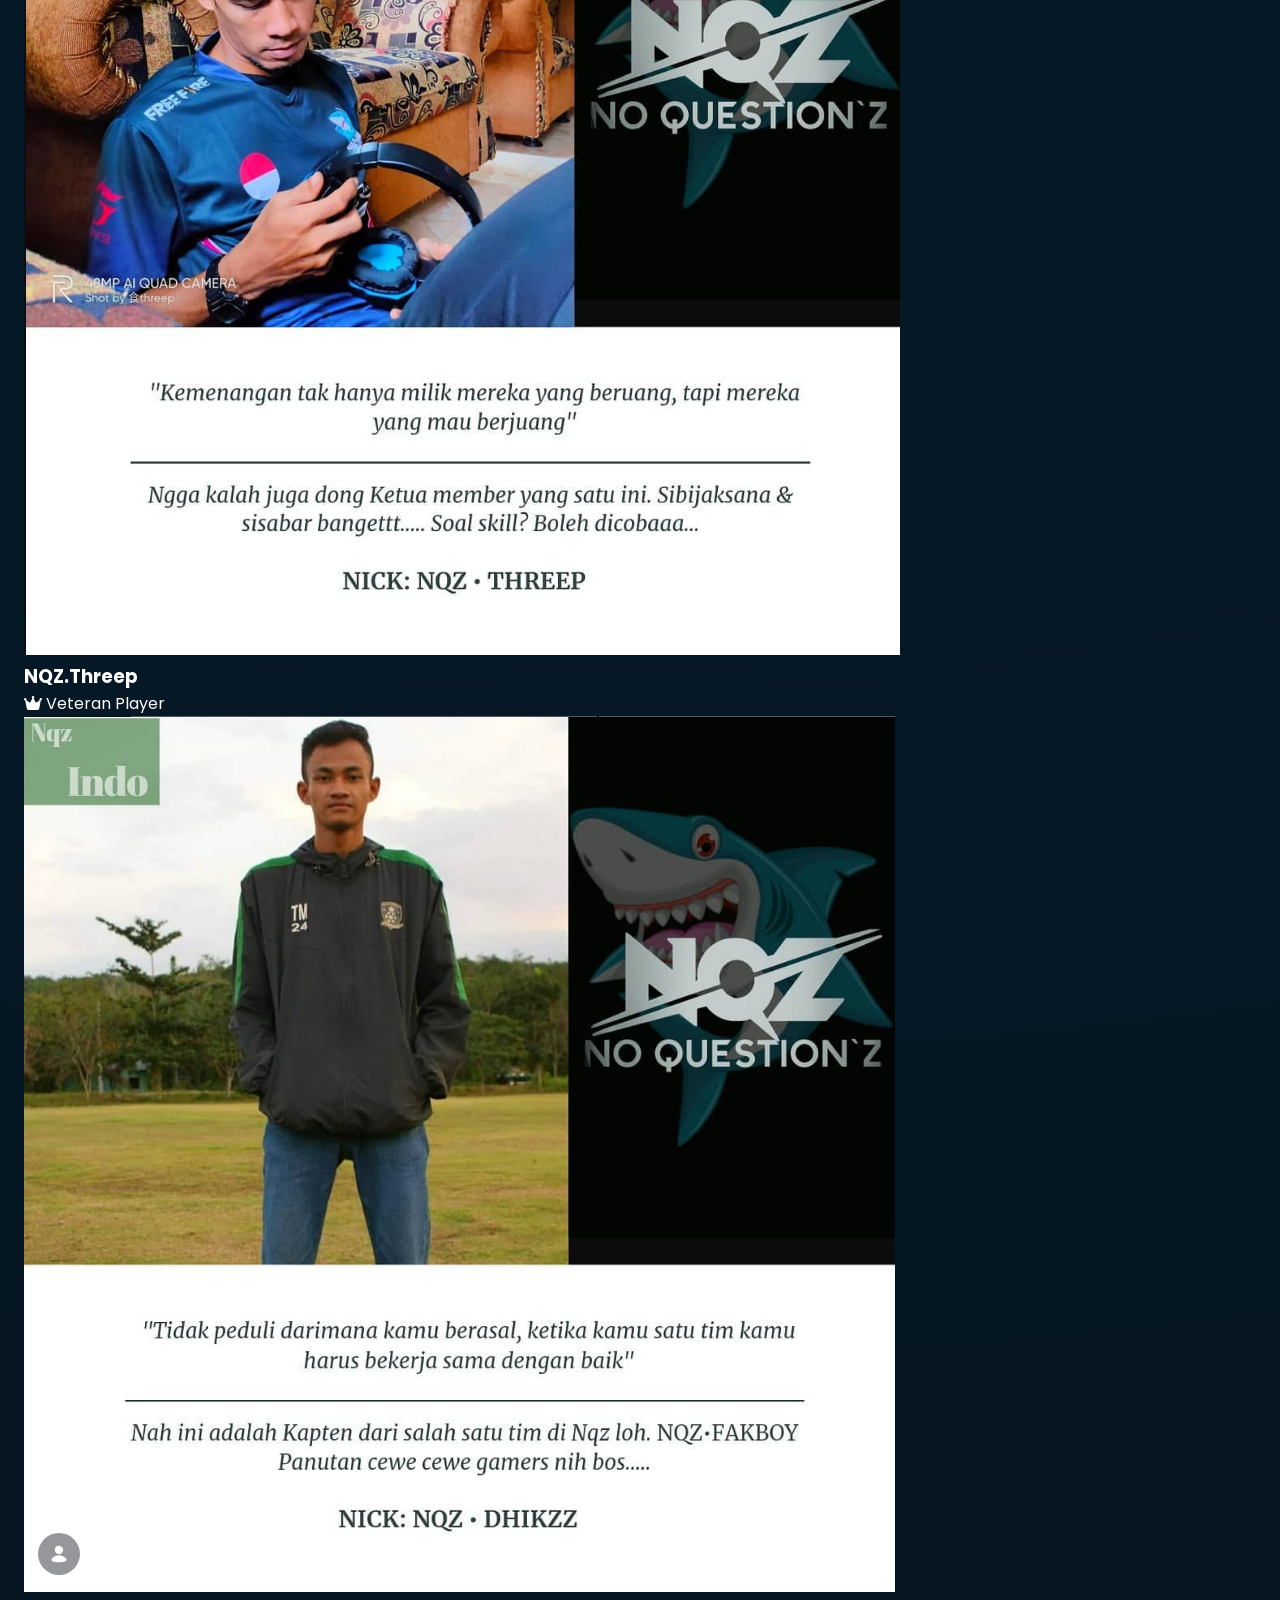
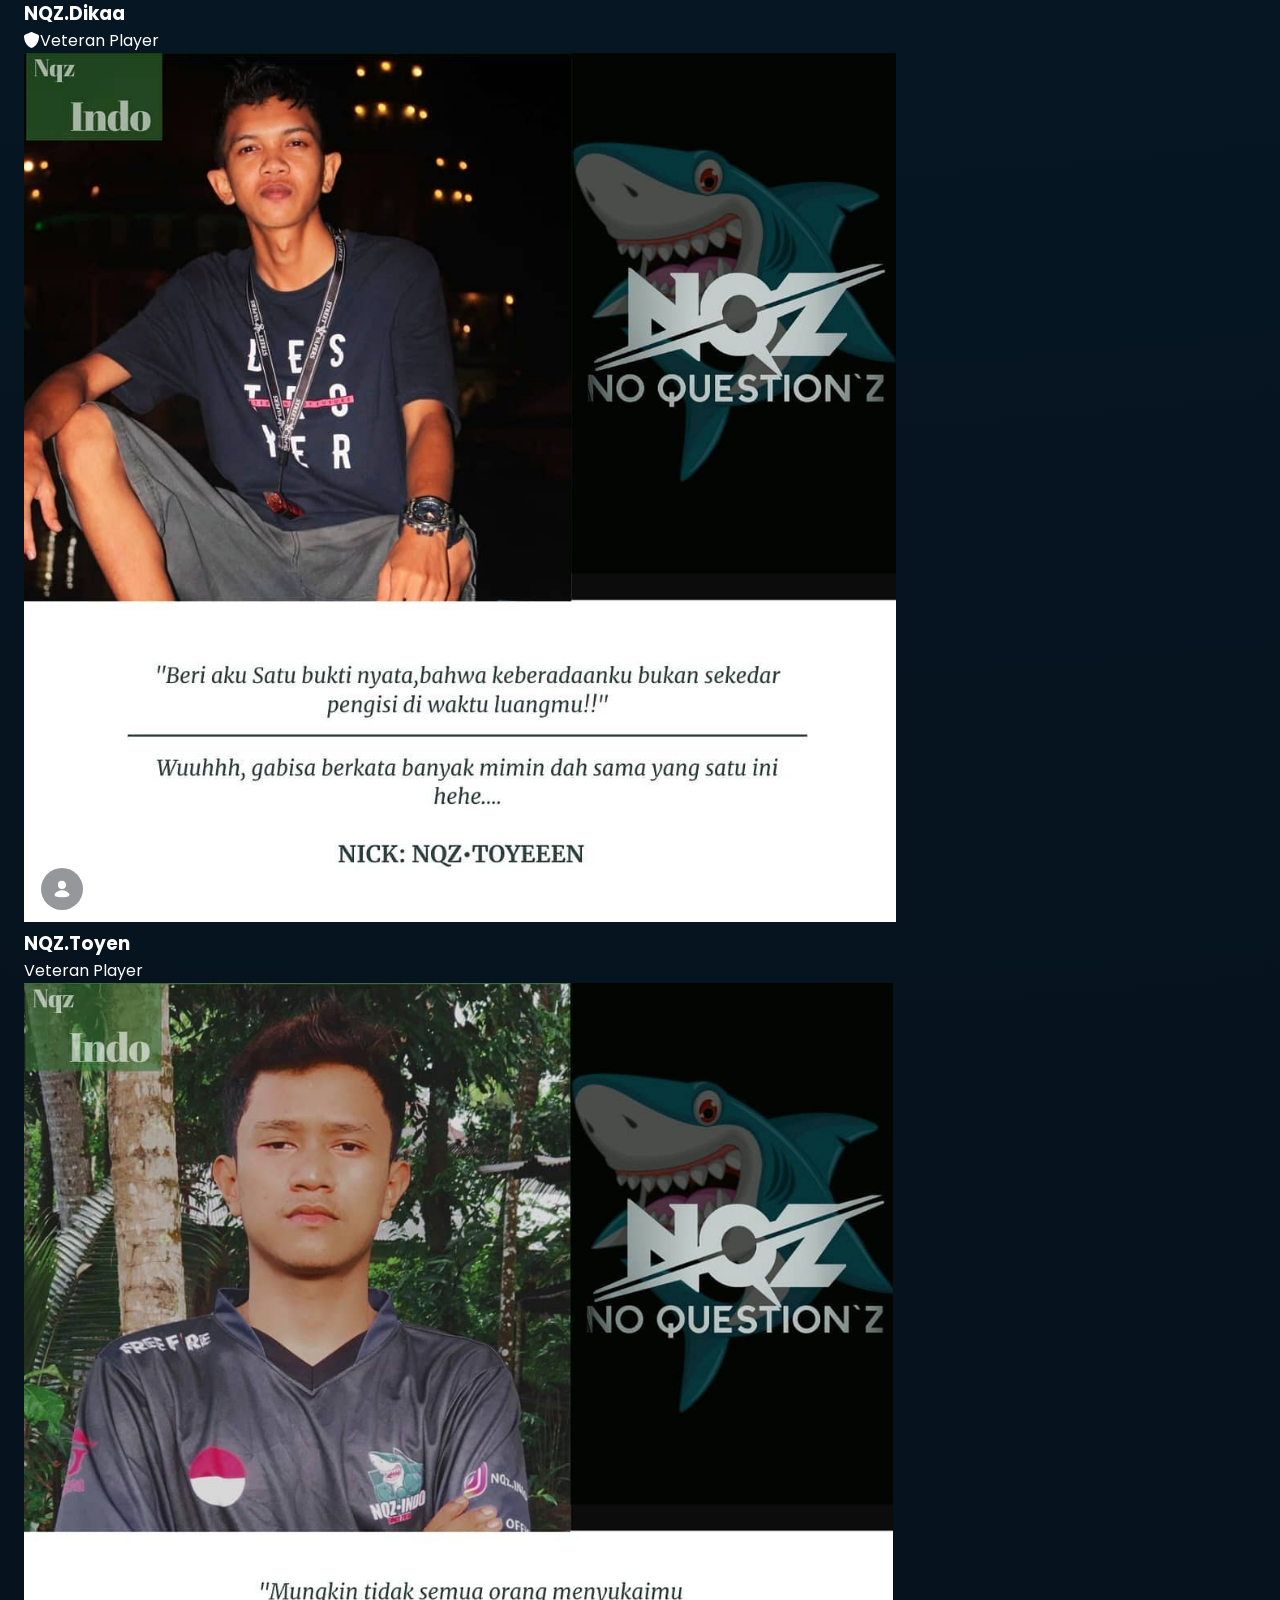
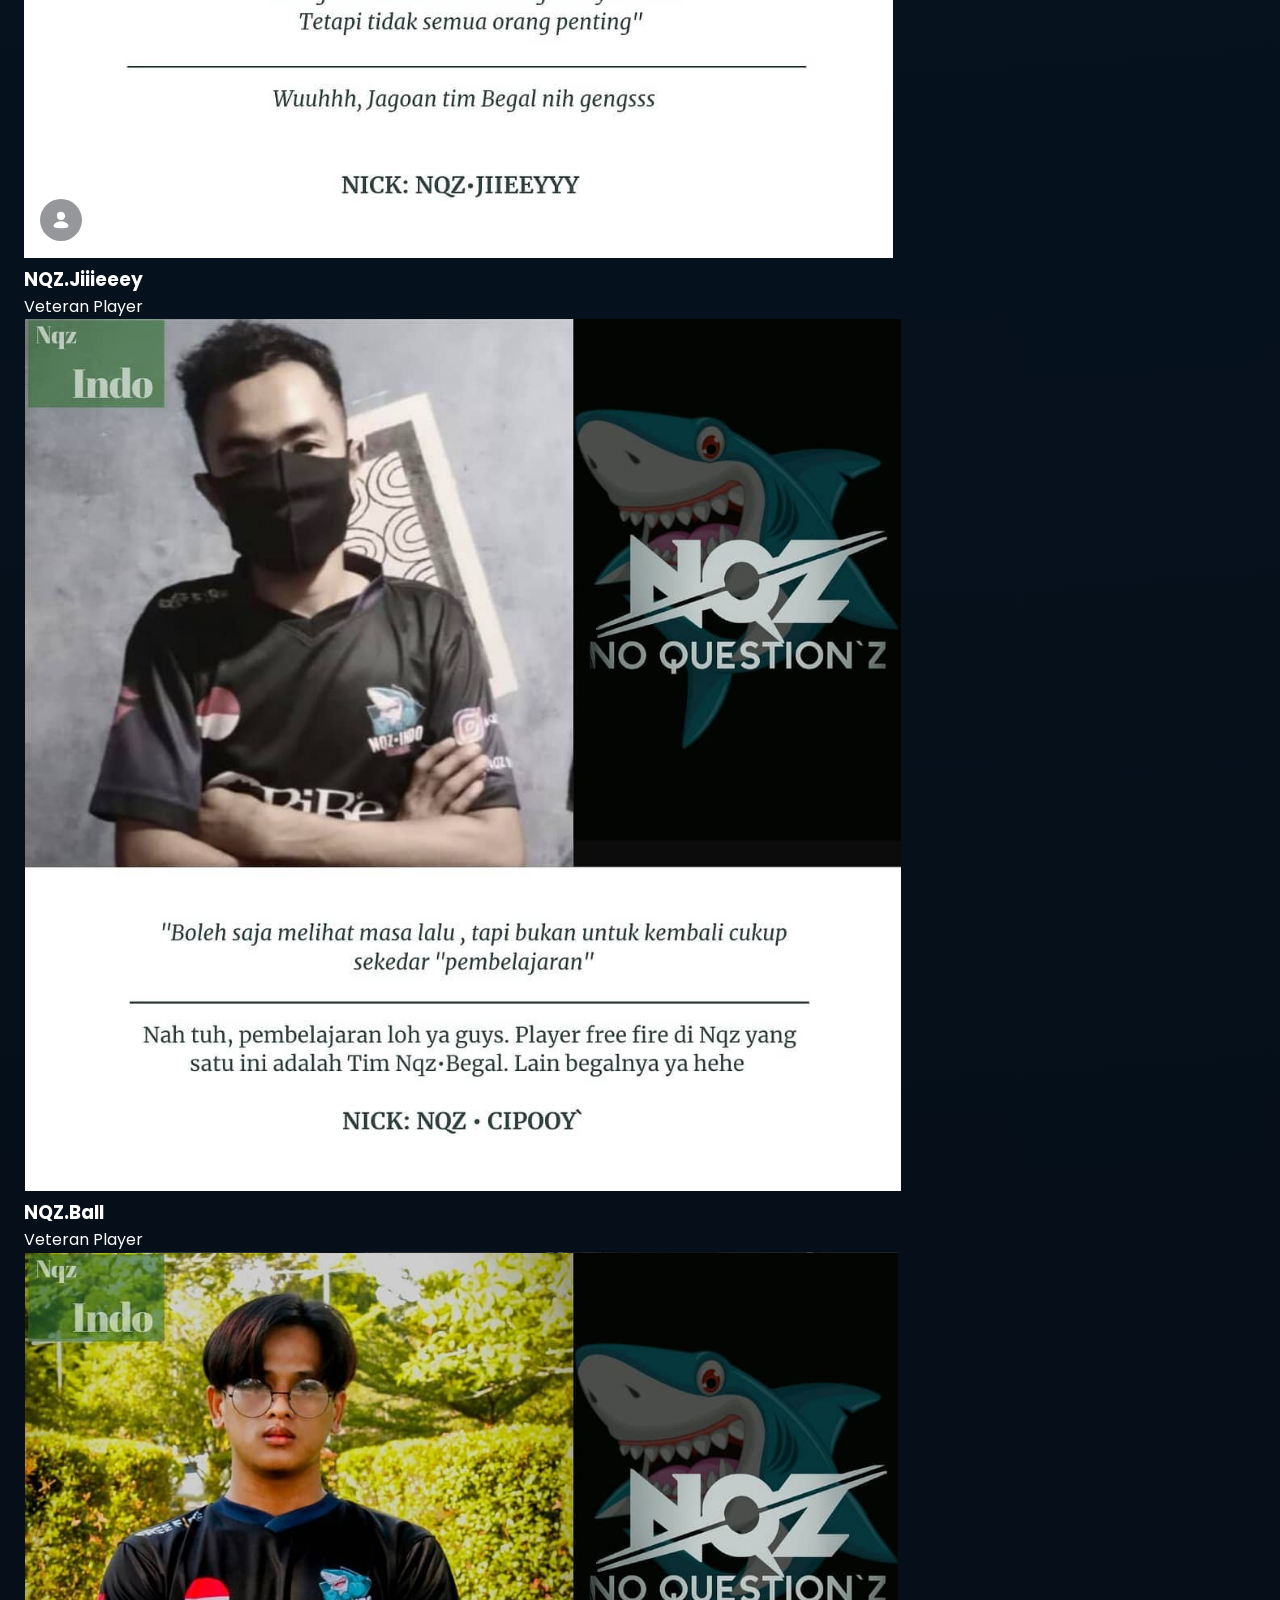
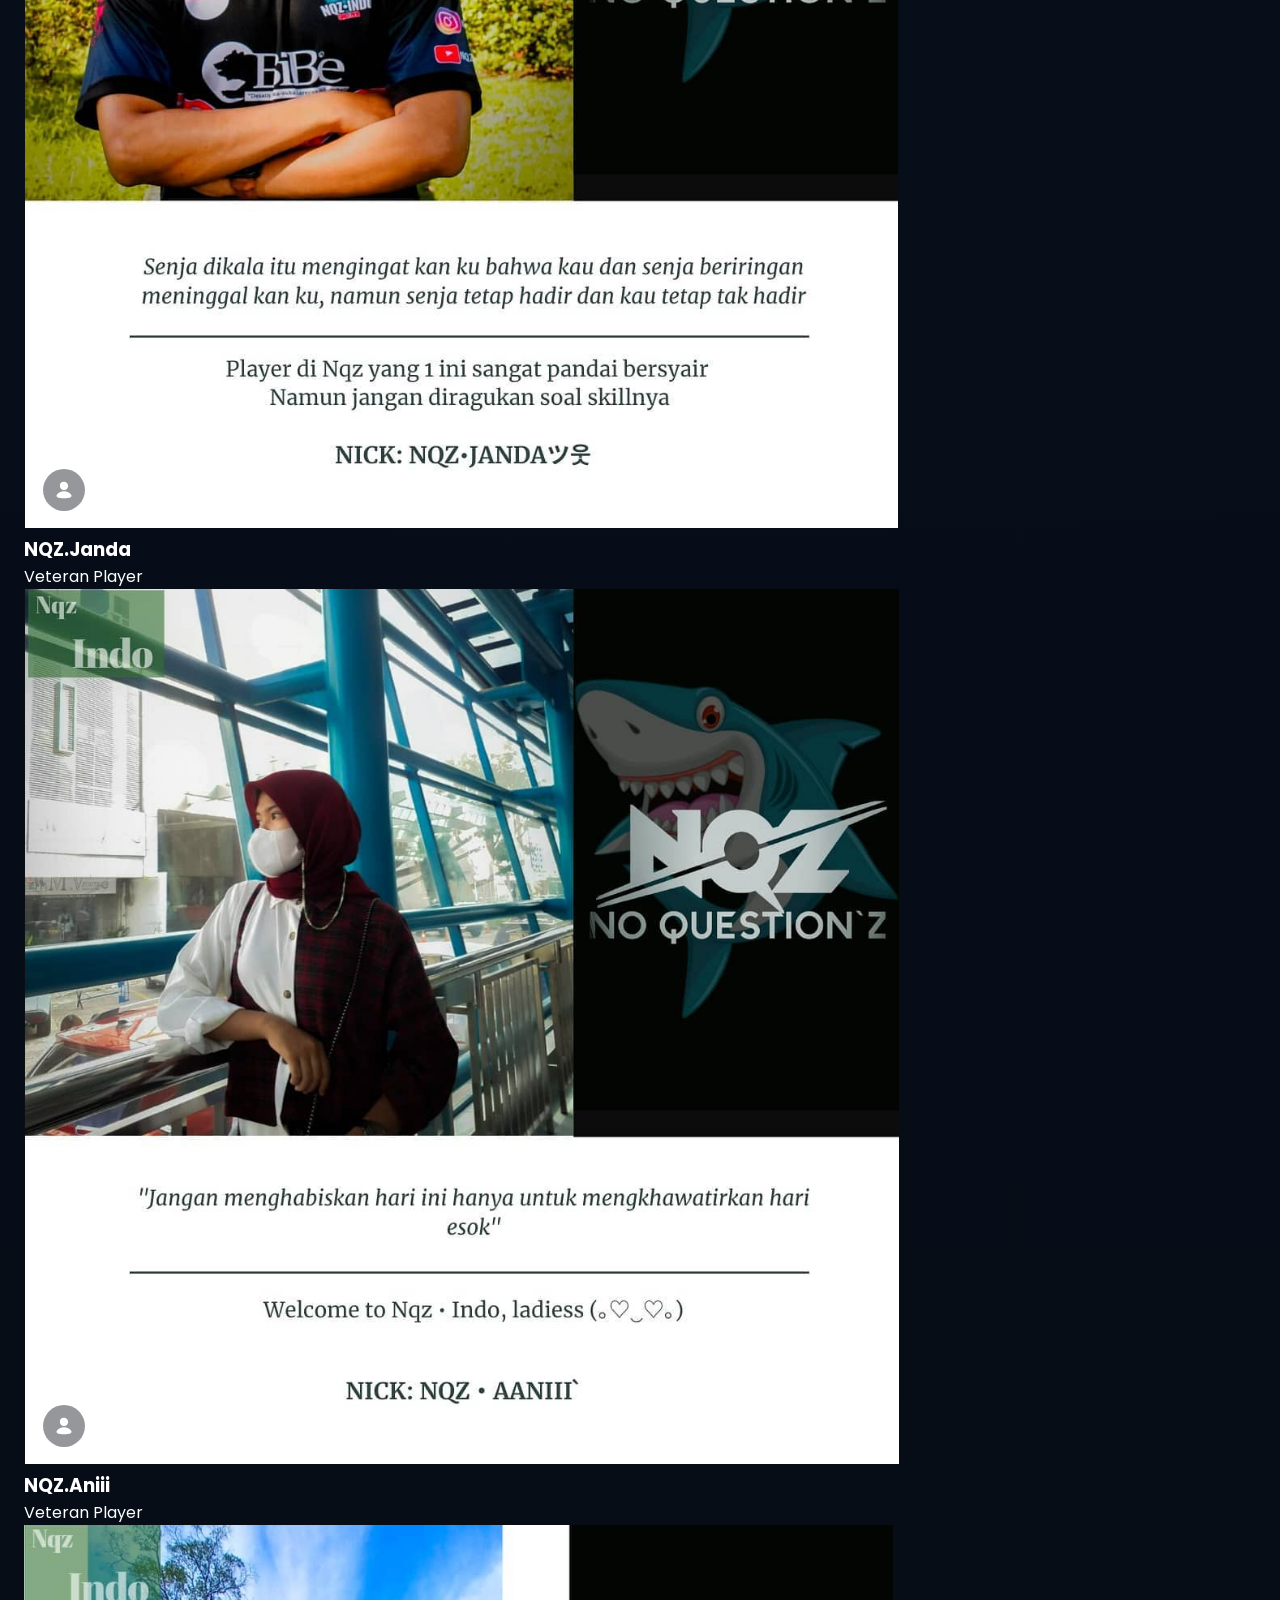
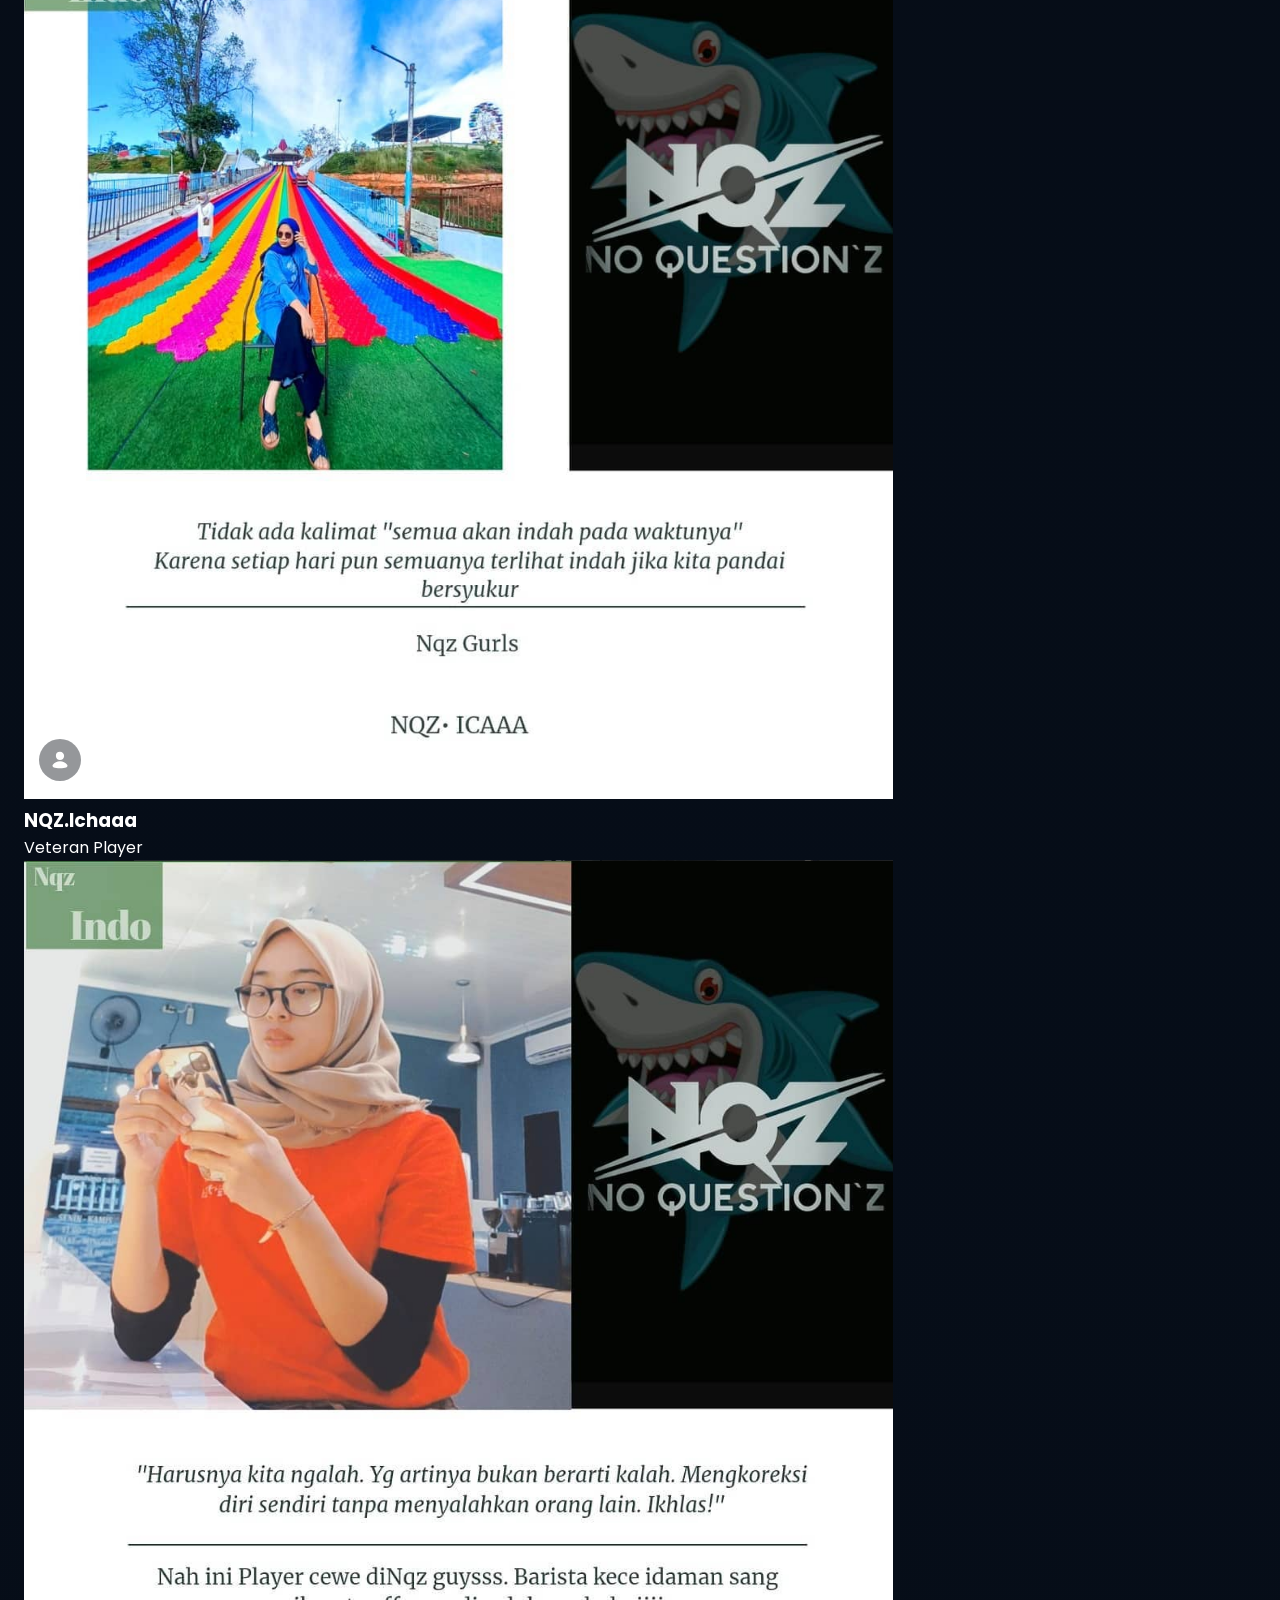
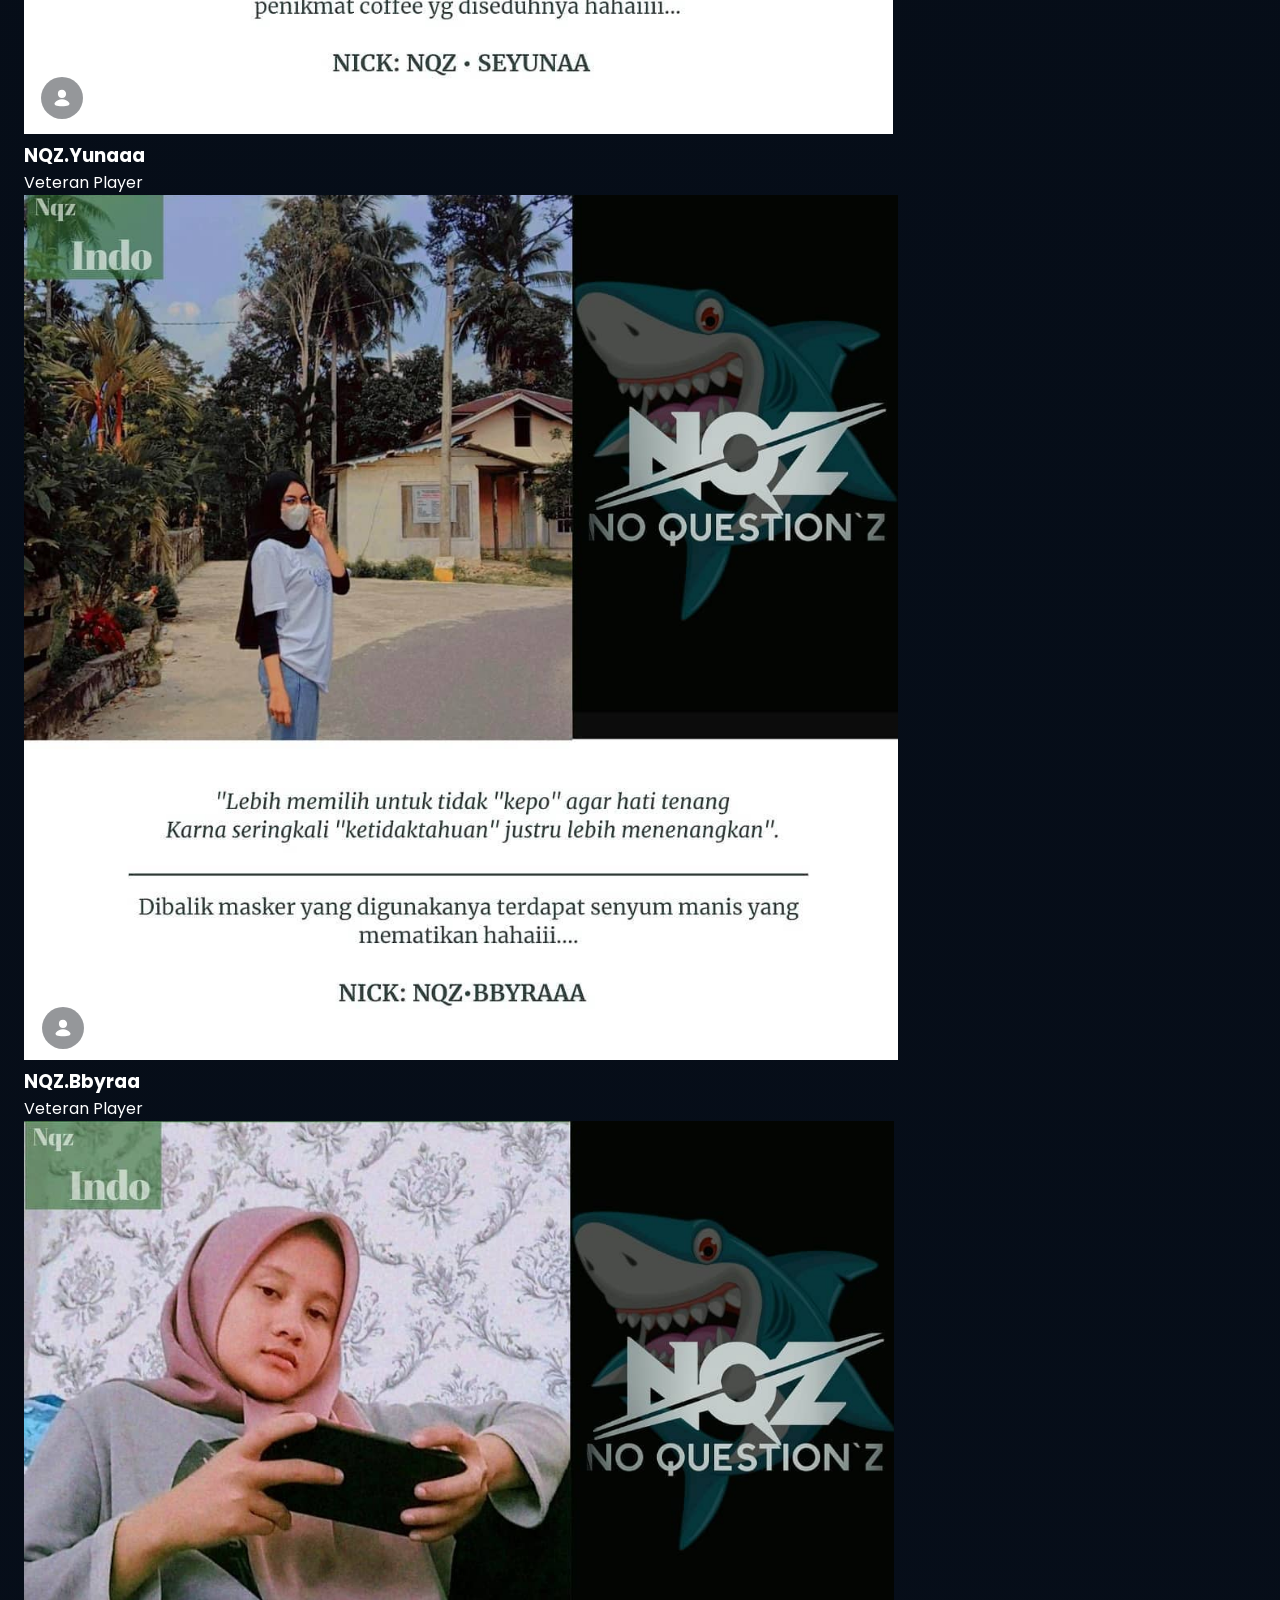
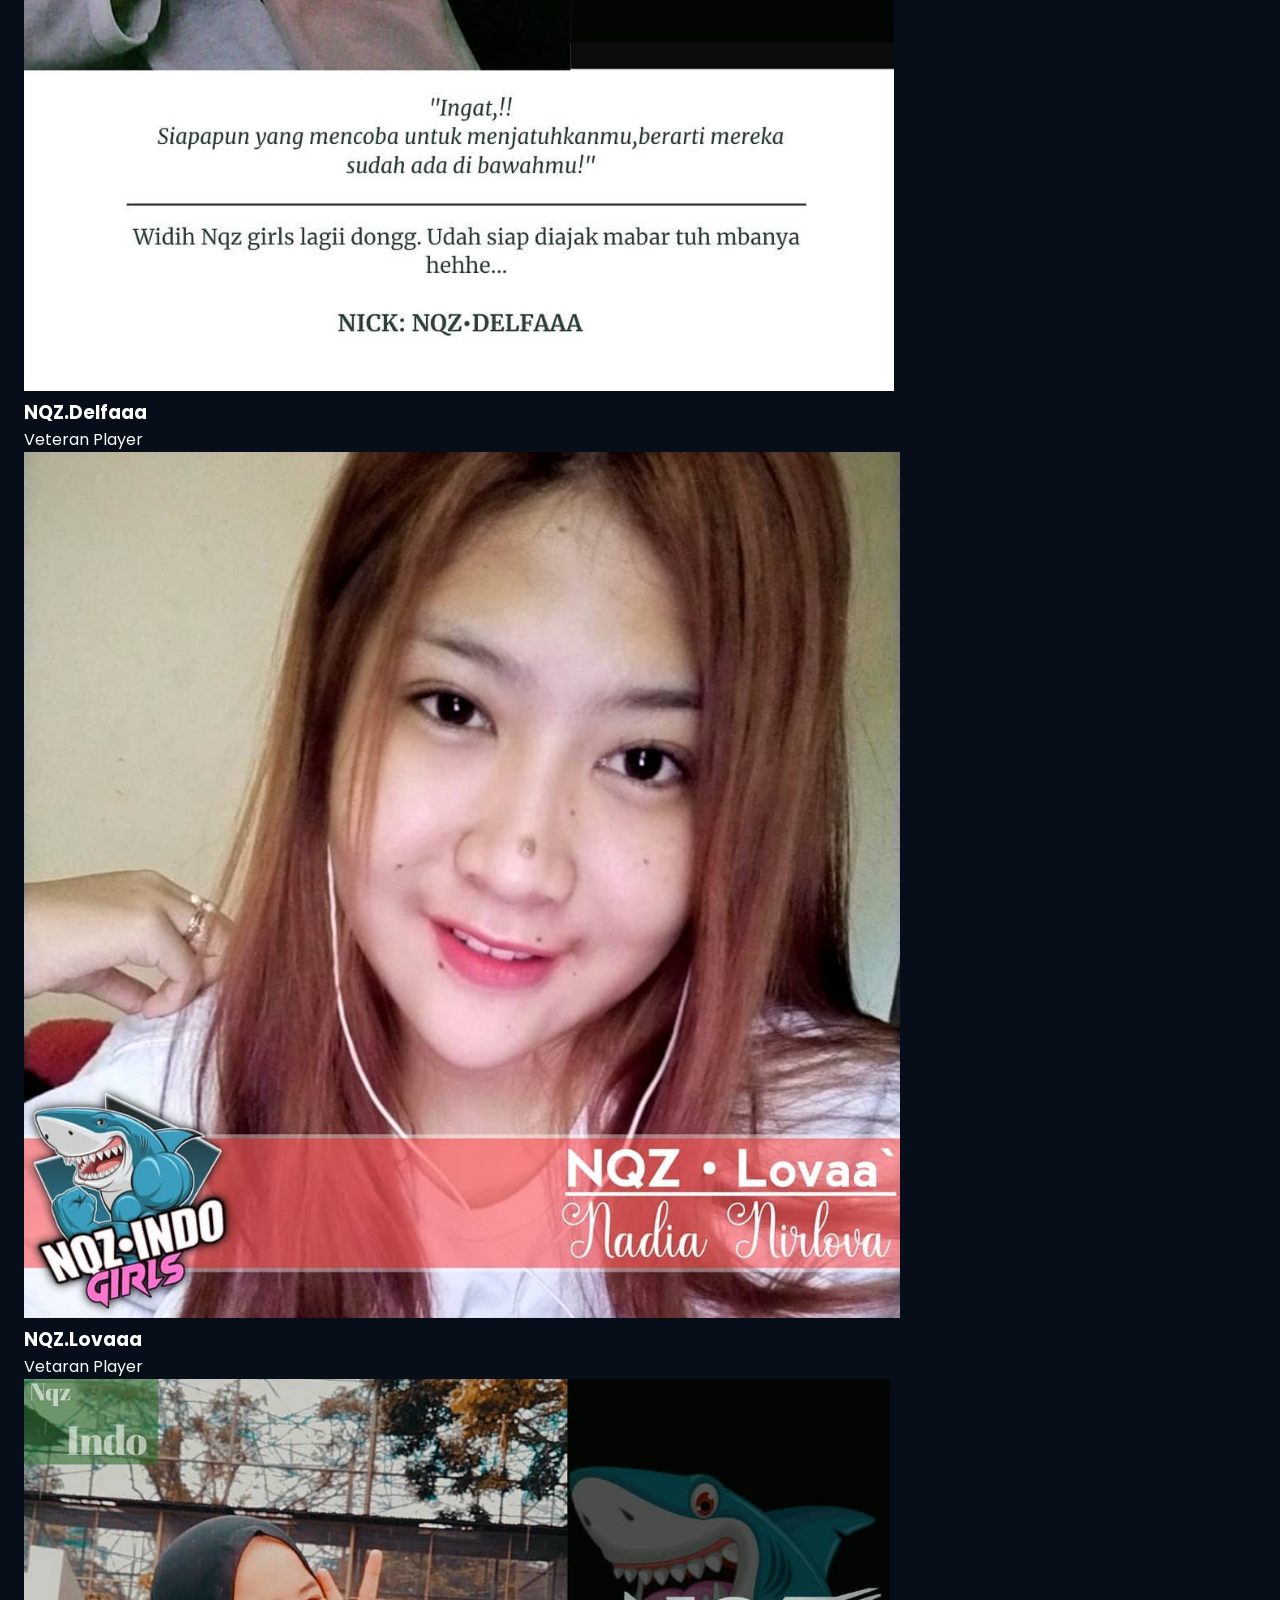
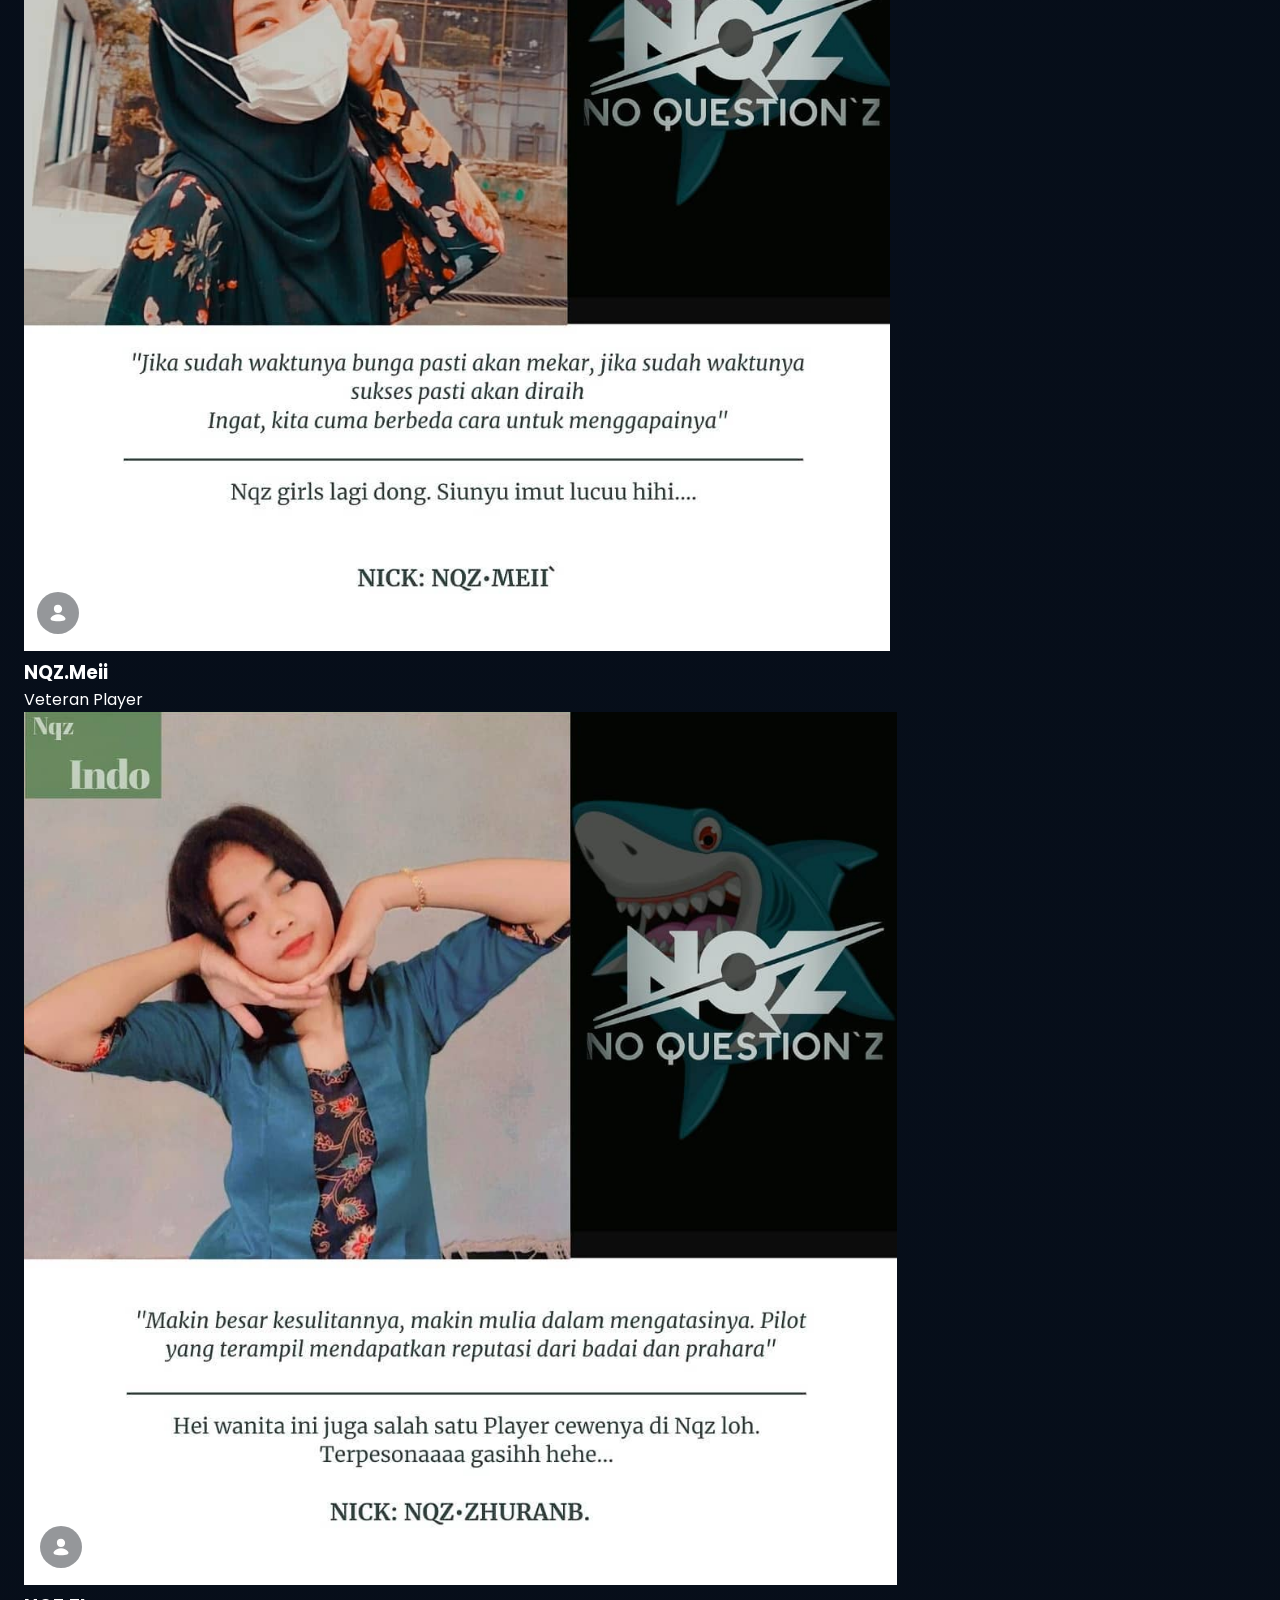
==== commit 702ae8e3: "Update index.html" ====
--- a/index.html
+++ b/index.html
@@ -249,14 +249,10 @@
           font-size: 1rem;
         }
       }
-
-     
-      
     </style>
   </head>
 
   <body>
-    
     <!-- ================= NAVBAR ================= -->
     <header class="header">
       <nav class="navbar container">
@@ -282,11 +278,28 @@
             </a>
           </li>
 
-          <li>
+          <li class="nav-item dropdown">
             <a href="#teams" class="nav-link">
               <i class="fa-solid fa-shield-halved"></i>
               Teams
+              <i class="fa-solid fa-angle-down dropdown-icon"></i>
             </a>
+
+            <ul class="dropdown-menu">
+              <li>
+                <a href="#teams" class="dropdown-link">
+                  <i class="fa-solid fa-users"></i>
+                  Current Teams
+                </a>
+              </li>
+
+              <li>
+                <a href="#oldteams" class="dropdown-link">
+                  <i class="fa-solid fa-clock-rotate-left"></i>
+                  Old Teams
+                </a>
+              </li>
+            </ul>
           </li>
 
           <li>
@@ -530,7 +543,7 @@
           </div>
 
           <div class="team-card">
-             <img src="members/NQZ.Irpan.jpeg" alt="Member" />
+            <img src="members/NQZ.Irpan.jpeg" alt="Member" />
 
             <div class="team-overlay">
               <small>Elder</small>
@@ -574,7 +587,7 @@
           </div>
 
           <div class="team-card hidden-card">
-             <img src="members/NQZ.Dikaa.jpeg" alt="Member" />
+            <img src="members/NQZ.Dikaa.jpeg" alt="Member" />
 
             <div class="team-overlay">
               <h3>NQZ.Dika</h3>
@@ -614,7 +627,7 @@
           </div>
 
           <div class="team-card hidden-card">
-           <img src="members/NQZ.Jiiieeey.jpeg" alt="Member" />
+            <img src="members/NQZ.Jiiieeey.jpeg" alt="Member" />
 
             <div class="team-overlay">
               <h3>NQZ.Jiiieeey</h3>
@@ -633,6 +646,260 @@
         </div>
       </div>
     </section>
+
+    <!-- Old Teams -->
+    <section class="oldteams-container" id="oldteams">
+      <div class="container">
+        <!-- HEADER -->
+        <div class="oldteams-header">
+          <span class="section-subtitle">
+            <i class="fa-solid fa-clock-rotate-left"></i>
+            NQZ INDO Legacy
+          </span>
+
+          <h2 class="section-title">Old <span>Teams Archive</span></h2>
+
+          <p class="oldteams-description">
+            Koleksi tim lama yang pernah menjadi bagian dari perjalanan NQZ
+            INDO.
+          </p>
+        </div>
+
+        <!-- SLIDER WRAPPER -->
+        <div class="oldteams-slider">
+          <!-- 1 -->
+          <div class="oldteam-card">
+            <img src="membersold/NQZ.TreepOLD.png" />
+            <div class="oldteam-overlay">
+              <h3>NQZ.Threep</h3>
+              <span><i class="fa-solid fa-crown"></i> Veteran Player</span>
+            </div>
+          </div>
+
+          <!-- 2 -->
+          <div class="oldteam-card">
+            <img src="membersold/NQZ.DikaaOLD.png" />
+            <div class="oldteam-overlay">
+              <h3>NQZ.Dikaa</h3>
+              <span><i class="fa-solid fa-shield"></i>Veteran Player </span>
+            </div>
+          </div>
+
+          <!-- 3 -->
+          <div class="oldteam-card">
+            <img src="membersold/NQZ.Toyen.png" />
+            <div class="oldteam-overlay">
+              <h3>NQZ.Toyen</h3>
+              <span>Veteran Player</span>
+            </div>
+          </div>
+
+          <!-- 4 -->
+          <div class="oldteam-card">
+            <img src="membersold/NQZ.JiiieeeyOLD.png" />
+            <div class="oldteam-overlay">
+              <h3>NQZ.Jiiieeey</h3>
+              <span>Veteran Player</span>
+            </div>
+          </div>
+
+          <!-- 5 -->
+          <div class="oldteam-card">
+            <img src="membersold/NQZ.Ball.png" />
+            <div class="oldteam-overlay">
+              <h3>NQZ.Ball</h3>
+              <span> Veteran Player</span>
+            </div>
+          </div>
+
+          <!-- 6 -->
+          <div class="oldteam-card">
+            <img src="membersold/NQZ.JandaOLD.png" />
+            <div class="oldteam-overlay">
+              <h3>NQZ.Janda</h3>
+              <span> Veteran Player</span>
+            </div>
+          </div>
+
+          <!-- 7 -->
+          <div class="oldteam-card">
+            <img src="membersold/NQZ.Aniii.png" />
+            <div class="oldteam-overlay">
+              <h3>NQZ.Aniii</h3>
+              <span> Veteran Player</span>
+            </div>
+          </div>
+
+          <!-- 8 -->
+          <div class="oldteam-card">
+            <img src="membersold/NQZ.Ichaaa.png" />
+            <div class="oldteam-overlay">
+              <h3>NQZ.Ichaaa</h3>
+              <span>Veteran Player</span>
+            </div>
+          </div>
+
+          <!-- 9 -->
+          <div class="oldteam-card">
+            <img src="membersold/NQZ.Yuna.png" />
+            <div class="oldteam-overlay">
+              <h3>NQZ.Yunaaa</h3>
+              <span>Veteran Player</span>
+            </div>
+          </div>
+
+          <!-- 10 -->
+          <div class="oldteam-card">
+            <img src="membersold/NQZ.BbyRaa.png" />
+            <div class="oldteam-overlay">
+              <h3>NQZ.Bbyraa</h3>
+              <span>Veteran Player</span>
+            </div>
+          </div>
+
+          <!-- 11 -->
+          <div class="oldteam-card">
+            <img src="membersold/NQZ.Delfaaa.png" />
+            <div class="oldteam-overlay">
+              <h3>NQZ.Delfaaa</h3>
+              <span>Veteran Player</span>
+            </div>
+          </div>
+
+          <!-- 12 -->
+          <div class="oldteam-card">
+            <img src="membersold/NQZ.Lova.png" />
+            <div class="oldteam-overlay">
+              <h3>NQZ.Lovaaa</h3>
+              <span>Vetaran Player</span>
+            </div>
+          </div>
+
+          <!-- 13 -->
+          <div class="oldteam-card">
+            <img src="membersold/NQZ.Meiii.png" />
+            <div class="oldteam-overlay">
+              <h3>NQZ.Meii</h3>
+              <span> Veteran Player</span>
+            </div>
+          </div>
+
+          <!-- 14 -->
+          <div class="oldteam-card">
+            <img src="membersold/NQZ.Zhuraa.png" />
+            <div class="oldteam-overlay">
+              <h3>NQZ.Zhuraa</h3>
+              <span> Veteran Player</span>
+            </div>
+          </div>
+
+          <!-- 15 -->
+          <div class="oldteam-card">
+            <img src="membersold/NQZ.Ciput.png" />
+            <div class="oldteam-overlay">
+              <h3>NQZ.Ciput</h3>
+              <span>Veteran Player</span>
+            </div>
+          </div>
+
+          <!-- 16 -->
+          <div class="oldteam-card">
+            <img src="membersold/NQZ.Ballz.png" />
+            <div class="oldteam-overlay">
+              <h3>NQZ.Ballz</h3>
+              <span> Veteran Player</span>
+            </div>
+          </div>
+
+          <!-- 17 -->
+          <div class="oldteam-card">
+            <img src="membersold/NQZ.Flean.png" />
+            <div class="oldteam-overlay">
+              <h3>NQZ.Flean</h3>
+              <span> Veteran Player</span>
+            </div>
+          </div>
+
+          <!-- 18 -->
+          <div class="oldteam-card">
+            <img src="membersold/NQZ.Gaa.png" />
+            <div class="oldteam-overlay">
+              <h3>NQZ.Gaa</h3>
+              <span>Veteran Player</span>
+            </div>
+          </div>
+
+          <!-- 19 -->
+          <div class="oldteam-card">
+            <img src="membersold/NQZ.Raazz.png" />
+            <div class="oldteam-overlay">
+              <h3>NQZ.Raazz</h3>
+              <span>Veteran Player</span>
+            </div>
+          </div>
+
+          <!-- 20 -->
+          <div class="oldteam-card">
+            <img src="membersold/NQZ.Li.png" />
+            <div class="oldteam-overlay">
+              <h3>NQZ.Li</h3>
+              <span>Veteran Player</span>
+            </div>
+          </div>
+
+          <!-- 21 -->
+          <div class="oldteam-card">
+            <img src="membersold/NQZ.Lohay.png" />
+            <div class="oldteam-overlay">
+              <h3>NQZ.Lohay</h3>
+              <span> Veteran Player</span>
+            </div>
+          </div>
+
+          <!-- 22 -->
+          <div class="oldteam-card">
+            <img src="membersold/NQZ.Ares.png" />
+            <div class="oldteam-overlay">
+              <h3>NQZ.Aress</h3>
+              <span> Veteran Player</span>
+            </div>
+          </div>
+
+          <!-- 23 -->
+          <div class="oldteam-card">
+            <img src="membersold/NQZ.CR7.png" />
+            <div class="oldteam-overlay">
+              <h3>NQZ.CR7</h3>
+              <span> Veteran Player</span>
+            </div>
+          </div>
+        </div>
+      </div>
+    </section>
+
+    <!-- ================= OLD TEAMS LIGHTBOX ================= -->
+    <div class="oldteam-lightbox" id="oldteamLightbox">
+      <span class="lightbox-close" id="closeLightbox">
+        <i class="fa-solid fa-xmark"></i>
+      </span>
+
+      <button class="lightbox-btn prev" id="oldPrevBtn">
+        <i class="fa-solid fa-chevron-left"></i>
+      </button>
+
+      <div class="lightbox-content">
+        <img src="" id="lightboxImg" alt="Preview" />
+
+        <div class="lightbox-info">
+          <h3 id="lightboxName">Name</h3>
+          <span id="lightboxRole">Role</span>
+        </div>
+      </div>
+
+      <button class="lightbox-btn next" id="oldNextBtn">
+        <i class="fa-solid fa-chevron-right"></i>
+      </button>
+    </div>
 
     <!-- ================= TOURNAMENT ================= -->
     <section class="tournament-container" id="tournamen">
@@ -838,10 +1105,9 @@
           <!-- ITEM -->
           <div class="gallery-card">
             <img src="images/TeamX.png" alt="Gallery" />
-           
 
             <div class="gallery-overlay">
-               <span>Junior Squad</span>
+              <span>Junior Squad</span>
               <h3>Team X</h3>
             </div>
           </div>
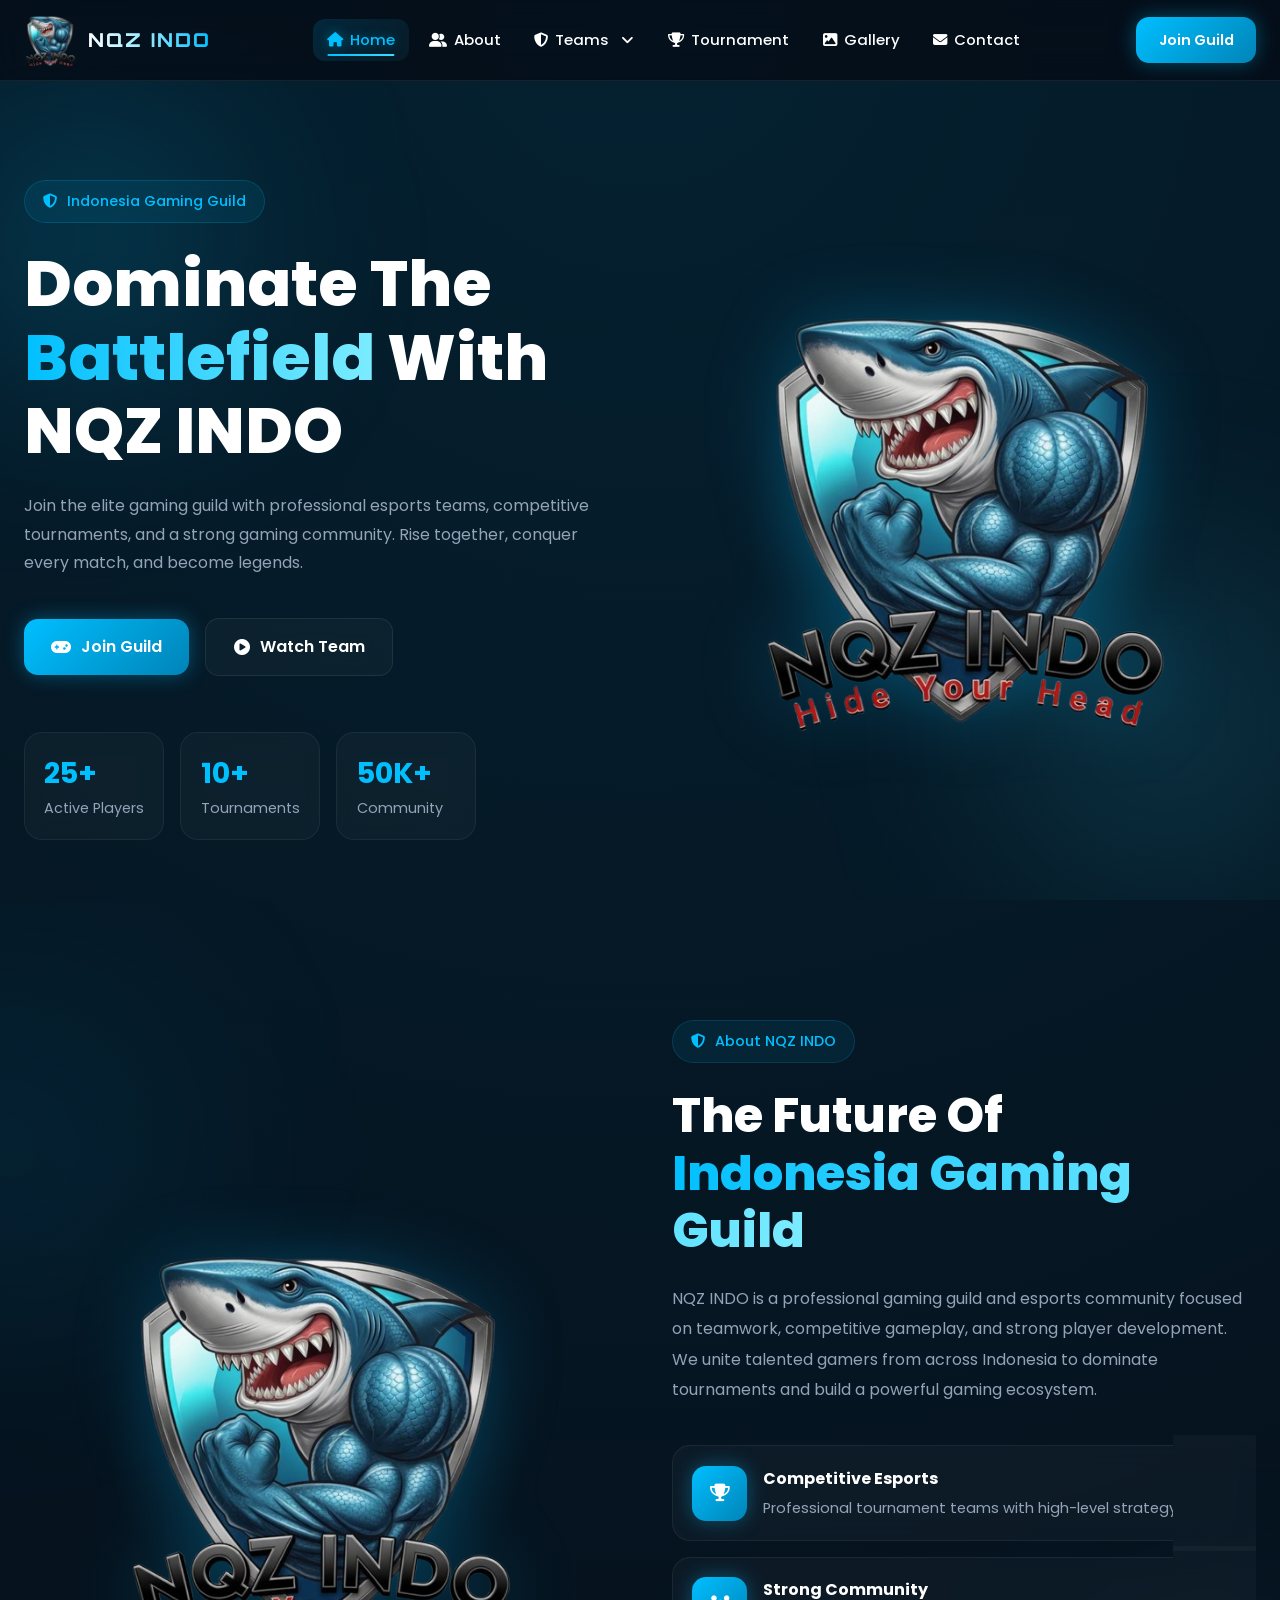
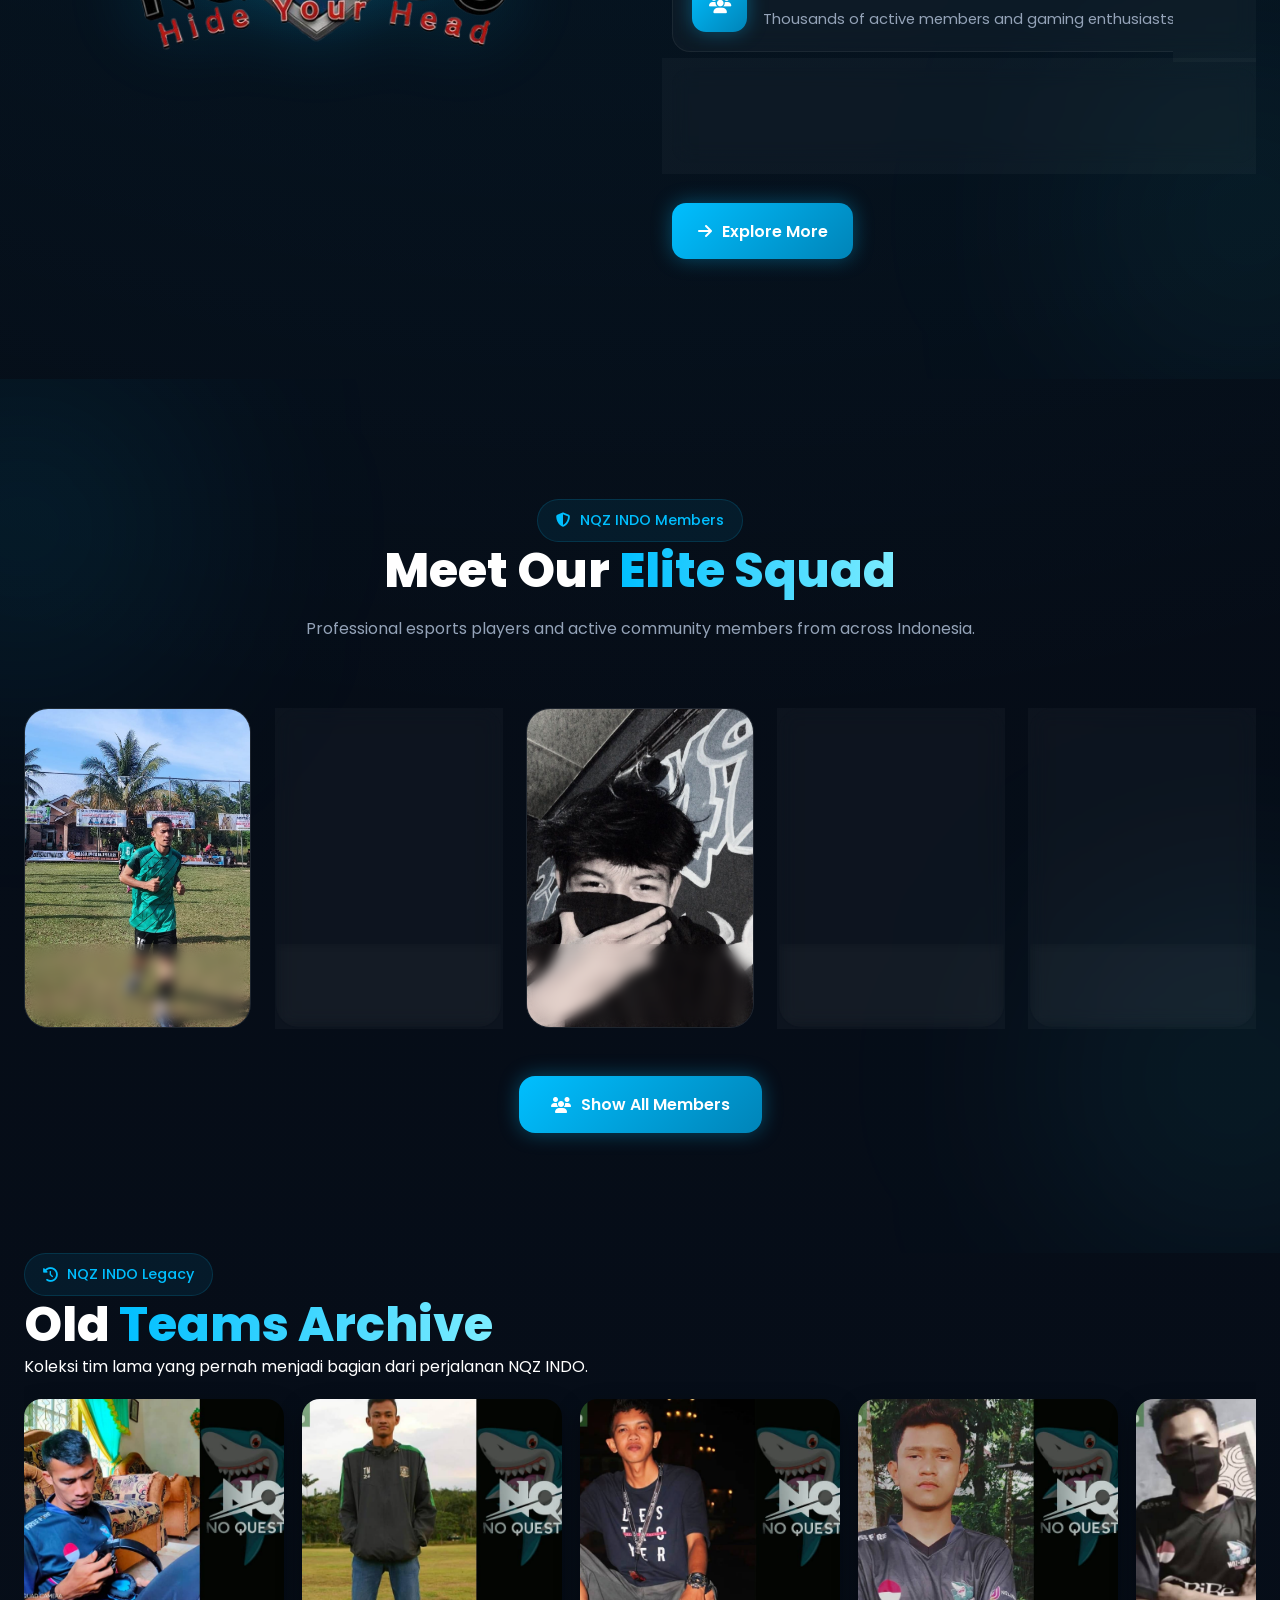
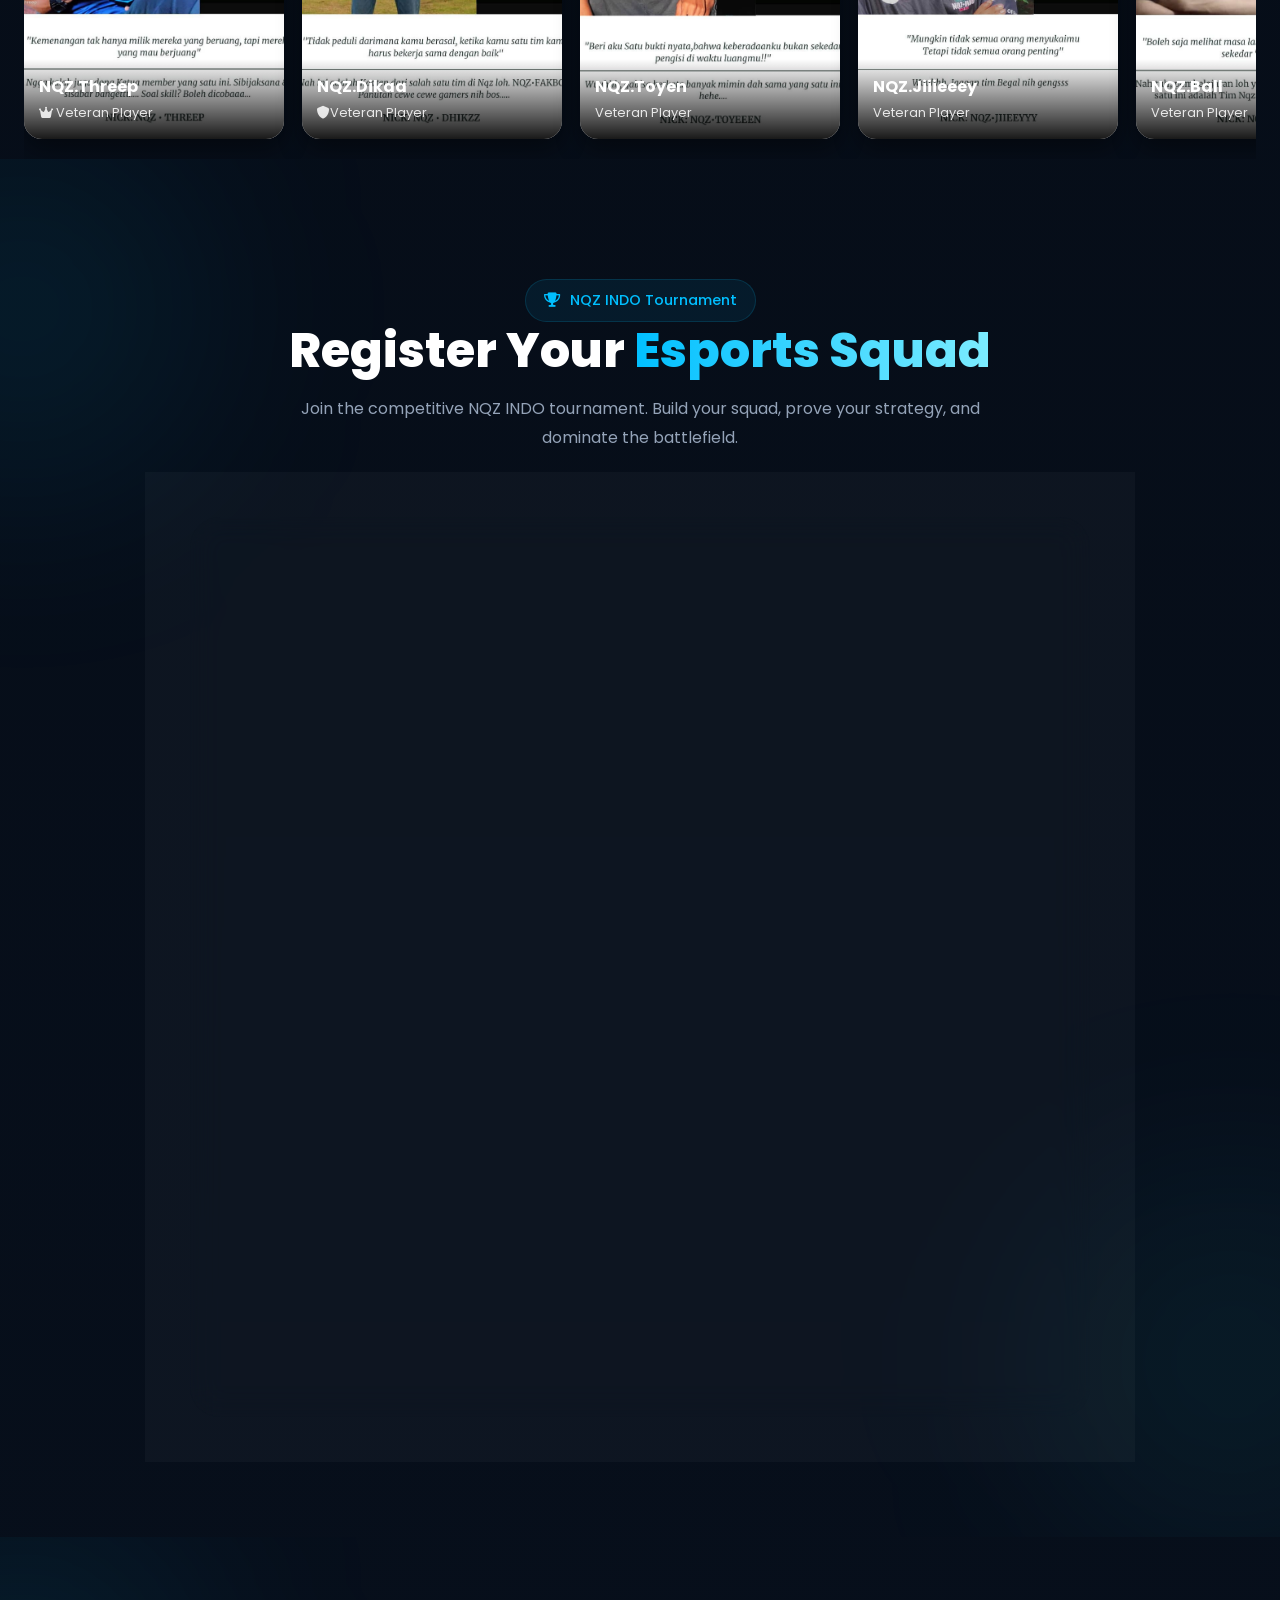
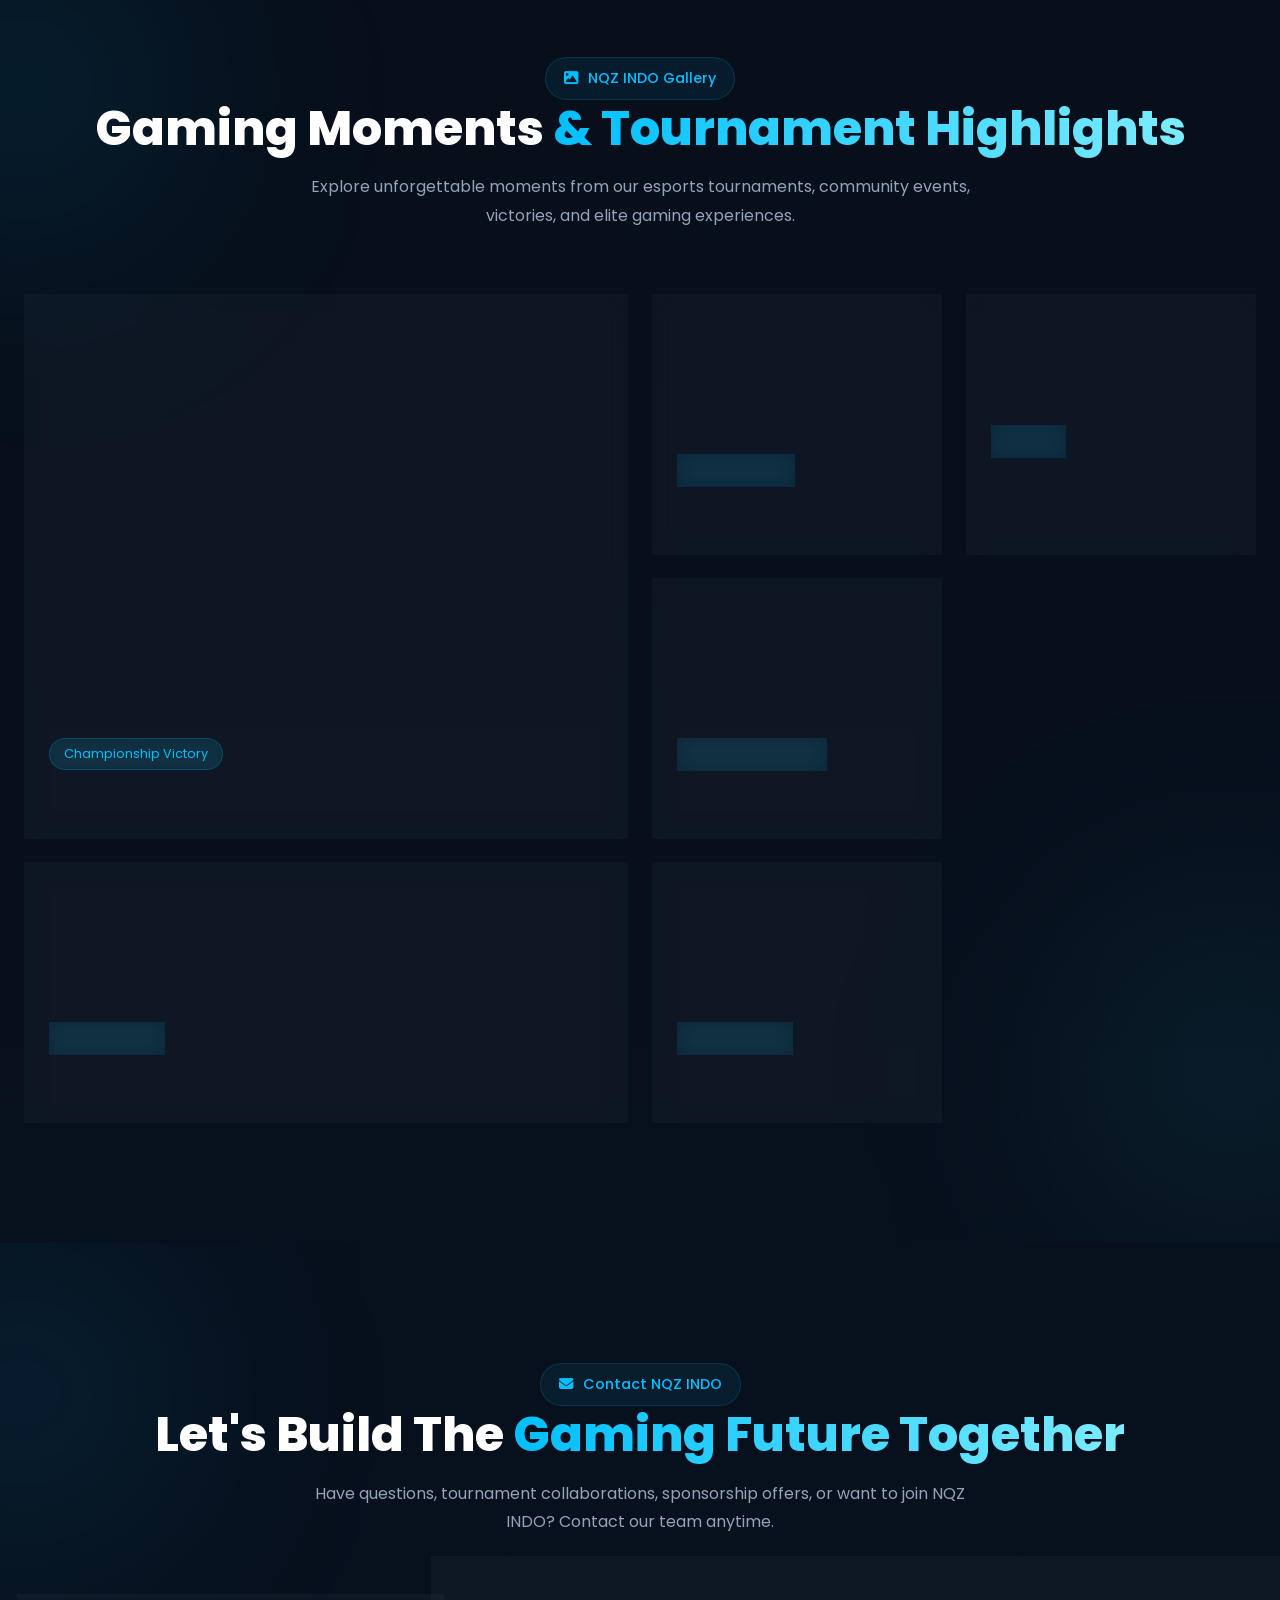
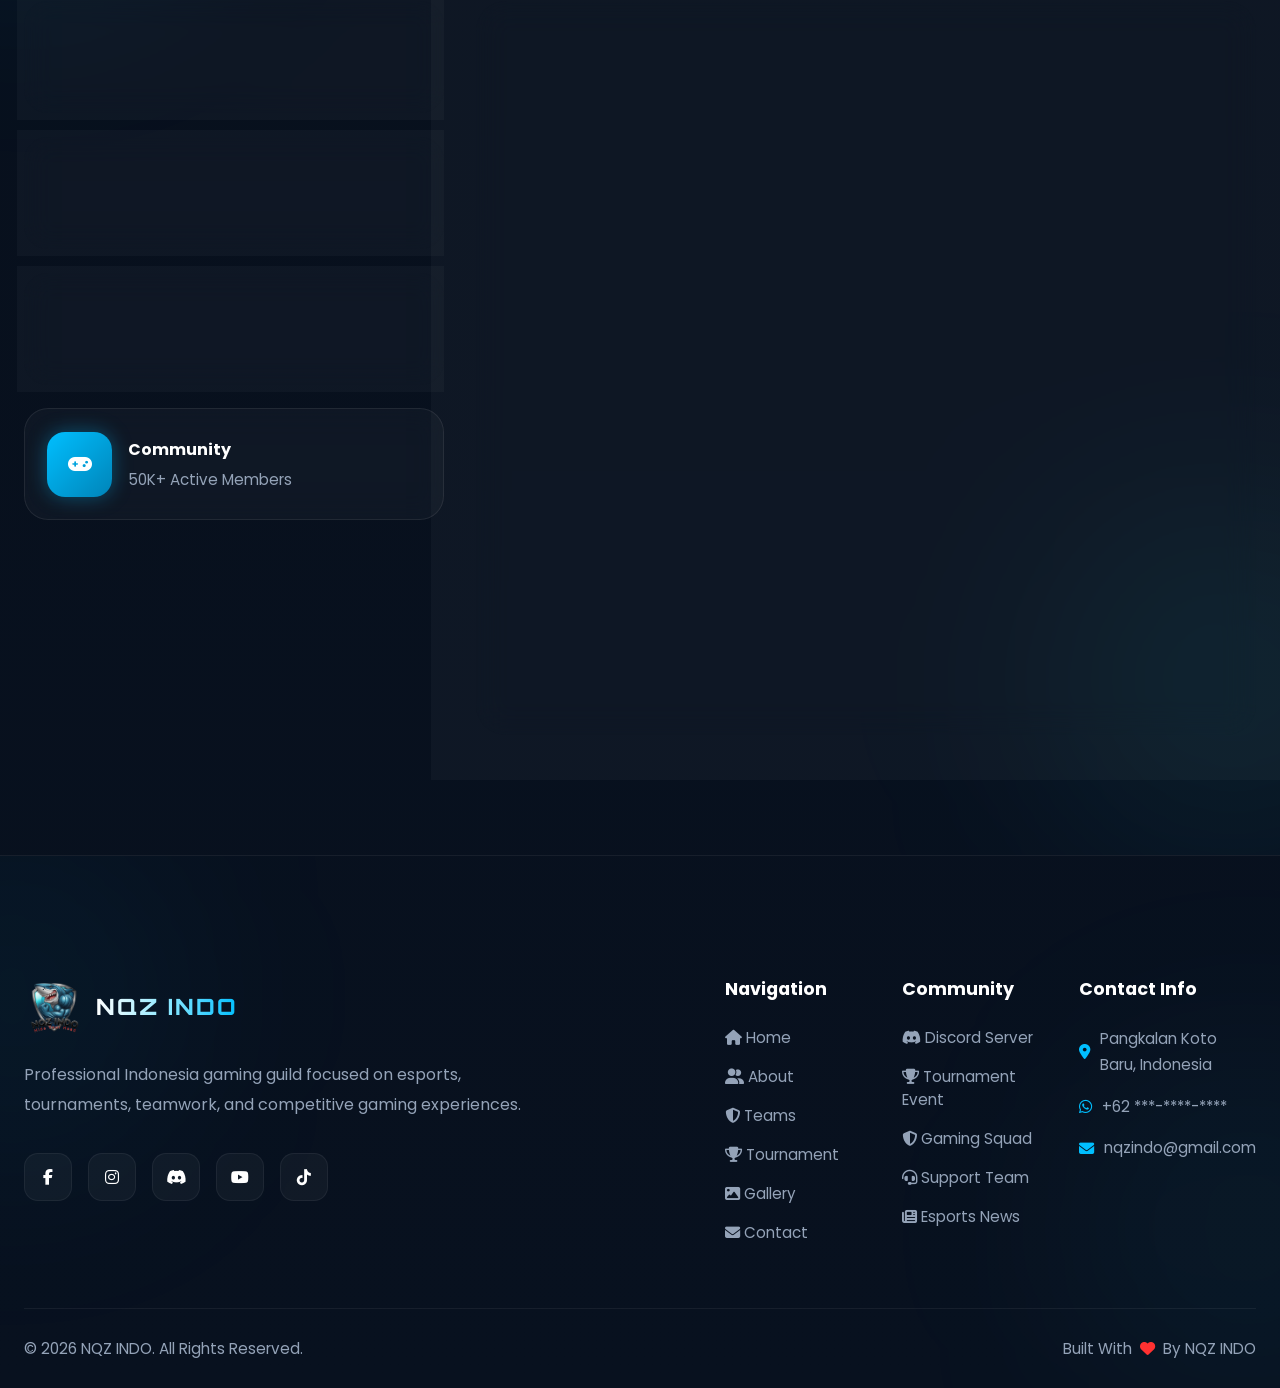
==== commit 77054952: "Update index.html" ====
--- a/index.html
+++ b/index.html
@@ -279,7 +279,7 @@
           </li>
 
           <li class="nav-item dropdown">
-            <a href="#teams" class="nav-link">
+            <a href="#teams" class="nav-link dropdown-toggle">
               <i class="fa-solid fa-shield-halved"></i>
               Teams
               <i class="fa-solid fa-angle-down dropdown-icon"></i>
--- a/styles.css
+++ b/styles.css
@@ -181,6 +181,78 @@
   z-index: -1;
 }
 
+/* ================= DROPDOWN ================= */
+.nav-item {
+  position: relative;
+}
+
+.dropdown-menu {
+  position: absolute;
+  top: 100%;
+  left: 0;
+
+  background: #0f172a;
+  border-radius: 10px;
+
+  min-width: 180px;
+
+  opacity: 0;
+  visibility: hidden;
+  transform: translateY(10px);
+
+  transition: 0.3s ease;
+
+  box-shadow: 0 10px 30px rgba(0,0,0,0.3);
+  z-index: 999;
+}
+
+.nav-item:hover .dropdown-menu {
+  opacity: 1;
+  visibility: visible;
+  transform: translateY(0);
+}
+
+.dropdown-menu li {
+  list-style: none;
+}
+
+.dropdown-link {
+  display: block;
+  padding: 12px 15px;
+  color: #fff;
+  font-size: 0.9rem;
+  transition: 0.3s;
+  text-decoration: none;
+}
+
+.dropdown-link:hover {
+  background: rgba(0, 191, 255, 0.2);
+  color: #00bfff;
+}
+
+/* ICON ROTATE */
+.dropdown-icon {
+  margin-left: 5px;
+  font-size: 0.8rem;
+}
+
+@media screen and (max-width: 900px) {
+  .dropdown-menu {
+    position: static;
+    opacity: 1;
+    visibility: visible;
+    transform: none;
+
+    display: none;
+    box-shadow: none;
+    background: transparent;
+  }
+
+  .dropdown-menu.active {
+    display: block;
+  }
+}
+
 /* ACTIVE LINE */
 .nav-link::after {
   content: "";
@@ -2558,3 +2630,186 @@
     font-size: 0.9rem;
   }
 }
+
+/* Old Teams */
+.oldteams-slider{
+  display: flex;
+  gap: 18px;
+  overflow-x: auto;
+  padding: 20px 10px;
+  scroll-snap-type: x mandatory;
+  scroll-behavior: smooth;
+}
+
+.oldteams-slider::-webkit-scrollbar{
+  display: none;
+}
+
+/* CARD */
+.oldteam-card{
+  min-width: 220px;
+  height: 300px;
+  border-radius: 18px;
+  overflow: hidden;
+  position: relative;
+  scroll-snap-align: start;
+  cursor: pointer;
+  box-shadow: 0 10px 25px rgba(0,0,0,0.4);
+  transition: 0.3s;
+}
+
+.oldteam-card img{
+  width: 100%;
+  height: 100%;
+  object-fit: cover;
+  transform: scale(1.05);
+  transition: 0.4s;
+}
+
+.oldteam-card:hover img{
+  transform: scale(1.15);
+}
+
+/* OVERLAY */
+.oldteam-overlay{
+  position: absolute;
+  bottom: 0;
+  width: 100%;
+  padding: 15px;
+  background: linear-gradient(to top, rgba(0,0,0,0.9), transparent);
+  color: #fff;
+}
+
+.oldteam-overlay h3{
+  font-size: 1rem;
+  font-weight: 700;
+}
+
+.oldteam-overlay span{
+  font-size: 0.8rem;
+  opacity: 0.85;
+}
+
+/* DESKTOP */
+@media (min-width: 900px){
+  .oldteam-card{
+    min-width: 260px;
+    height: 340px;
+  }
+}
+
+/* MOBILE SWIPE ENHANCEMENT */
+@media (max-width: 768px){
+  .oldteam-card{
+    min-width: 180px;
+    height: 260px;
+  }
+}
+
+/* ================= LIGHTBOX ================= */
+.oldteam-lightbox{
+  position: fixed;
+  inset: 0;
+  background: rgba(0,0,0,0.92);
+  display: flex;
+  align-items: center;
+  justify-content: center;
+  opacity: 0;
+  visibility: hidden;
+  transition: 0.3s ease;
+  z-index: 99999;
+}
+
+.oldteam-lightbox.show{
+  opacity: 1;
+  visibility: visible;
+}
+
+/* IMAGE */
+.lightbox-content{
+  position: relative;
+  max-width: 800px;
+  width: 90%;
+  animation: zoomIn 0.3s ease;
+}
+
+.lightbox-content img{
+  width: 100%;
+  border-radius: 20px;
+  box-shadow: 0 20px 60px rgba(0,0,0,0.6);
+}
+
+/* INFO */
+.lightbox-info{
+  position: absolute;
+  bottom: 0;
+  width: 100%;
+  padding: 20px;
+  background: linear-gradient(to top, rgba(0,0,0,0.9), transparent);
+  color: white;
+  border-radius: 0 0 20px 20px;
+}
+
+.lightbox-info h3{
+  font-size: 1.4rem;
+}
+
+.lightbox-info span{
+  font-size: 0.9rem;
+  opacity: 0.8;
+}
+
+/* BUTTON */
+.lightbox-btn{
+  position: absolute;
+  top: 50%;
+  transform: translateY(-50%);
+  background: rgba(255,255,255,0.08);
+  border: none;
+  color: white;
+  width: 55px;
+  height: 55px;
+  border-radius: 50%;
+  cursor: pointer;
+  transition: 0.3s;
+}
+
+.lightbox-btn:hover{
+  background: rgba(0,191,255,0.25);
+}
+
+.lightbox-btn.prev{ left: 30px; }
+.lightbox-btn.next{ right: 30px; }
+
+/* CLOSE */
+.lightbox-close{
+  position: absolute;
+  top: 25px;
+  right: 25px;
+  width: 50px;
+  height: 50px;
+  display: flex;
+  align-items: center;
+  justify-content: center;
+  background: rgba(255,255,255,0.08);
+  border-radius: 12px;
+  cursor: pointer;
+  color: white;
+}
+
+/* ANIMATION */
+@keyframes zoomIn{
+  from{ transform: scale(0.8); opacity: 0; }
+  to{ transform: scale(1); opacity: 1; }
+}
+
+/* MOBILE */
+@media(max-width:768px){
+  .lightbox-btn{
+    width: 45px;
+    height: 45px;
+  }
+
+  .lightbox-btn.prev{ left: 10px; }
+  .lightbox-btn.next{ right: 10px; }
+}
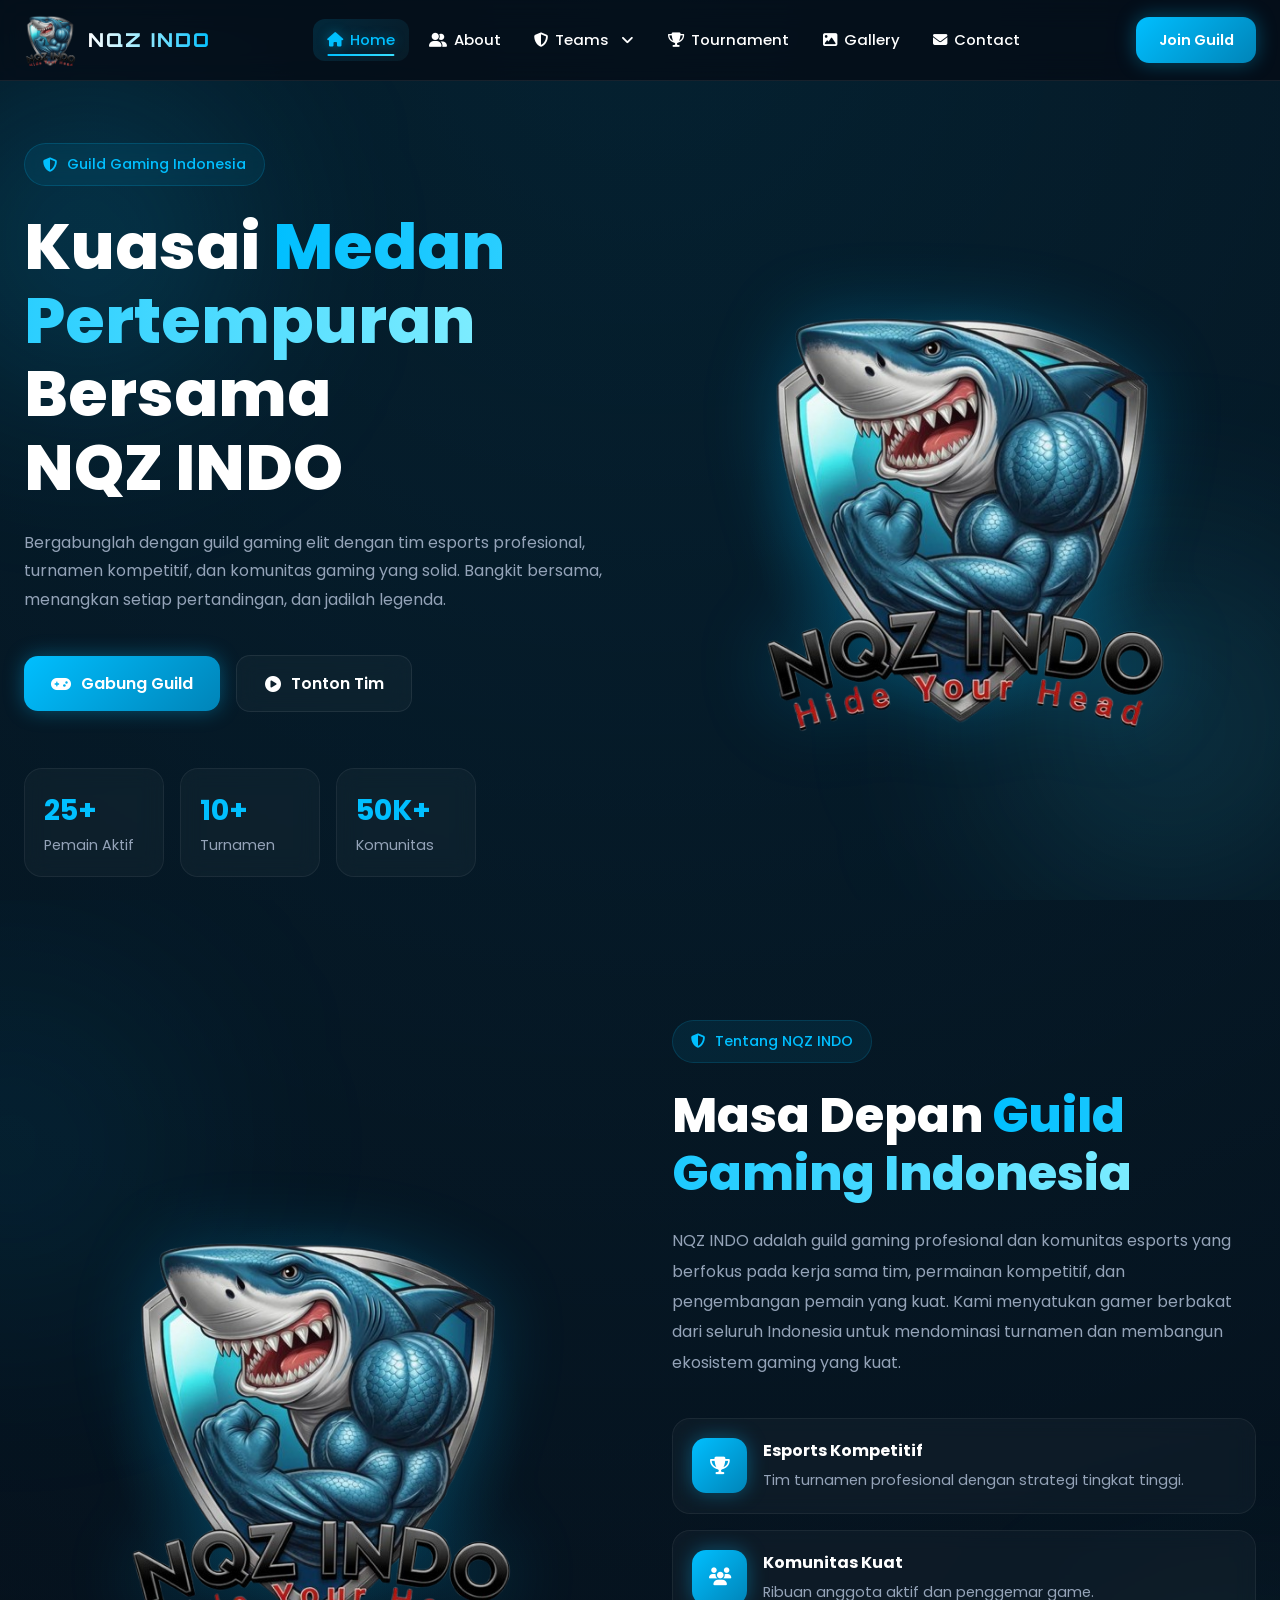
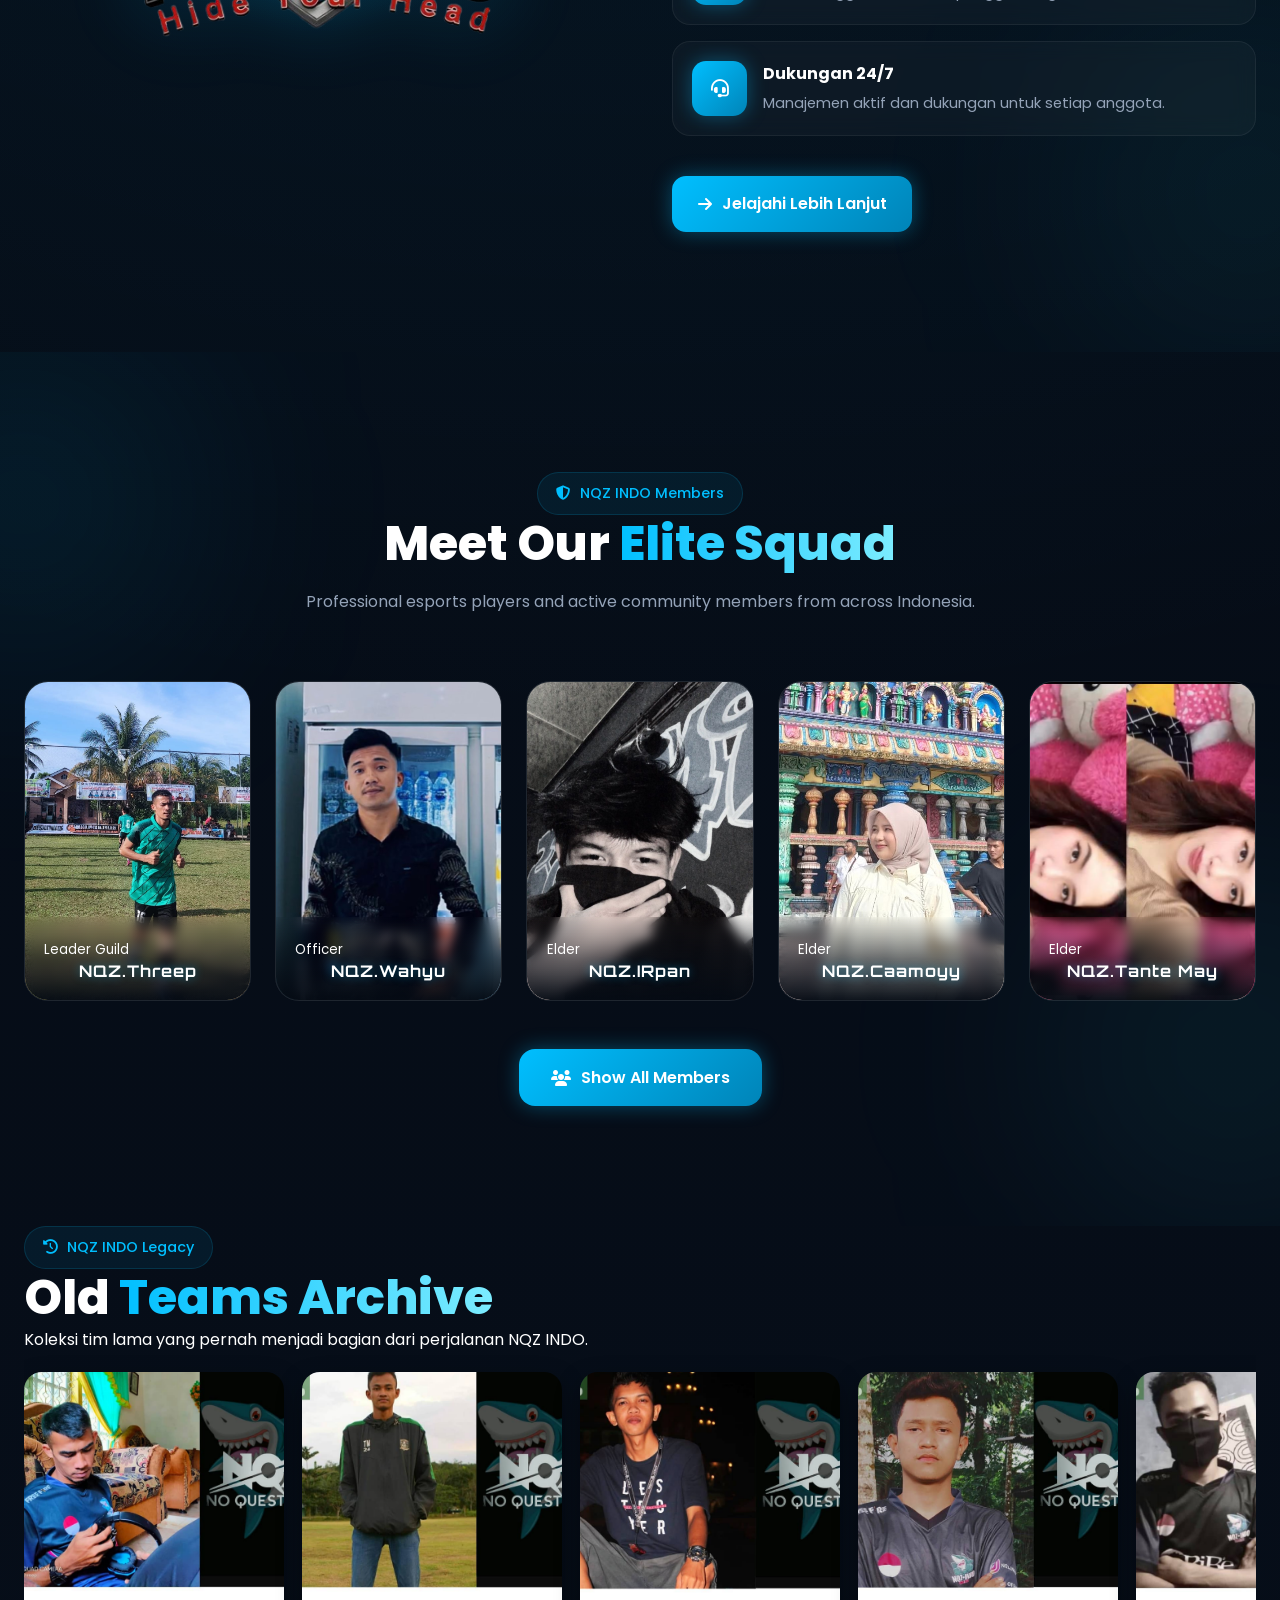
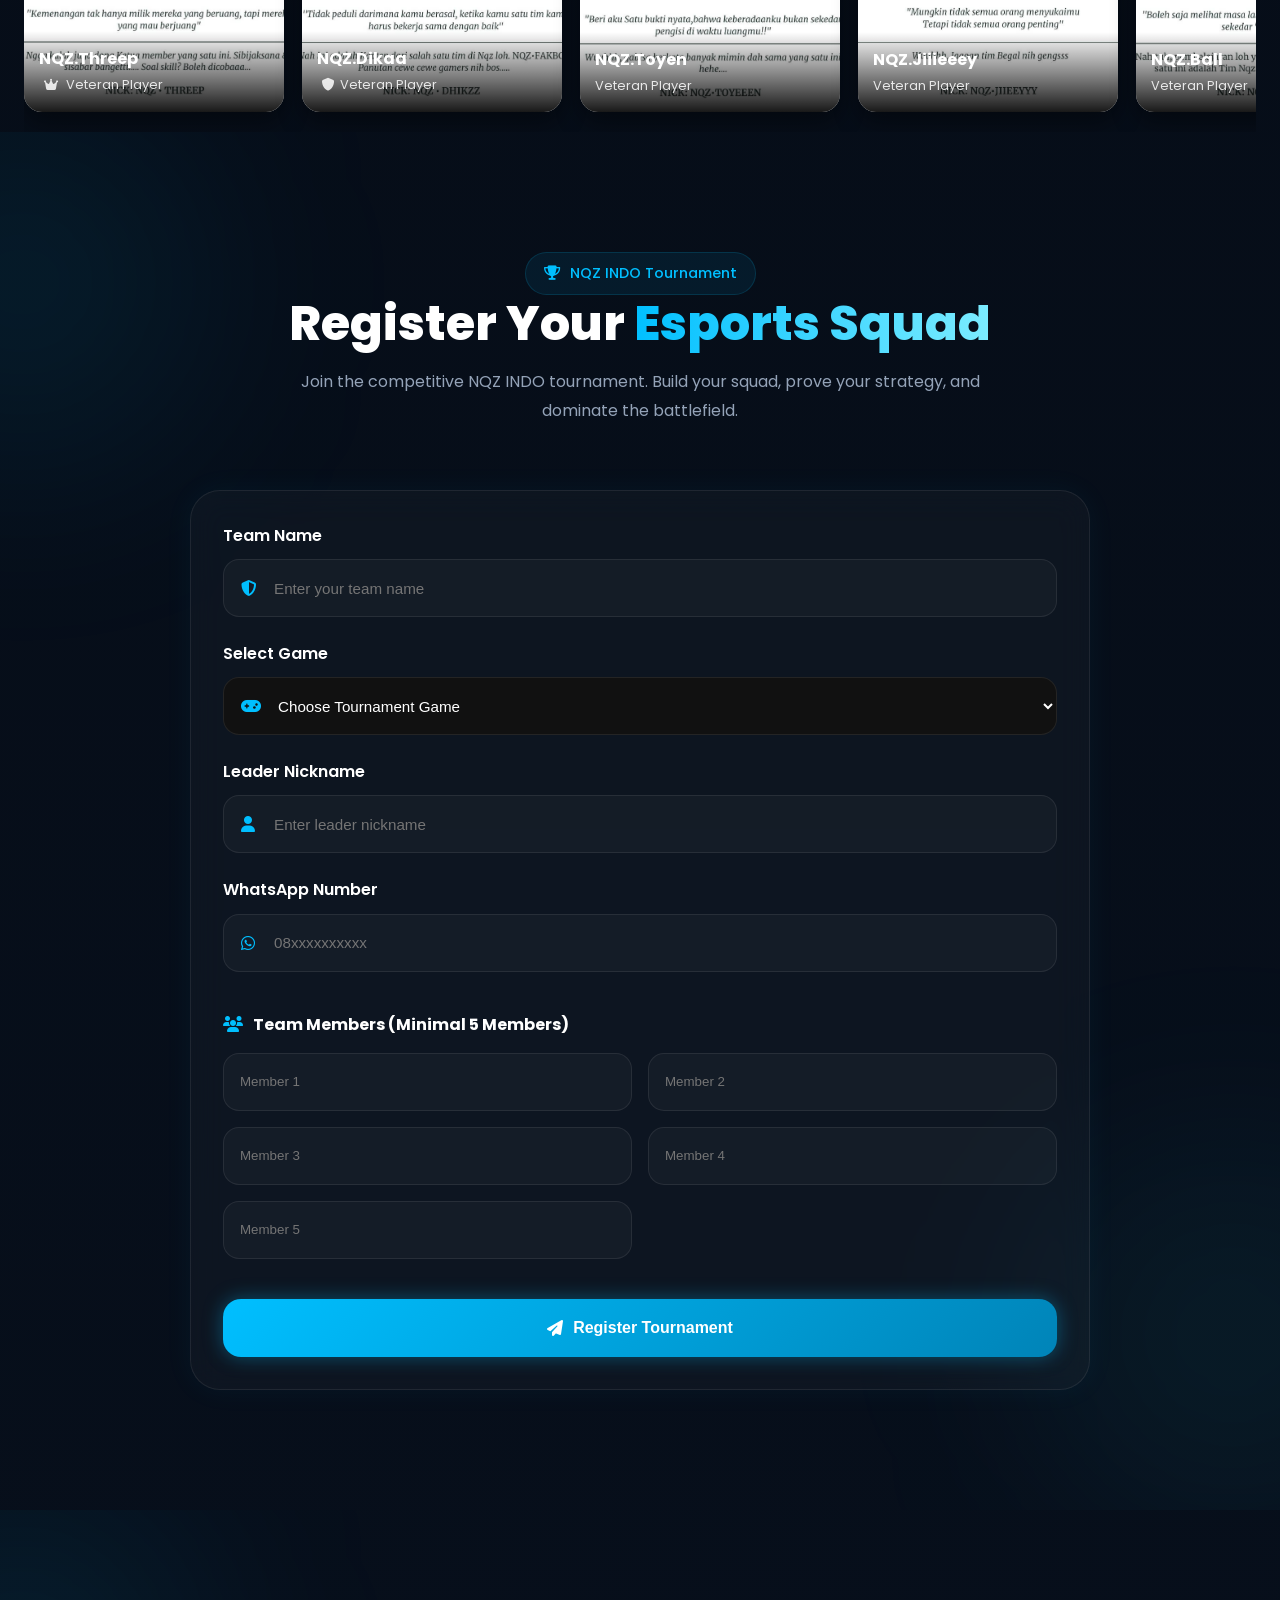
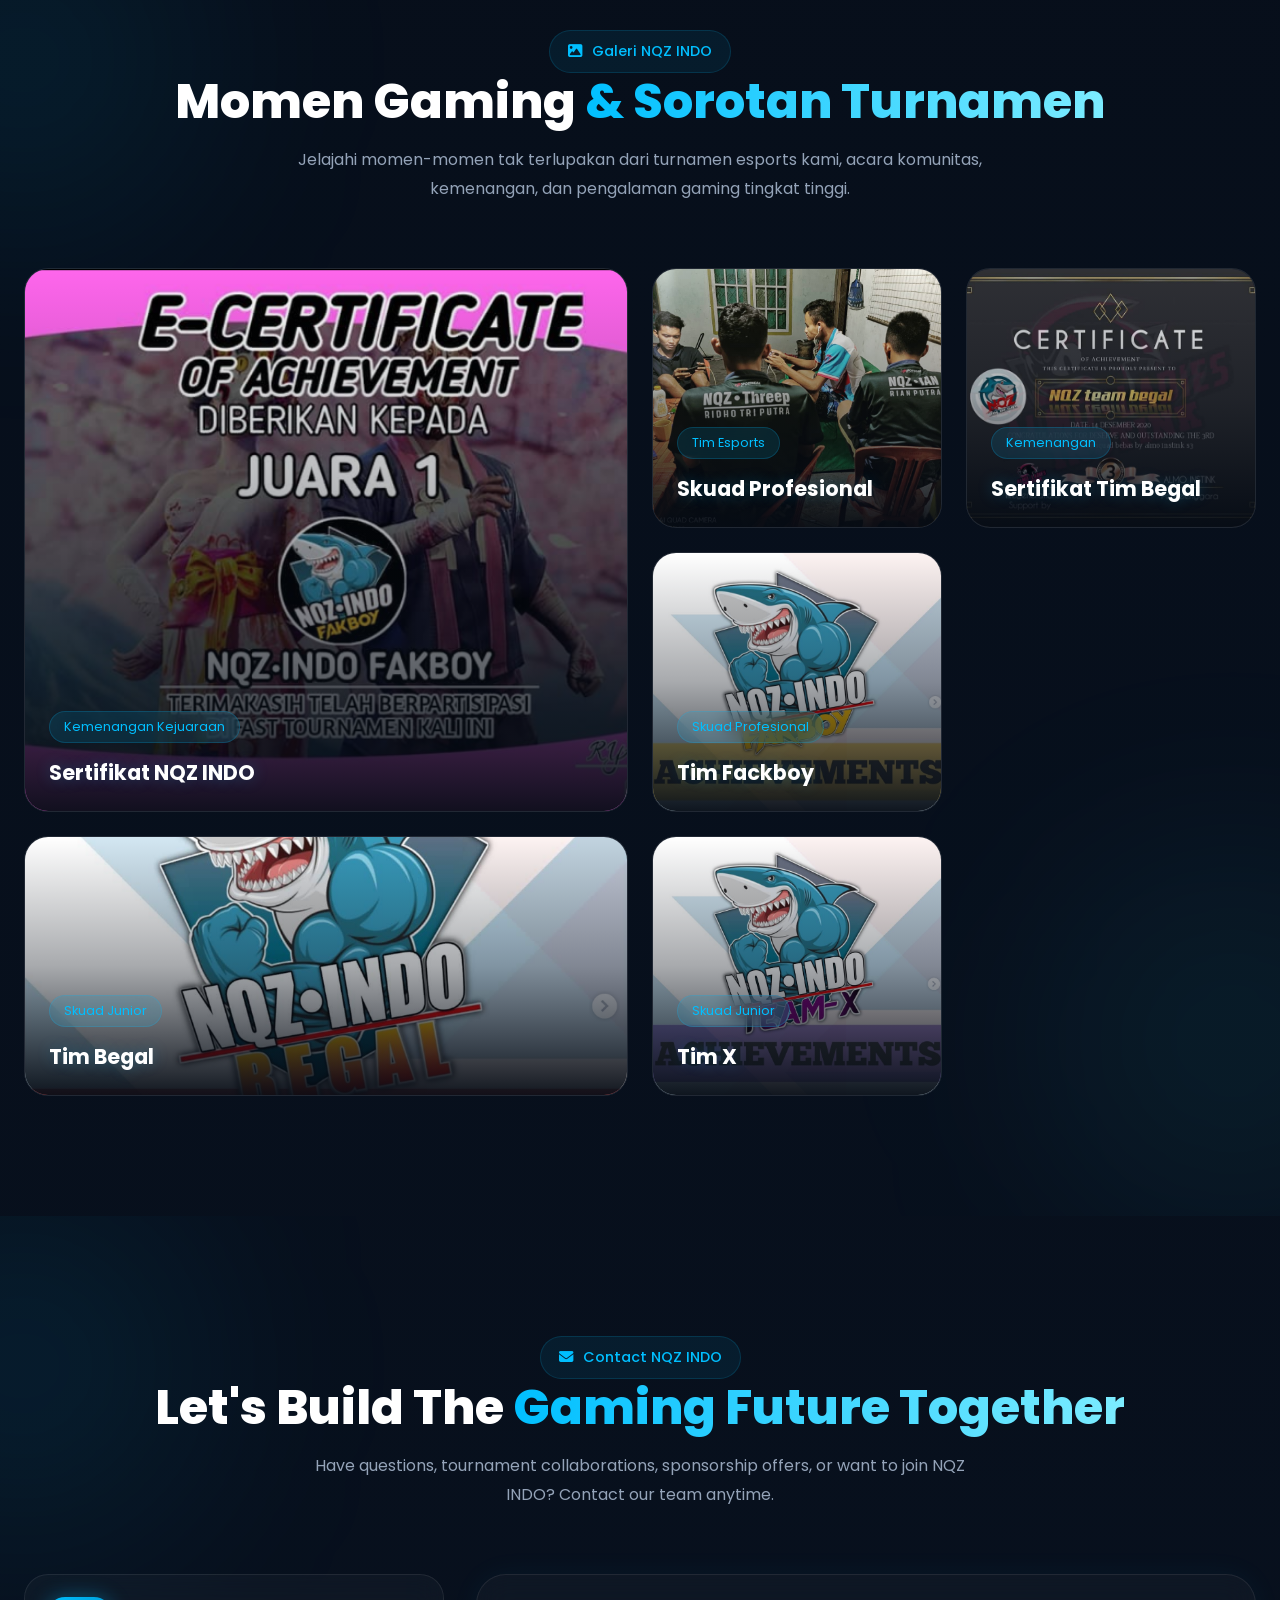
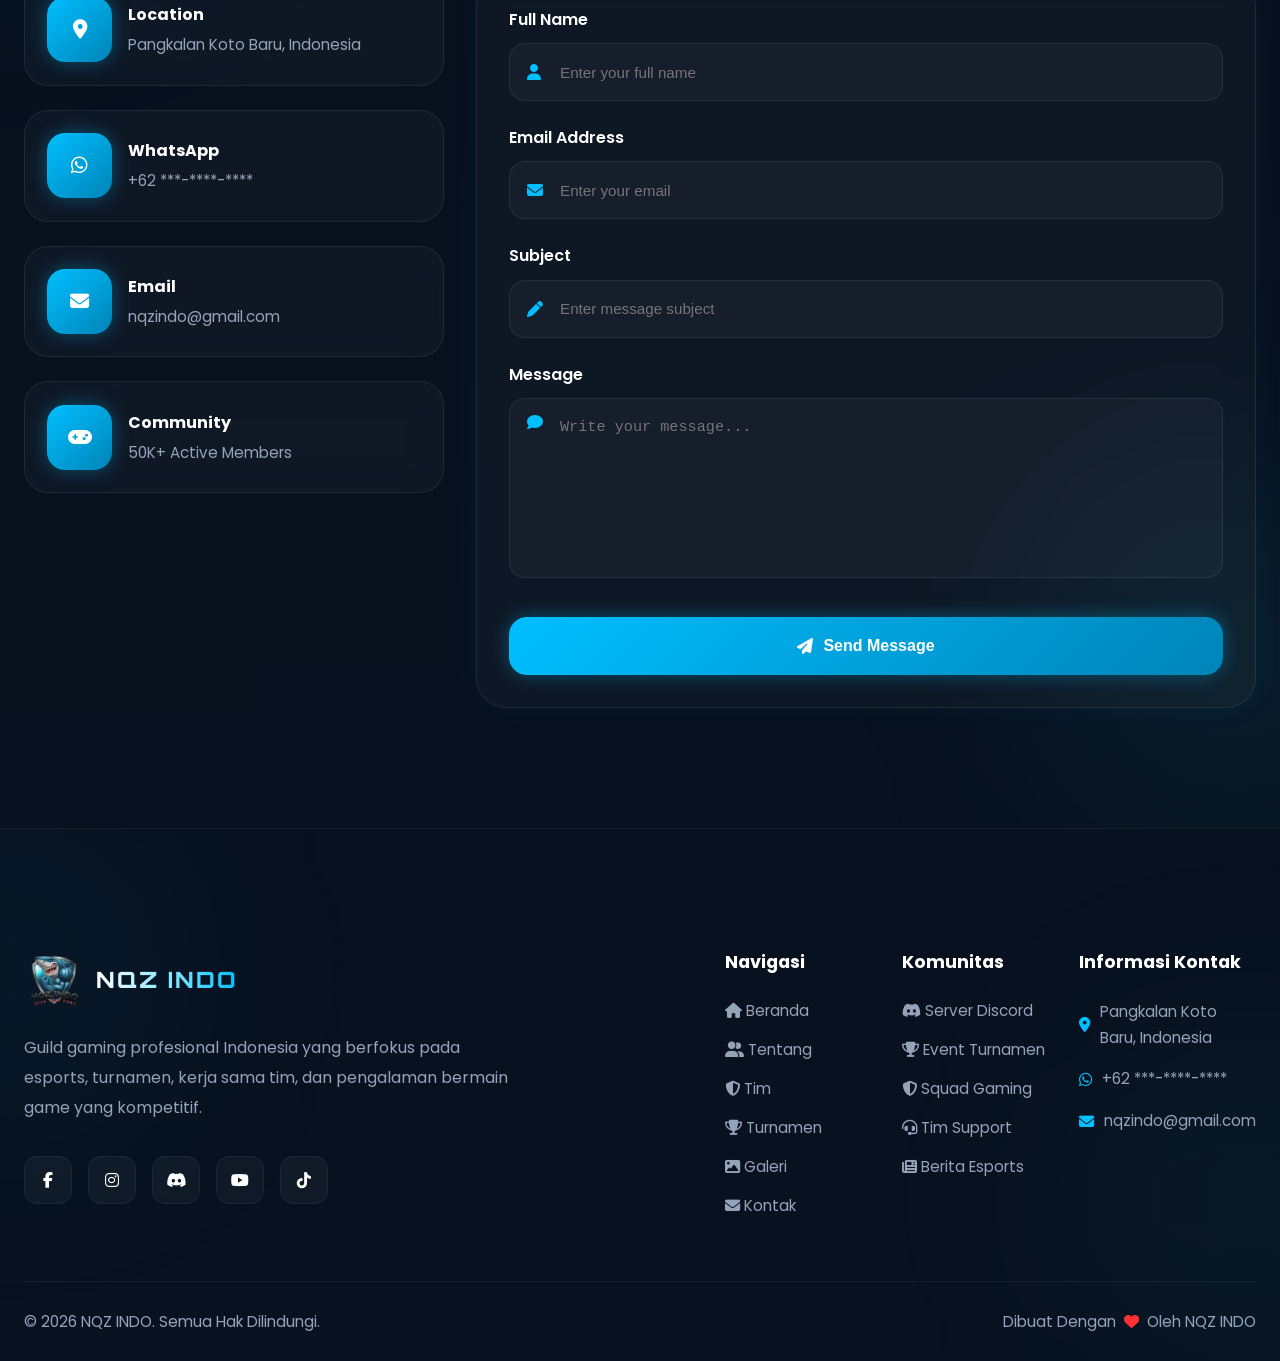
==== commit 1a8e06f9: "Update index.html" ====
--- a/index.html
+++ b/index.html
@@ -357,21 +357,21 @@
         <div class="home-content">
           <span class="home-badge">
             <i class="fa-solid fa-shield-halved"></i>
-            Indonesia Gaming Guild
+            Guild Gaming Indonesia
           </span>
 
           <h1 class="home-title">
-            Dominate The
-            <span>Battlefield</span>
-            With
+            Kuasai
+            <span>Medan Pertempuran</span>
+            Bersama
             <br />
             NQZ INDO
           </h1>
 
           <p class="home-description">
-            Join the elite gaming guild with professional esports teams,
-            competitive tournaments, and a strong gaming community. Rise
-            together, conquer every match, and become legends.
+            Bergabunglah dengan guild gaming elit dengan tim esports
+            profesional, turnamen kompetitif, dan komunitas gaming yang solid.
+            Bangkit bersama, menangkan setiap pertandingan, dan jadilah legenda.
           </p>
 
           <!-- BUTTONS -->
@@ -381,12 +381,12 @@
               class="home-btn primary-btn"
             >
               <i class="fa-solid fa-gamepad"></i>
-              Join Guild
+              Gabung Guild
             </a>
 
             <a href="#" class="home-btn secondary-btn">
               <i class="fa-solid fa-circle-play"></i>
-              Watch Team
+              Tonton Tim
             </a>
           </div>
 
@@ -394,17 +394,17 @@
           <div class="home-stats">
             <div class="stat-box">
               <h2>25+</h2>
-              <span>Active Players</span>
+              <span>Pemain Aktif</span>
             </div>
 
             <div class="stat-box">
               <h2>10+</h2>
-              <span>Tournaments</span>
+              <span>Turnamen</span>
             </div>
 
             <div class="stat-box">
               <h2>50K+</h2>
-              <span>Community</span>
+              <span>Komunitas</span>
             </div>
           </div>
         </div>
@@ -436,19 +436,20 @@
         <div class="about-content">
           <span class="section-subtitle">
             <i class="fa-solid fa-shield-halved"></i>
-            About NQZ INDO
+            Tentang NQZ INDO
           </span>
 
           <h2 class="section-title">
-            The Future Of
-            <span>Indonesia Gaming Guild</span>
+            Masa Depan
+            <span>Guild Gaming Indonesia</span>
           </h2>
 
           <p class="about-description">
-            NQZ INDO is a professional gaming guild and esports community
-            focused on teamwork, competitive gameplay, and strong player
-            development. We unite talented gamers from across Indonesia to
-            dominate tournaments and build a powerful gaming ecosystem.
+            NQZ INDO adalah guild gaming profesional dan komunitas esports yang
+            berfokus pada kerja sama tim, permainan kompetitif, dan pengembangan
+            pemain yang kuat. Kami menyatukan gamer berbakat dari seluruh
+            Indonesia untuk mendominasi turnamen dan membangun ekosistem gaming
+            yang kuat.
           </p>
 
           <!-- FEATURES -->
@@ -459,8 +460,8 @@
               </div>
 
               <div>
-                <h4>Competitive Esports</h4>
-                <p>Professional tournament teams with high-level strategy.</p>
+                <h4>Esports Kompetitif</h4>
+                <p>Tim turnamen profesional dengan strategi tingkat tinggi.</p>
               </div>
             </div>
 
@@ -470,8 +471,8 @@
               </div>
 
               <div>
-                <h4>Strong Community</h4>
-                <p>Thousands of active members and gaming enthusiasts.</p>
+                <h4>Komunitas Kuat</h4>
+                <p>Ribuan anggota aktif dan penggemar game.</p>
               </div>
             </div>
 
@@ -481,8 +482,8 @@
               </div>
 
               <div>
-                <h4>24/7 Support</h4>
-                <p>Active management and support for every member.</p>
+                <h4>Dukungan 24/7</h4>
+                <p>Manajemen aktif dan dukungan untuk setiap anggota.</p>
               </div>
             </div>
           </div>
@@ -490,7 +491,7 @@
           <!-- BUTTON -->
           <a href="#" class="about-btn">
             <i class="fa-solid fa-arrow-right"></i>
-            Explore More
+            Jelajahi Lebih Lanjut
           </a>
         </div>
       </div>
@@ -672,7 +673,7 @@
             <img src="membersold/NQZ.TreepOLD.png" />
             <div class="oldteam-overlay">
               <h3>NQZ.Threep</h3>
-              <span><i class="fa-solid fa-crown"></i> Veteran Player</span>
+              <span> <i class="fa-solid fa-crown" style="margin: 5px;"></i> Veteran Player</span>
             </div>
           </div>
 
@@ -681,7 +682,7 @@
             <img src="membersold/NQZ.DikaaOLD.png" />
             <div class="oldteam-overlay">
               <h3>NQZ.Dikaa</h3>
-              <span><i class="fa-solid fa-shield"></i>Veteran Player </span>
+              <span> <i class="fa-solid fa-shield" style="margin: 5px;"></i>Veteran Player </span>
             </div>
           </div>
 
@@ -1031,17 +1032,17 @@
         <div class="gallery-header">
           <span class="section-subtitle">
             <i class="fa-solid fa-image"></i>
-            NQZ INDO Gallery
+            Galeri NQZ INDO
           </span>
 
           <h2 class="section-title">
-            Gaming Moments
-            <span>& Tournament Highlights</span>
+            Momen Gaming
+            <span>& Sorotan Turnamen</span>
           </h2>
 
           <p class="gallery-description">
-            Explore unforgettable moments from our esports tournaments,
-            community events, victories, and elite gaming experiences.
+            Jelajahi momen-momen tak terlupakan dari turnamen esports kami,
+            acara komunitas, kemenangan, dan pengalaman gaming tingkat tinggi.
           </p>
         </div>
 
@@ -1052,9 +1053,9 @@
             <img src="images/certivicate.png" alt="Gallery" />
 
             <div class="gallery-overlay">
-              <span>Championship Victory</span>
-
-              <h3>NQZ INDO Certificate</h3>
+              <span>Kemenangan Kejuaraan</span>
+
+              <h3>Sertifikat NQZ INDO</h3>
             </div>
           </div>
 
@@ -1063,9 +1064,9 @@
             <img src="images/nqzsquad.png" alt="Gallery" />
 
             <div class="gallery-overlay">
-              <span>Esports Team</span>
-
-              <h3>Professional Squad</h3>
+              <span>Tim Esports</span>
+
+              <h3>Skuad Profesional</h3>
             </div>
           </div>
 
@@ -1074,9 +1075,9 @@
             <img src="images/certivicateNQZBegal.png" alt="Gallery" />
 
             <div class="gallery-overlay">
-              <span>Victory</span>
-
-              <h3>Certivicate TEAM Begal</h3>
+              <span>Kemenangan</span>
+
+              <h3>Sertifikat Tim Begal</h3>
             </div>
           </div>
 
@@ -1085,9 +1086,9 @@
             <img src="images/TeamFackBoy.png" alt="Gallery" />
 
             <div class="gallery-overlay">
-              <span>Profesional Squad</span>
-
-              <h3>Team Fackboy</h3>
+              <span>Skuad Profesional</span>
+
+              <h3>Tim Fackboy</h3>
             </div>
           </div>
 
@@ -1096,9 +1097,9 @@
             <img src="images/TeamBegal.png" alt="Gallery" />
 
             <div class="gallery-overlay">
-              <span>Junior Squad</span>
-
-              <h3>Team Begal</h3>
+              <span>Skuad Junior</span>
+
+              <h3>Tim Begal</h3>
             </div>
           </div>
 
@@ -1107,8 +1108,8 @@
             <img src="images/TeamX.png" alt="Gallery" />
 
             <div class="gallery-overlay">
-              <span>Junior Squad</span>
-              <h3>Team X</h3>
+              <span>Skuad Junior</span>
+              <h3>Tim X</h3>
             </div>
           </div>
         </div>
@@ -1275,14 +1276,15 @@
           <!-- BRAND -->
           <div class="footer-brand">
             <a href="#home" class="footer-logo">
-              <img src="images/NQZINDOLogoRemovebg.png" alt="NQZ INDO Logo" />
+              <img src="images/NQZINDOLogoRemovebg.png" alt="Logo NQZ INDO" />
 
               <span>NQZ INDO</span>
             </a>
 
             <p>
-              Professional Indonesia gaming guild focused on esports,
-              tournaments, teamwork, and competitive gaming experiences.
+              Guild gaming profesional Indonesia yang berfokus pada esports,
+              turnamen, kerja sama tim, dan pengalaman bermain game yang
+              kompetitif.
             </p>
 
             <!-- SOCIAL -->
@@ -1313,72 +1315,72 @@
           <div class="footer-links">
             <!-- MENU -->
             <div class="footer-column">
-              <h3>Navigation</h3>
+              <h3>Navigasi</h3>
 
               <a href="#home">
                 <i class="fa-solid fa-house"></i>
-                Home
+                Beranda
               </a>
 
               <a href="#about">
                 <i class="fa-solid fa-user-group"></i>
-                About
+                Tentang
               </a>
 
               <a href="#teams">
                 <i class="fa-solid fa-shield-halved"></i>
-                Teams
+                Tim
               </a>
 
               <a href="#tournament">
                 <i class="fa-solid fa-trophy"></i>
-                Tournament
+                Turnamen
               </a>
 
               <a href="#gallery">
                 <i class="fa-solid fa-image"></i>
-                Gallery
+                Galeri
               </a>
 
               <a href="#contact">
                 <i class="fa-solid fa-envelope"></i>
-                Contact
+                Kontak
               </a>
             </div>
 
             <!-- COMMUNITY -->
             <div class="footer-column">
-              <h3>Community</h3>
+              <h3>Komunitas</h3>
 
               <a href="#">
                 <i class="fa-brands fa-discord"></i>
-                Discord Server
+                Server Discord
               </a>
 
               <a href="#">
                 <i class="fa-solid fa-trophy"></i>
-                Tournament Event
+                Event Turnamen
               </a>
 
               <a href="#">
                 <i class="fa-solid fa-shield-halved"></i>
-                Gaming Squad
+                Squad Gaming
               </a>
 
               <a href="#">
                 <i class="fa-solid fa-headset"></i>
-                Support Team
+                Tim Support
               </a>
 
               <a href="#">
                 <i class="fa-solid fa-newspaper"></i>
-                Esports News
+                Berita Esports
               </a>
             </div>
 
             <!-- CONTACT -->
             <div class="footer-column">
-              <h3>Contact Info</h3>
+              <h3>Informasi Kontak</h3>
 
               <span>
                 <i class="fa-solid fa-location-dot"></i>
@@ -1400,12 +1402,12 @@
 
         <!-- BOTTOM -->
         <div class="footer-bottom">
-          <p>© 2026 NQZ INDO. All Rights Reserved.</p>
+          <p>© 2026 NQZ INDO. Semua Hak Dilindungi.</p>
 
           <span>
-            Built With
+            Dibuat Dengan
             <i class="fa-solid fa-heart"></i>
-            By NQZ INDO
+            Oleh NQZ INDO
           </span>
         </div>
       </div>
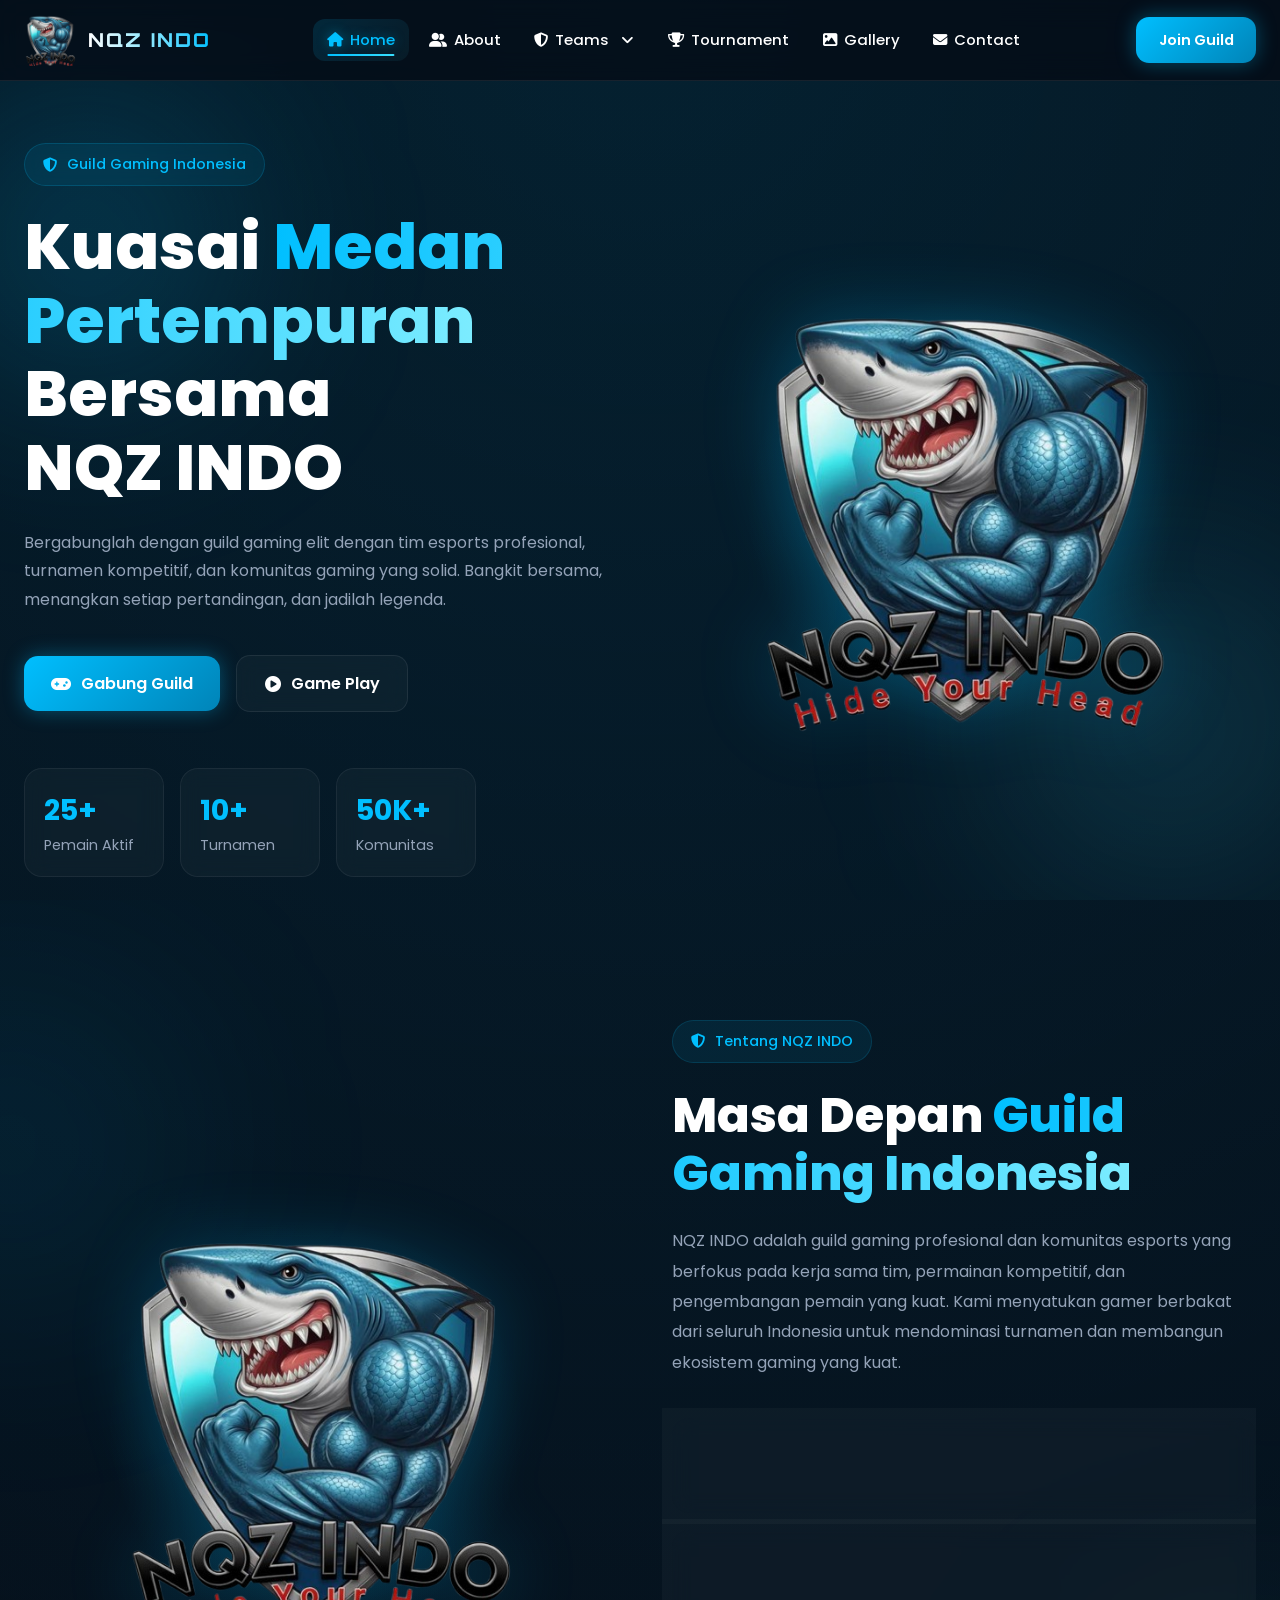
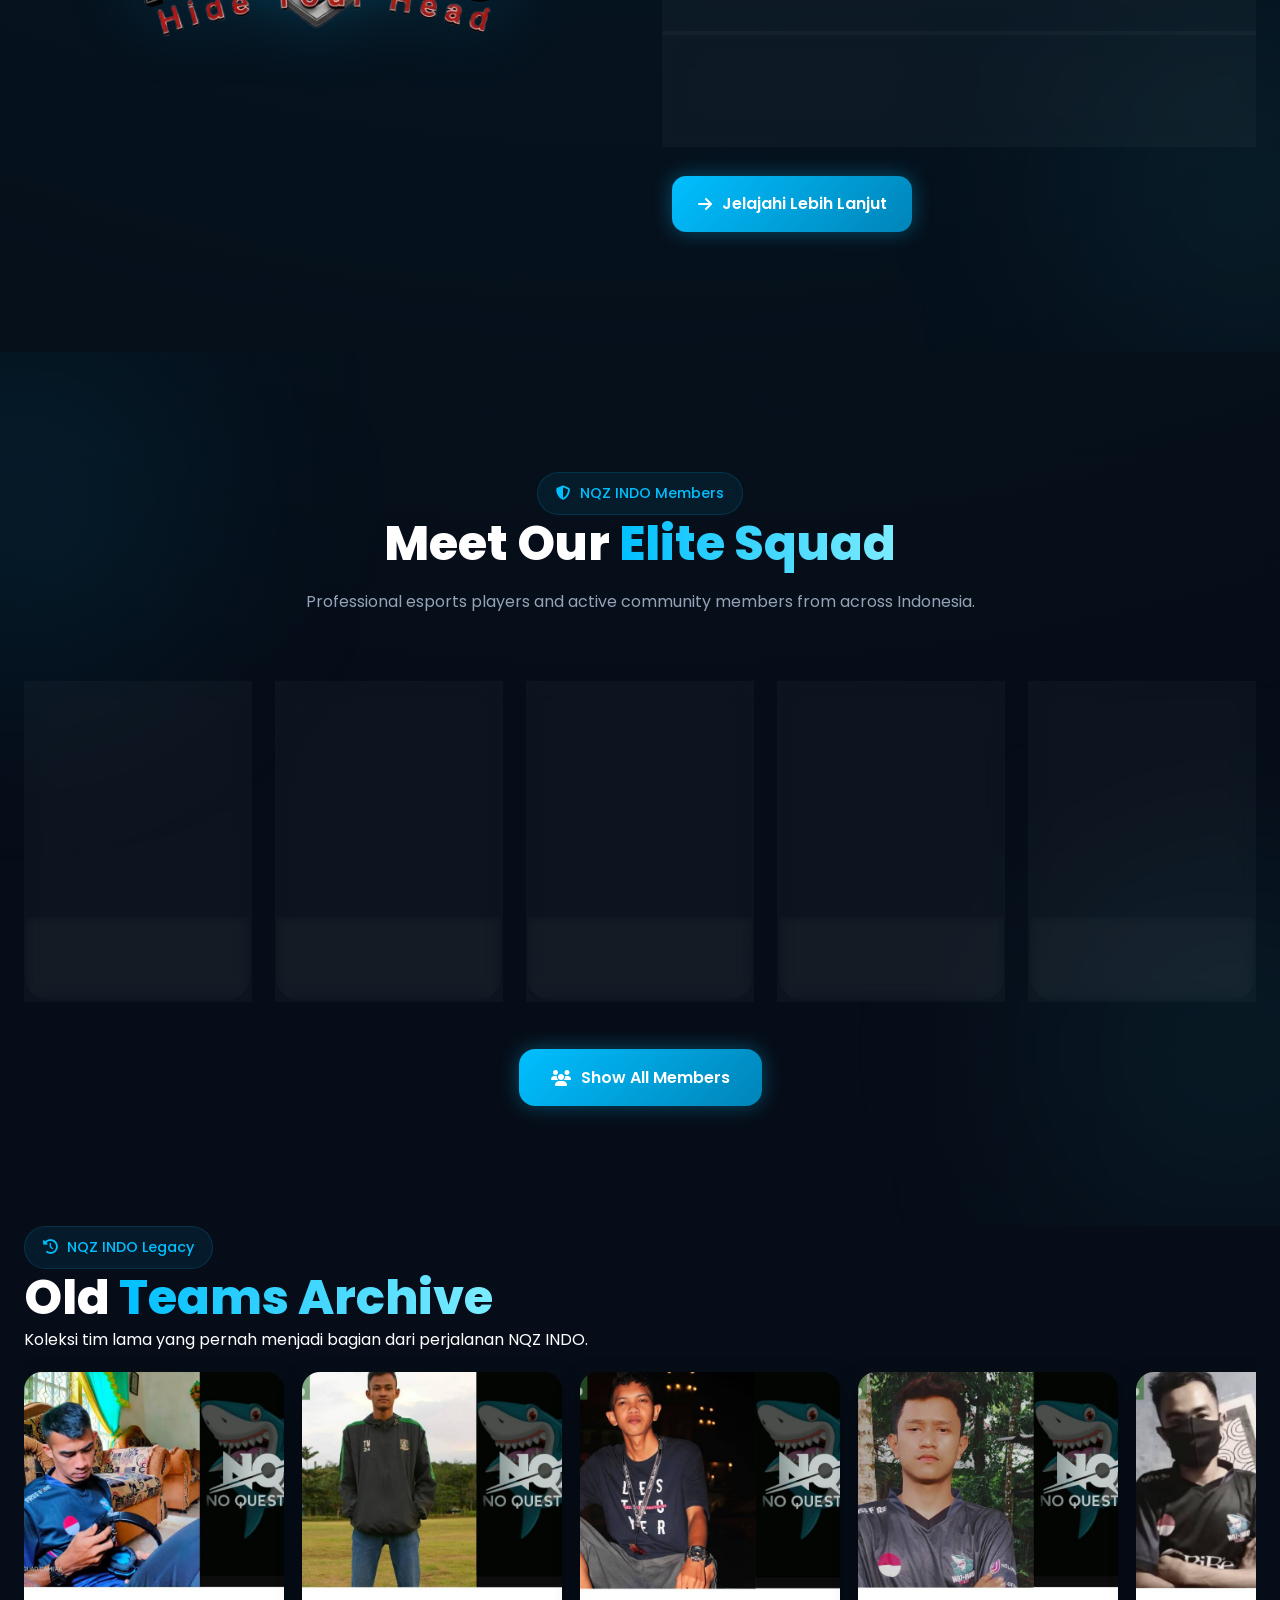
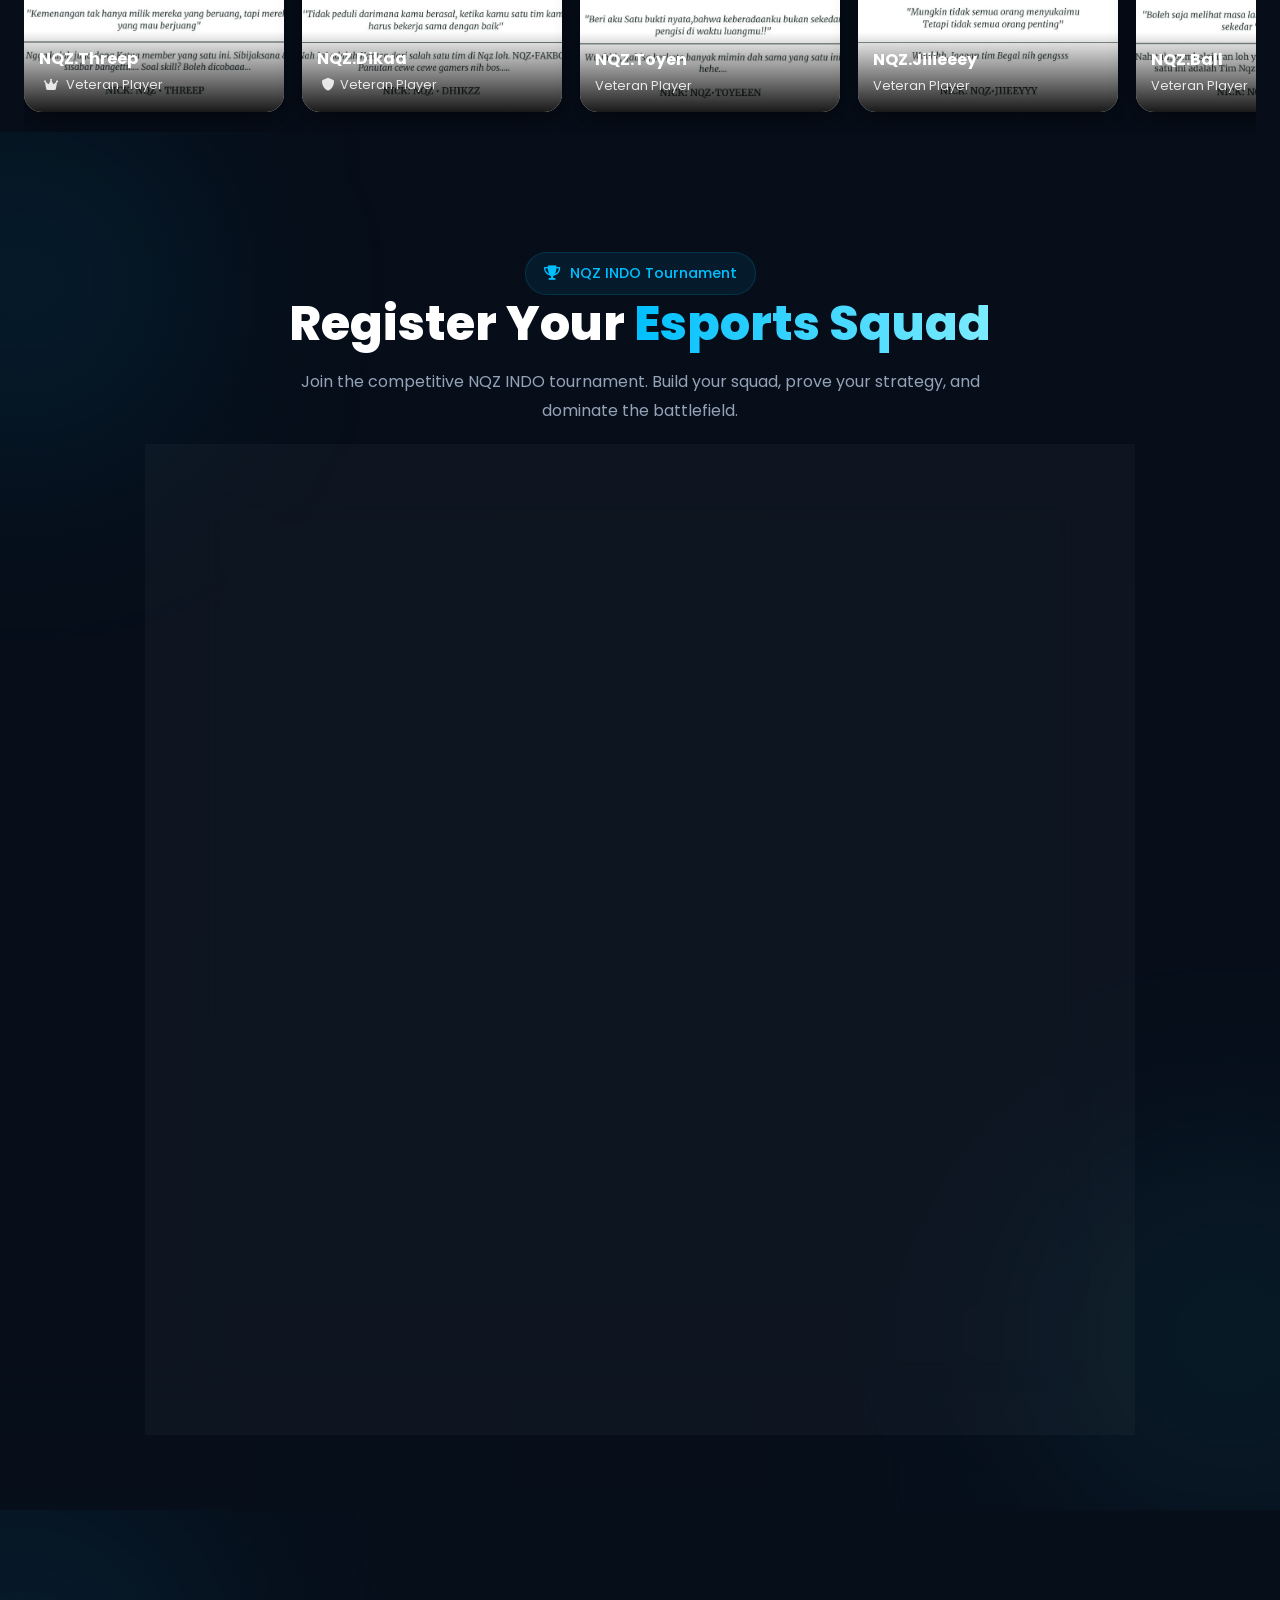
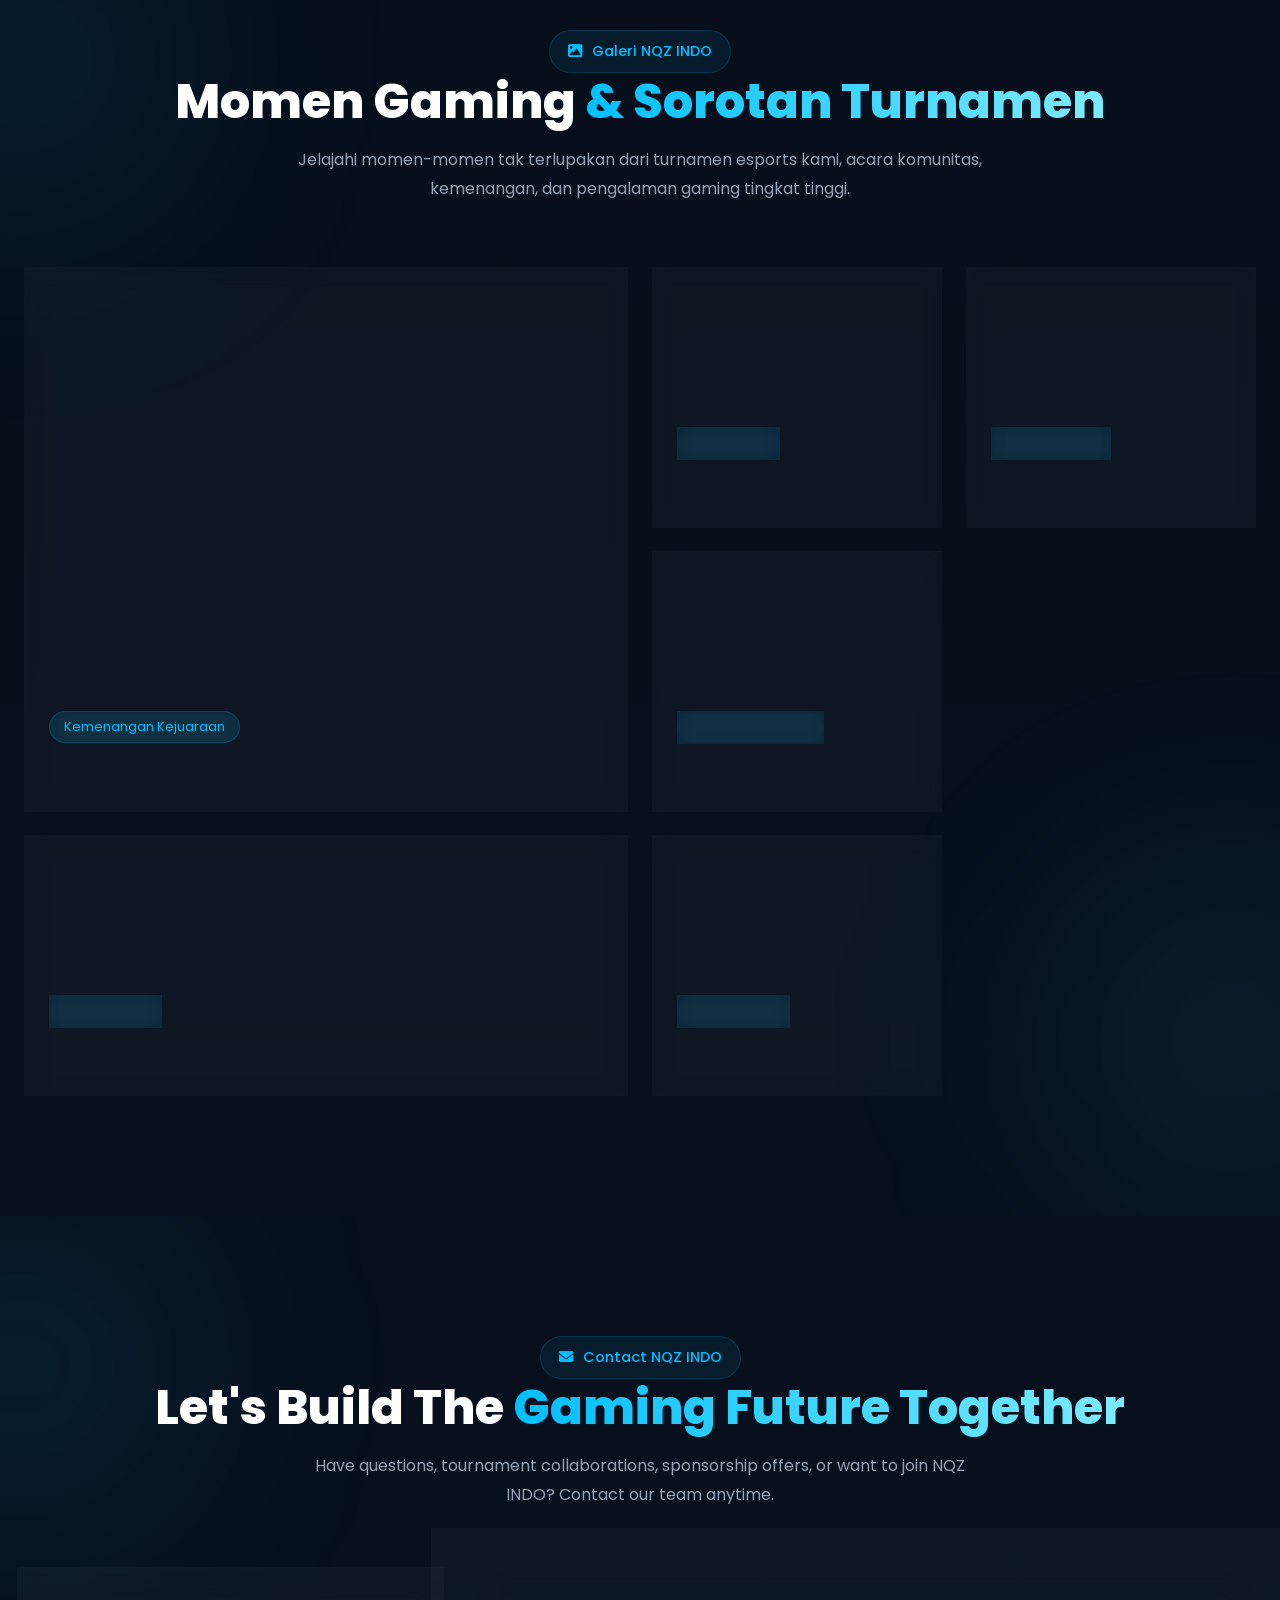
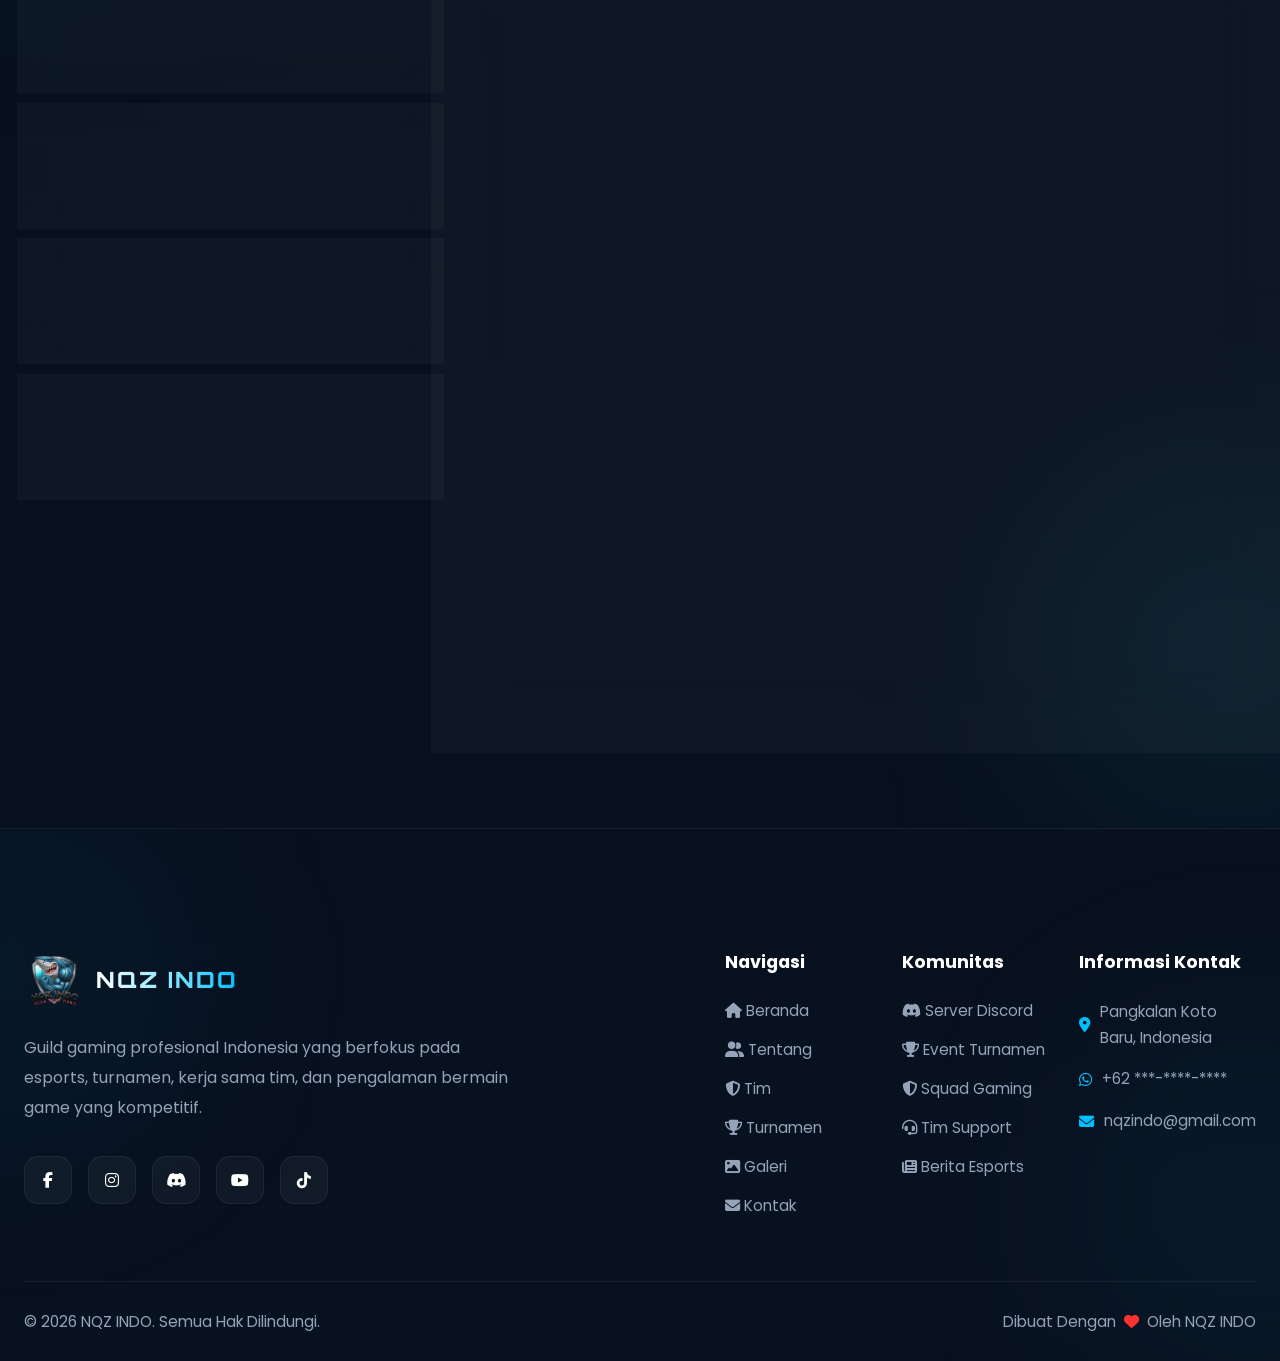
==== commit d3e13c56: "Update index.html" ====
--- a/index.html
+++ b/index.html
@@ -384,9 +384,9 @@
               Gabung Guild
             </a>
 
-            <a href="#" class="home-btn secondary-btn">
+            <a href="gameplay/index.html" class="home-btn secondary-btn">
               <i class="fa-solid fa-circle-play"></i>
-              Tonton Tim
+              Game Play
             </a>
           </div>
 
@@ -673,7 +673,10 @@
             <img src="membersold/NQZ.TreepOLD.png" />
             <div class="oldteam-overlay">
               <h3>NQZ.Threep</h3>
-              <span> <i class="fa-solid fa-crown" style="margin: 5px;"></i> Veteran Player</span>
+              <span>
+                <i class="fa-solid fa-crown" style="margin: 5px"></i> Veteran
+                Player</span
+              >
             </div>
           </div>
 
@@ -682,7 +685,10 @@
             <img src="membersold/NQZ.DikaaOLD.png" />
             <div class="oldteam-overlay">
               <h3>NQZ.Dikaa</h3>
-              <span> <i class="fa-solid fa-shield" style="margin: 5px;"></i>Veteran Player </span>
+              <span>
+                <i class="fa-solid fa-shield" style="margin: 5px"></i>Veteran
+                Player
+              </span>
             </div>
           </div>
 
